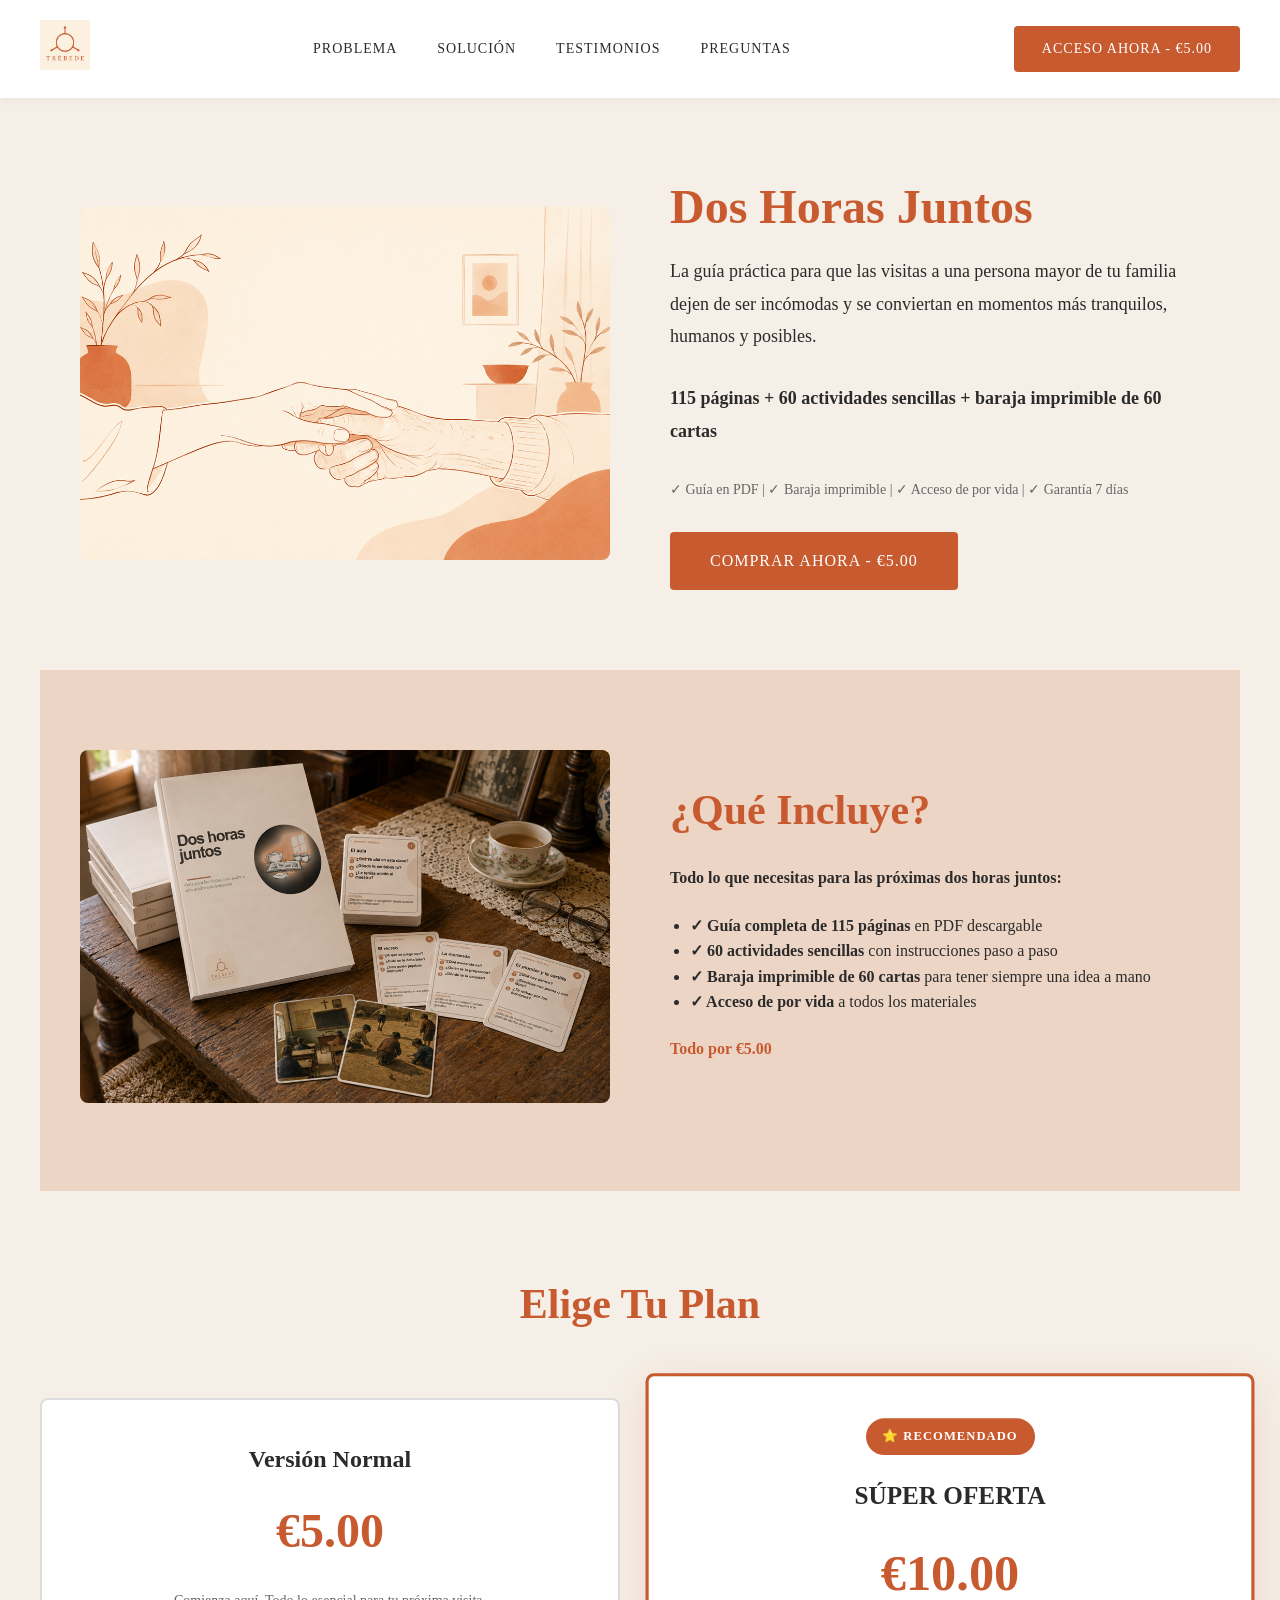
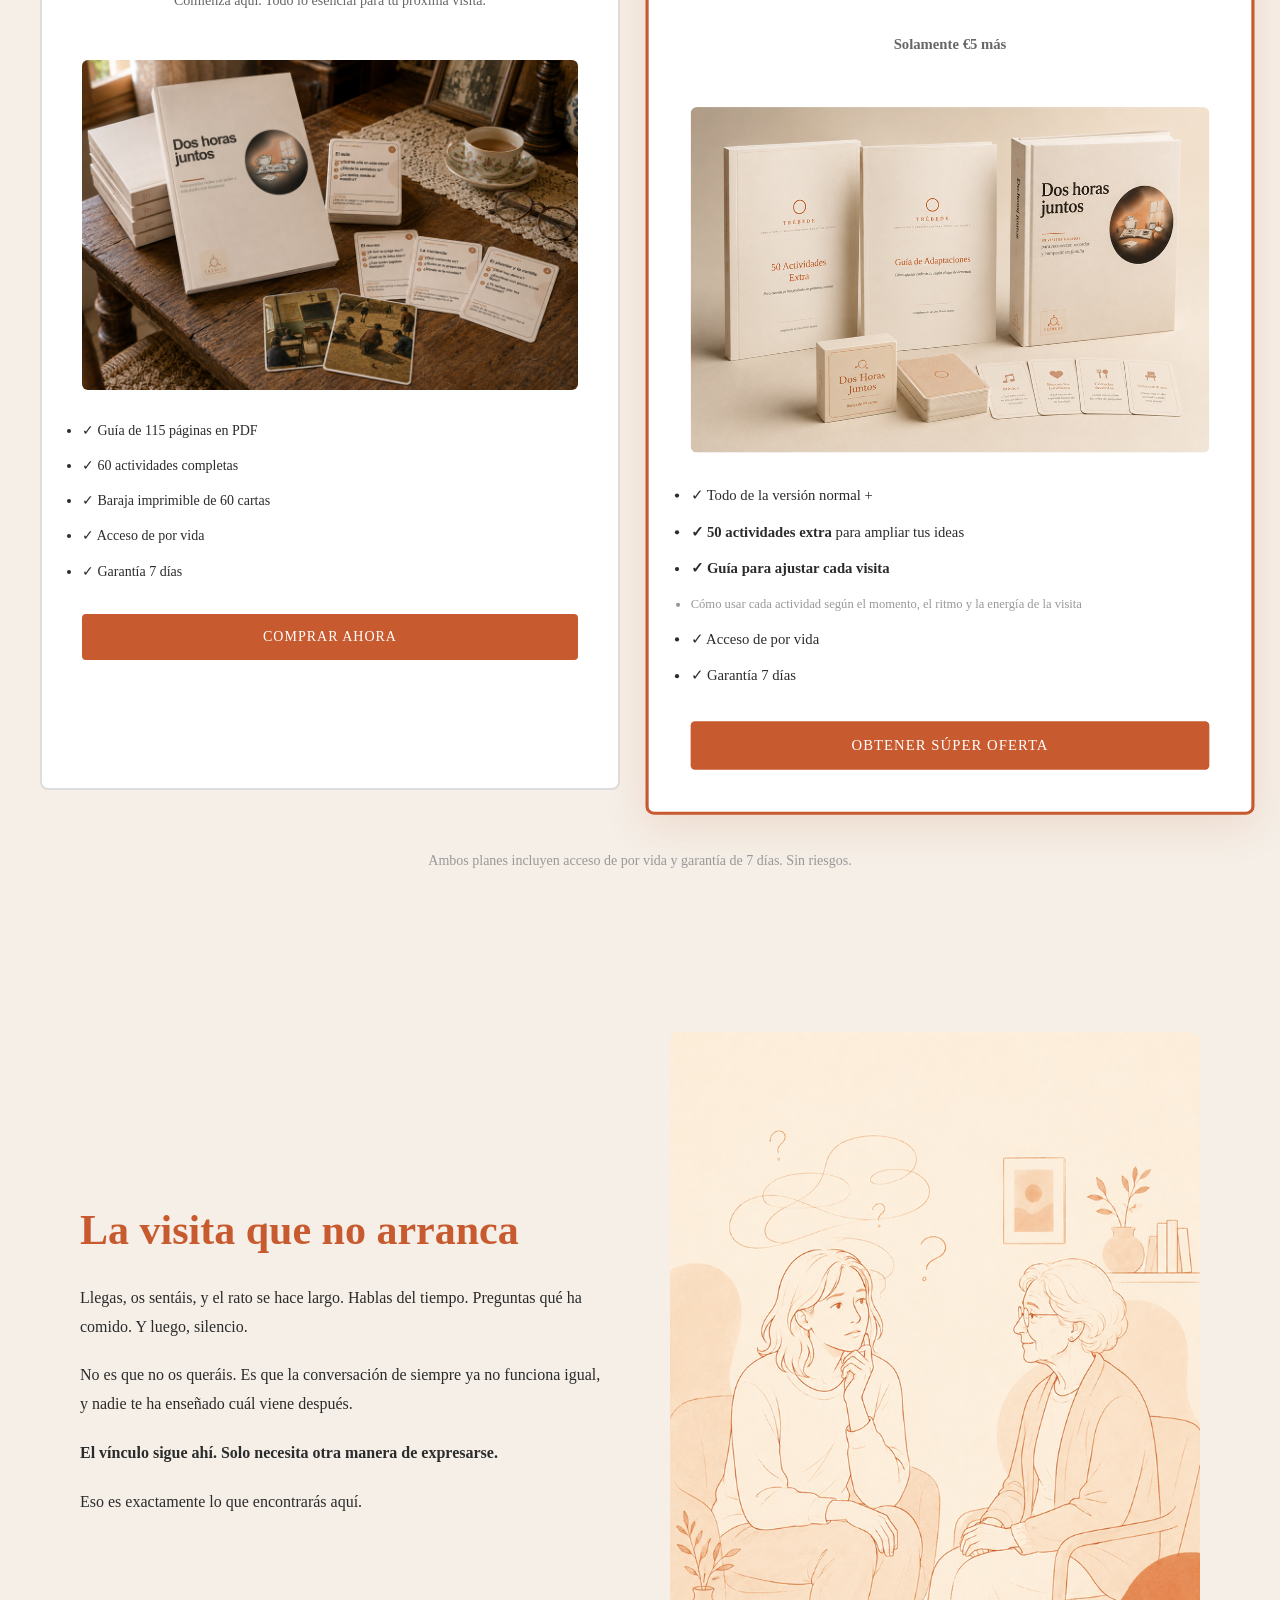
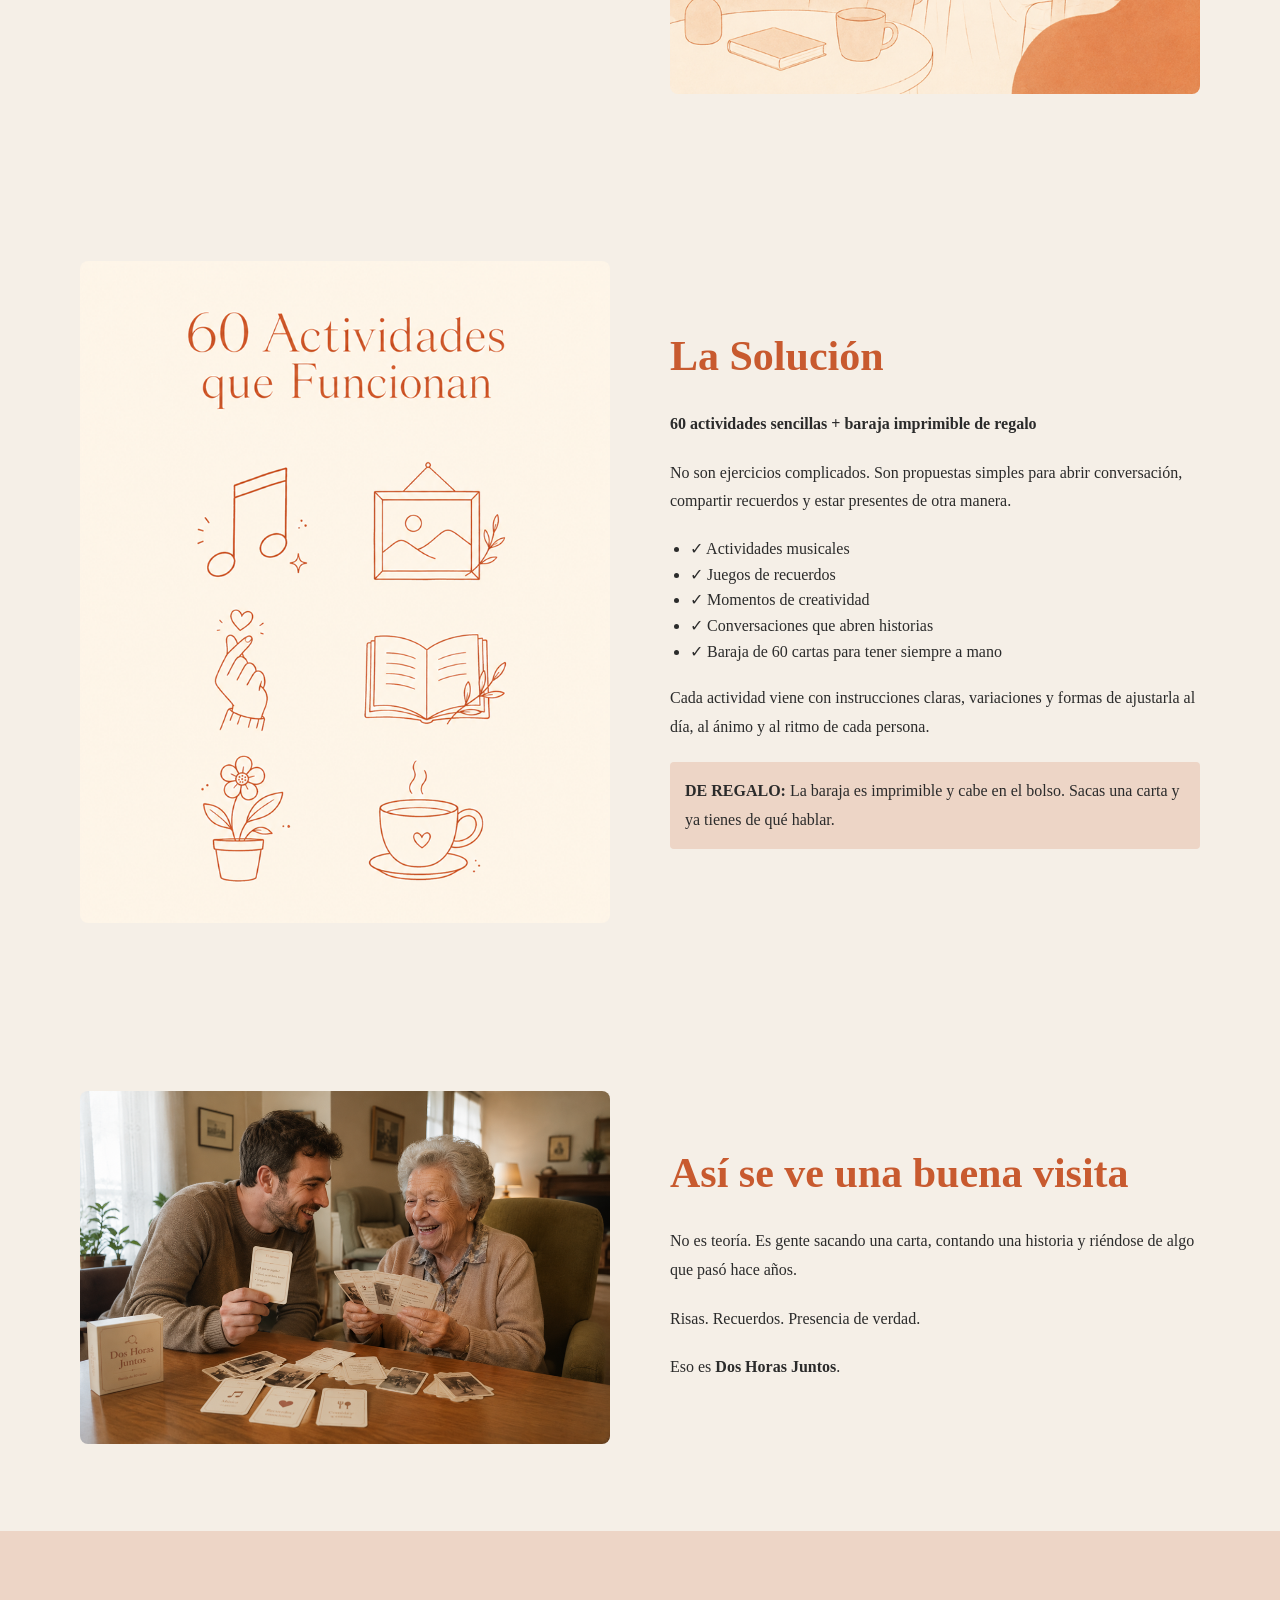
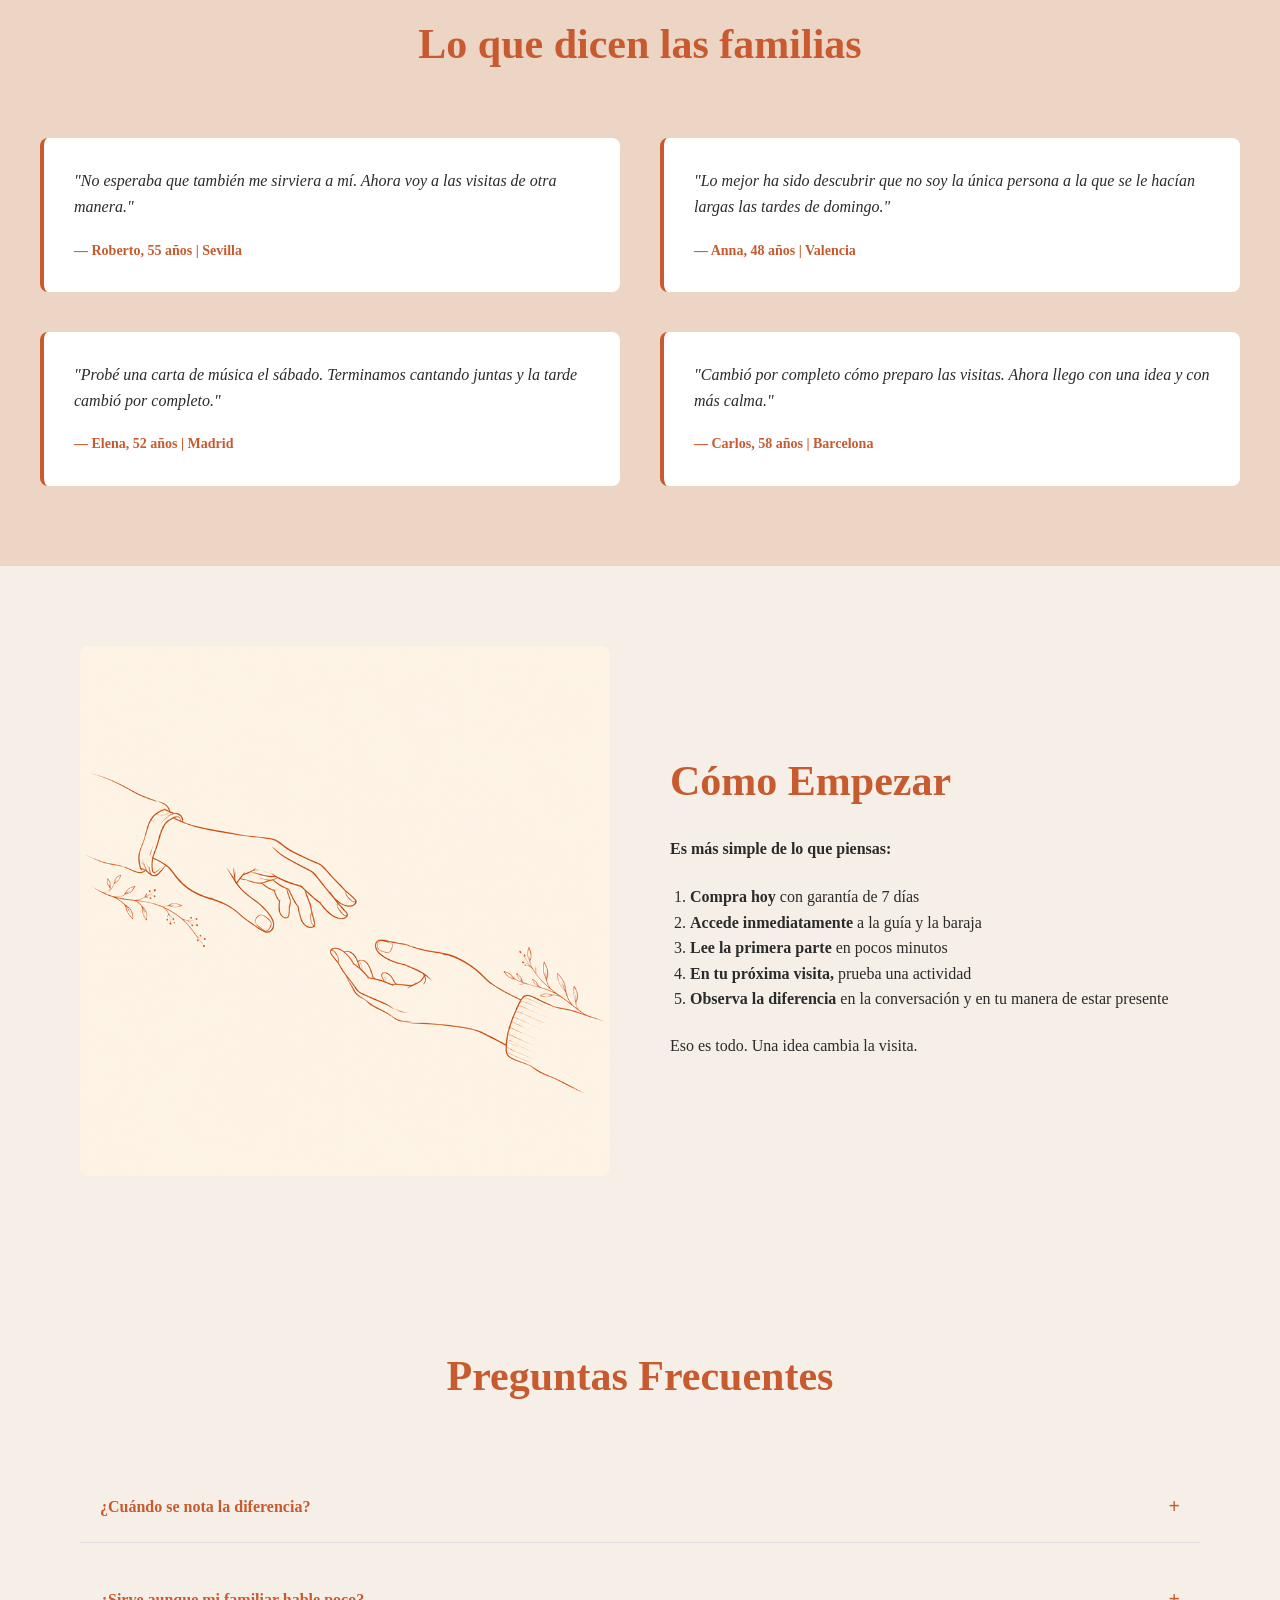
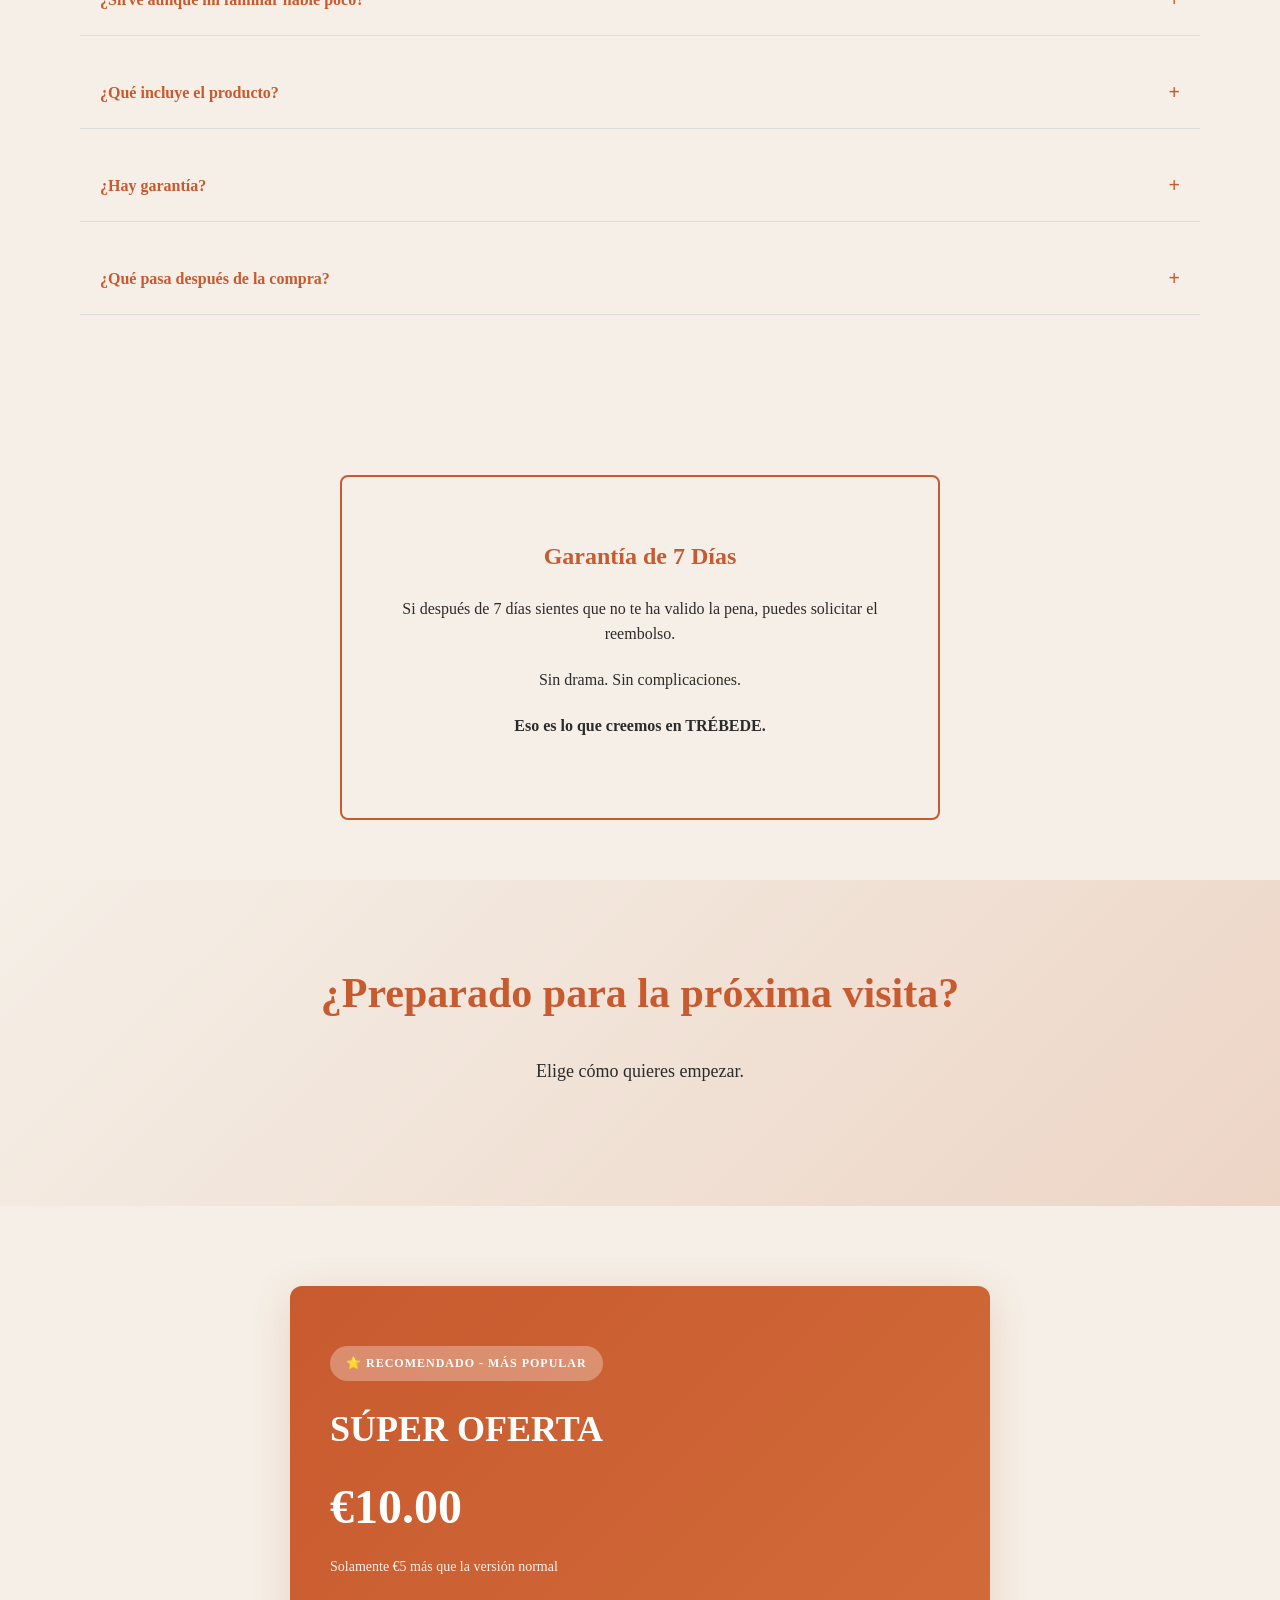
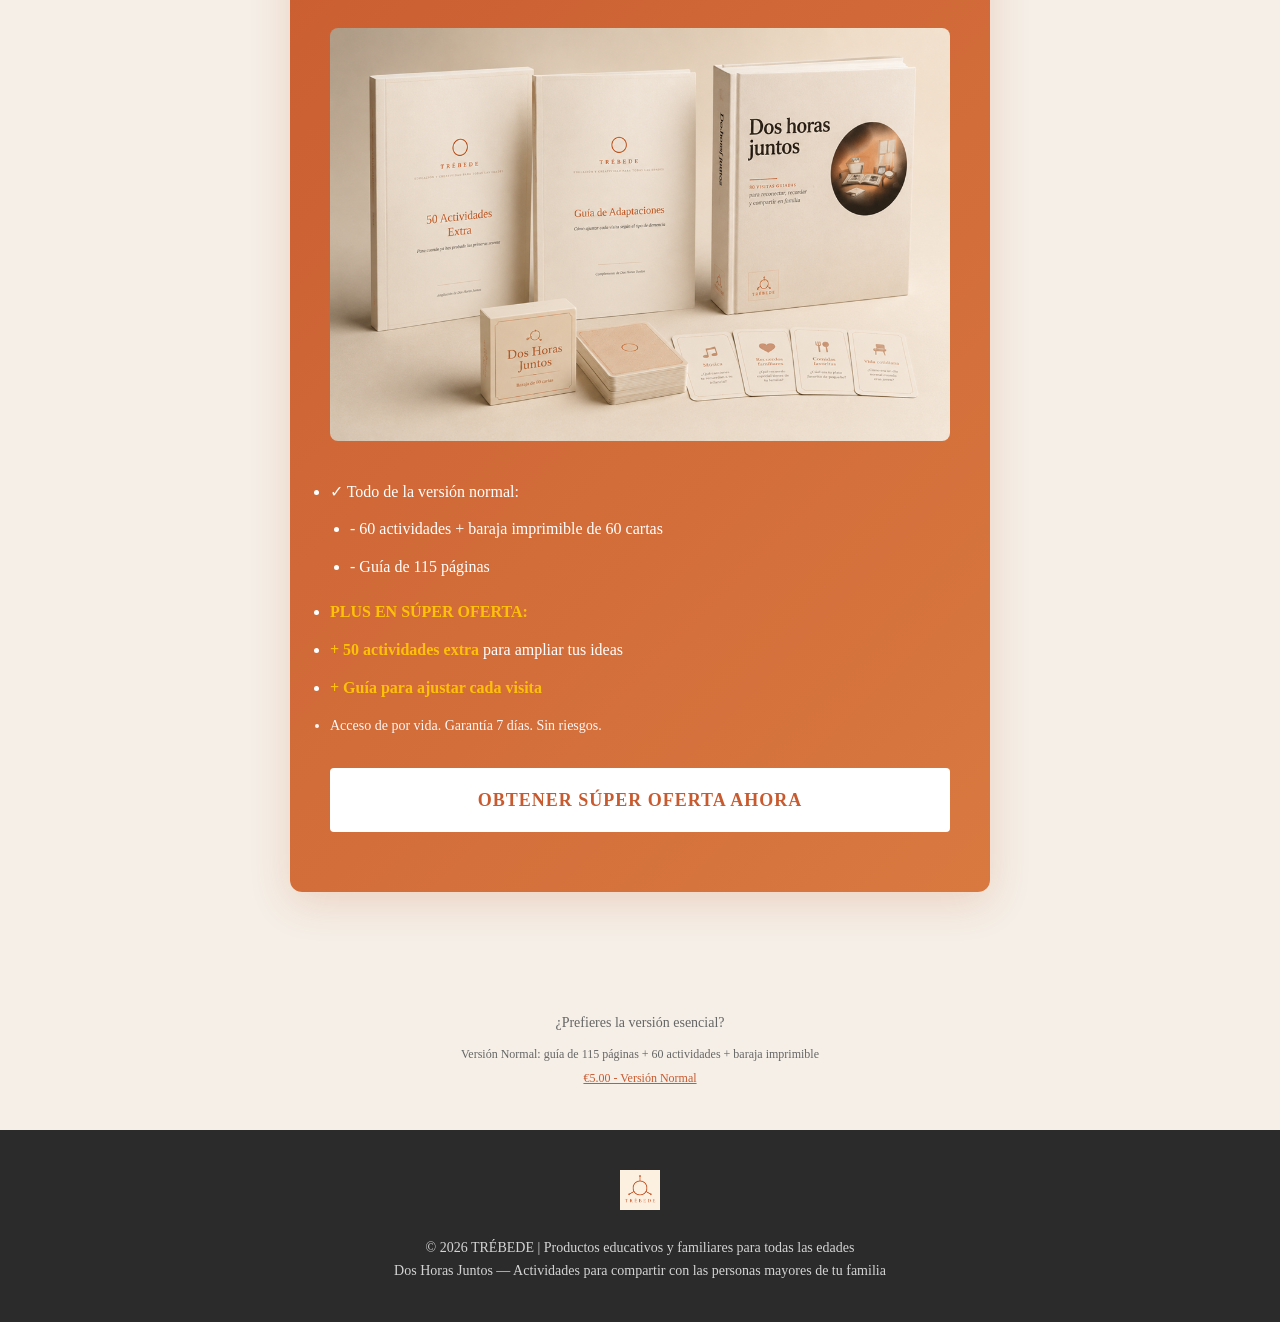
==== index.html @ 08cfb22a "Add plan-comparison upsell before the 5EUR checkout Top CTAs now scroll to the pricing section inste" ====
<!DOCTYPE html>
<html lang="es">
<head>
    <meta charset="UTF-8">
    <meta name="viewport" content="width=device-width, initial-scale=1.0">
    <title>Dos Horas Juntos - Actividades para visitas familiares | TRÉBEDE</title>
    <meta name="description" content="Guía práctica y baraja imprimible con 60 actividades sencillas para disfrutar las visitas a una persona mayor de la familia.">

    <!-- Meta Pixel Code -->
    <script>
    !function(f,b,e,v,n,t,s)
    {if(f.fbq)return;n=f.fbq=function(){n.callMethod?
    n.callMethod.apply(n,arguments):n.queue.push(arguments)};
    if(!f._fbq)f._fbq=n;n.push=n;n.loaded=!0;n.version='2.0';
    n.queue=[];t=b.createElement(e);t.async=!0;
    t.src=v;s=b.getElementsByTagName(e)[0];
    s.parentNode.insertBefore(t,s)}(window, document,'script',
    'https://connect.facebook.net/en_US/fbevents.js');
    fbq('init', '1163616553512331');
    fbq('track', 'PageView');
    </script>
    <noscript>
        <img height="1" width="1" style="display:none"
        src="https://www.facebook.com/tr?id=1163616553512331&ev=PageView&noscript=1"/>
    </noscript>
    <!-- End Meta Pixel Code -->

    <style>
        * {
            margin: 0;
            padding: 0;
            box-sizing: border-box;
        }

        :root {
            --primary: #C85A2F;
            --secondary: #D97940;
            --accent: #EDD5C6;
            --light: #F5EFE7;
            --dark: #2B2B2B;
        }

        body {
            font-family: 'Georgia', serif;
            color: var(--dark);
            background-color: var(--light);
            line-height: 1.6;
        }

        header {
            position: sticky;
            top: 0;
            background: white;
            padding: 20px 40px;
            display: flex;
            justify-content: space-between;
            align-items: center;
            box-shadow: 0 2px 8px rgba(0,0,0,0.05);
            z-index: 100;
        }

        .logo img {
            height: 50px;
            width: auto;
        }

        nav {
            display: flex;
            gap: 40px;
        }

        nav a {
            text-decoration: none;
            color: var(--dark);
            font-size: 14px;
            text-transform: uppercase;
            letter-spacing: 1px;
        }

        nav a:hover {
            color: var(--primary);
        }

        .btn-cta {
            background-color: var(--primary);
            color: white;
            padding: 12px 28px;
            text-decoration: none;
            border-radius: 4px;
            font-size: 14px;
            text-transform: uppercase;
            letter-spacing: 1px;
            transition: background 0.3s;
            border: none;
            cursor: pointer;
            display: inline-block;
        }

        .btn-cta:hover {
            background-color: var(--secondary);
        }

        .hero {
            display: grid;
            grid-template-columns: 1fr 1fr;
            gap: 60px;
            align-items: center;
            padding: 80px 40px;
            max-width: 1200px;
            margin: 0 auto;
        }

        .hero-image {
            width: 100%;
            border-radius: 8px;
            overflow: hidden;
        }

        .hero-image img {
            width: 100%;
            height: auto;
            display: block;
        }

        .hero-content h1 {
            font-size: 48px;
            line-height: 1.2;
            margin-bottom: 20px;
            color: var(--primary);
        }

        .hero-content p {
            font-size: 18px;
            margin-bottom: 30px;
            color: var(--dark);
            line-height: 1.8;
        }

        .hero-content .btn-cta {
            font-size: 16px;
            padding: 16px 40px;
        }

        .section {
            padding: 80px 40px;
            max-width: 1200px;
            margin: 0 auto;
        }

        .section-grid {
            display: grid;
            grid-template-columns: 1fr 1fr;
            gap: 60px;
            align-items: center;
        }

        .section-grid.reverse {
            direction: rtl;
        }

        .section-grid.reverse > * {
            direction: ltr;
        }

        .section h2 {
            font-size: 42px;
            margin-bottom: 20px;
            color: var(--primary);
        }

        .section p {
            font-size: 16px;
            margin-bottom: 20px;
            line-height: 1.8;
        }

        .section-image img {
            width: 100%;
            height: auto;
            border-radius: 8px;
        }

        .testimonios {
            background-color: var(--accent);
            padding: 80px 40px;
        }

        .testimonios-container {
            max-width: 1200px;
            margin: 0 auto;
        }

        .testimonios h2 {
            font-size: 42px;
            margin-bottom: 60px;
            color: var(--primary);
            text-align: center;
        }

        .testimonios-grid {
            display: grid;
            grid-template-columns: 1fr 1fr;
            gap: 40px;
        }

        .testimonio {
            background: white;
            padding: 30px;
            border-radius: 8px;
            border-left: 4px solid var(--primary);
        }

        .testimonio-quote {
            font-size: 16px;
            font-style: italic;
            margin-bottom: 20px;
            color: var(--dark);
        }

        .testimonio-author {
            font-weight: bold;
            color: var(--primary);
            font-size: 14px;
        }

        .faq {
            padding: 80px 40px;
            max-width: 1200px;
            margin: 0 auto;
        }

        .faq h2 {
            font-size: 42px;
            margin-bottom: 60px;
            color: var(--primary);
            text-align: center;
        }

        .faq-item {
            margin-bottom: 20px;
            border-bottom: 1px solid #ddd;
        }

        .faq-question {
            cursor: pointer;
            padding: 20px;
            font-weight: bold;
            color: var(--primary);
            display: flex;
            justify-content: space-between;
            align-items: center;
        }

        .faq-answer {
            padding: 20px;
            display: none;
            background-color: var(--light);
        }

        .faq-answer.active {
            display: block;
        }

        .faq-toggle {
            font-size: 20px;
        }

        .guarantee {
            background-color: var(--light);
            padding: 60px 40px;
            text-align: center;
            border: 2px solid var(--primary);
            border-radius: 8px;
            margin: 60px auto;
            max-width: 600px;
        }

        .guarantee h3 {
            font-size: 24px;
            color: var(--primary);
            margin-bottom: 20px;
        }

        .guarantee p {
            font-size: 16px;
            margin-bottom: 20px;
        }

        .cta-section {
            text-align: center;
            padding: 80px 40px;
            background: linear-gradient(135deg, var(--light) 0%, var(--accent) 100%);
        }

        .cta-section h2 {
            font-size: 42px;
            margin-bottom: 30px;
            color: var(--primary);
        }

        .cta-section p {
            font-size: 18px;
            margin-bottom: 40px;
            max-width: 600px;
            margin-left: auto;
            margin-right: auto;
        }

        .super-oferta {
            background: linear-gradient(135deg, var(--primary) 0%, var(--secondary) 100%);
            color: white;
            padding: 60px 40px;
            border-radius: 12px;
            max-width: 700px;
            margin: 80px auto;
            box-shadow: 0 10px 40px rgba(200, 90, 47, 0.2);
        }

        .super-oferta-badge {
            display: inline-block;
            background: rgba(255,255,255,0.3);
            padding: 8px 16px;
            border-radius: 20px;
            font-size: 12px;
            text-transform: uppercase;
            letter-spacing: 1px;
            margin-bottom: 20px;
            font-weight: bold;
        }

        .super-oferta h2 {
            font-size: 36px;
            margin-bottom: 10px;
            color: white;
        }

        .super-oferta-price {
            font-size: 48px;
            font-weight: bold;
            margin-bottom: 10px;
            color: white;
        }

        .super-oferta-comparison {
            font-size: 14px;
            opacity: 0.9;
            margin-bottom: 30px;
        }

        .super-oferta-benefits {
            text-align: left;
            margin-bottom: 30px;
        }

        .super-oferta-benefits li {
            margin-bottom: 12px;
            font-size: 16px;
            line-height: 1.6;
        }

        .super-oferta-benefits strong {
            color: #FFC107;
        }

        .super-oferta .btn-cta {
            background-color: white;
            color: var(--primary);
            font-size: 18px;
            padding: 18px 50px;
            width: 100%;
            text-align: center;
            border: none;
            font-weight: bold;
        }

        .super-oferta .btn-cta:hover {
            background-color: #f5f5f5;
        }

        .pricing-section {
            padding: 80px 40px;
            background-color: var(--light);
        }

        .pricing-container {
            max-width: 1200px;
            margin: 0 auto;
        }

        .pricing-container h2 {
            font-size: 42px;
            text-align: center;
            margin-bottom: 60px;
            color: var(--primary);
        }

        .pricing-grid {
            display: grid;
            grid-template-columns: 1fr 1fr;
            gap: 40px;
            margin-bottom: 60px;
        }

        .pricing-card {
            background: white;
            padding: 40px;
            border-radius: 8px;
            border: 2px solid #ddd;
            text-align: center;
            transition: all 0.3s;
        }

        .pricing-card.featured {
            border: 3px solid var(--primary);
            transform: scale(1.05);
            box-shadow: 0 10px 40px rgba(200, 90, 47, 0.15);
        }

        .pricing-card.featured .badge {
            display: inline-block;
            background-color: var(--primary);
            color: white;
            padding: 8px 16px;
            border-radius: 20px;
            font-size: 12px;
            text-transform: uppercase;
            letter-spacing: 1px;
            margin-bottom: 20px;
            font-weight: bold;
        }

        .pricing-card h3 {
            font-size: 24px;
            margin-bottom: 15px;
            color: var(--dark);
        }

        .pricing-price {
            font-size: 48px;
            font-weight: bold;
            color: var(--primary);
            margin-bottom: 20px;
        }

        .pricing-card p {
            font-size: 14px;
            color: #666;
            margin-bottom: 30px;
            min-height: 40px;
        }

        .pricing-benefits {
            text-align: left;
            margin-bottom: 30px;
            font-size: 14px;
            line-height: 1.8;
        }

        .pricing-benefits li {
            margin-bottom: 10px;
        }

        .pricing-card .btn-cta {
            width: 100%;
            text-align: center;
        }

        footer {
            background: var(--dark);
            color: white;
            padding: 40px;
            text-align: center;
        }

        .footer-logo img {
            height: 40px;
            width: auto;
            margin-bottom: 20px;
        }

        footer p {
            font-size: 14px;
            opacity: 0.8;
        }

        .modal-overlay {
            display: none;
            position: fixed;
            inset: 0;
            background: rgba(43,43,43,0.65);
            z-index: 1000;
            align-items: center;
            justify-content: center;
            padding: 20px;
        }

        .modal-overlay.active {
            display: flex;
        }

        .modal-box {
            background: white;
            border-radius: 12px;
            max-width: 560px;
            width: 100%;
            padding: 40px;
            position: relative;
            box-shadow: 0 20px 60px rgba(0,0,0,0.3);
        }

        .modal-close {
            position: absolute;
            top: 16px;
            right: 16px;
            background: none;
            border: none;
            font-size: 26px;
            cursor: pointer;
            color: var(--dark);
            line-height: 1;
        }

        .modal-box h3 {
            font-size: 24px;
            color: var(--primary);
            margin-bottom: 16px;
            padding-right: 20px;
        }

        .modal-box > p {
            font-size: 15px;
            margin-bottom: 24px;
            line-height: 1.7;
        }

        .modal-compare {
            display: grid;
            grid-template-columns: 1fr 1fr;
            gap: 16px;
            margin-bottom: 24px;
        }

        .modal-compare-col {
            border: 2px solid #ddd;
            border-radius: 8px;
            padding: 20px 16px;
            text-align: center;
        }

        .modal-compare-col.featured {
            border-color: var(--primary);
            background-color: var(--accent);
        }

        .modal-badge {
            display: inline-block;
            background-color: var(--primary);
            color: white;
            padding: 4px 10px;
            border-radius: 12px;
            font-size: 11px;
            text-transform: uppercase;
            letter-spacing: 0.5px;
            margin-bottom: 10px;
            font-weight: bold;
        }

        .modal-compare-col h4 {
            font-size: 15px;
            margin-bottom: 8px;
            color: var(--dark);
        }

        .modal-price {
            font-size: 28px;
            font-weight: bold;
            color: var(--primary);
            margin-bottom: 12px;
        }

        .modal-compare-col ul {
            list-style: none;
            text-align: left;
            font-size: 13px;
            line-height: 1.7;
        }

        .modal-actions {
            display: flex;
            flex-direction: column;
            gap: 12px;
        }

        .modal-btn-upgrade {
            text-align: center;
        }

        .modal-btn-continue {
            text-align: center;
            color: #888;
            text-decoration: underline;
            font-size: 14px;
            padding: 8px;
            background: none;
        }

        @media (max-width: 480px) {
            .modal-compare {
                grid-template-columns: 1fr;
            }
        }

        @media (max-width: 768px) {
            header {
                flex-direction: column;
                gap: 20px;
                padding: 20px;
            }

            nav {
                display: none;
            }

            .hero, .section-grid {
                grid-template-columns: 1fr;
                gap: 40px;
                padding: 40px 20px;
            }

            .hero-content h1 {
                font-size: 32px;
            }

            .section h2 {
                font-size: 28px;
            }

            .testimonios-grid {
                grid-template-columns: 1fr;
            }

            .pricing-grid {
                grid-template-columns: 1fr;
            }

            .pricing-card.featured {
                transform: scale(1);
            }
        }
    </style>
</head>

<body>

<!-- HEADER -->
<header>
    <div class="logo">
        <img src="src/logos/trebede_logo.png" alt="TRÉBEDE">
    </div>

    <nav>
        <a href="#problema">Problema</a>
        <a href="#solucion">Solución</a>
        <a href="#testimonios">Testimonios</a>
        <a href="#faq">Preguntas</a>
    </nav>

    <a href="#planes" class="btn-cta">Acceso ahora - €5.00</a>
</header>

<!-- HERO -->
<section class="hero">
    <div class="hero-image">
        <img src="src/images/hero_image_1200x800.png" alt="Manos de dos generaciones">
    </div>

    <div class="hero-content">
        <h1>Dos Horas Juntos</h1>
        <p>La guía práctica para que las visitas a una persona mayor de tu familia dejen de ser incómodas y se conviertan en momentos más tranquilos, humanos y posibles.</p>
        <p><strong>115 páginas + 60 actividades sencillas + baraja imprimible de 60 cartas</strong></p>
        <p style="font-size: 14px; color: #666; margin-top: 20px;">✓ Guía en PDF | ✓ Baraja imprimible | ✓ Acceso de por vida | ✓ Garantía 7 días</p>
        <a href="#planes" class="btn-cta">Comprar ahora - €5.00</a>
    </div>
</section>

<!-- QUÉ INCLUYE -->
<section class="section" style="background-color: var(--accent);">
    <div class="section-grid">
        <div class="section-image">
            <img src="src/images/bonus_productos_1200x800.png" alt="Guía y baraja sobre una mesa">
        </div>

        <div>
            <h2>¿Qué Incluye?</h2>
            <p><strong>Todo lo que necesitas para las próximas dos horas juntos:</strong></p>

            <ul style="margin-left: 20px; margin-bottom: 20px;">
                <li><strong>✓ Guía completa de 115 páginas</strong> en PDF descargable</li>
                <li><strong>✓ 60 actividades sencillas</strong> con instrucciones paso a paso</li>
                <li><strong>✓ Baraja imprimible de 60 cartas</strong> para tener siempre una idea a mano</li>
                <li><strong>✓ Acceso de por vida</strong> a todos los materiales</li>
            </ul>

            <p><strong style="color: var(--primary);">Todo por €5.00</strong></p>
        </div>
    </div>
</section>

<!-- PRICING -->
<section class="pricing-section" id="planes">
    <div class="pricing-container">
        <h2>Elige Tu Plan</h2>

        <div class="pricing-grid">

            <div class="pricing-card">
                <h3>Versión Normal</h3>
                <div class="pricing-price">€5.00</div>
                <p>Comienza aquí. Todo lo esencial para tu próxima visita.</p>

                <img src="src/images/bonus_productos_1200x800.png" alt="Guía y baraja de 60 cartas" style="width:100%; height:auto; border-radius:6px; margin-bottom:20px;">

                <ul class="pricing-benefits">
                    <li>✓ Guía de 115 páginas en PDF</li>
                    <li>✓ 60 actividades completas</li>
                    <li>✓ Baraja imprimible de 60 cartas</li>
                    <li>✓ Acceso de por vida</li>
                    <li>✓ Garantía 7 días</li>
                </ul>

                <a href="https://pay.hotmart.com/X107062724X" class="btn-cta">Comprar Ahora</a>
            </div>

            <div class="pricing-card featured">
                <div class="badge">⭐ Recomendado</div>
                <h3>SÚPER OFERTA</h3>
                <div class="pricing-price">€10.00</div>
                <p><strong>Solamente €5 más</strong></p>

                <img src="src/images/bonus_aprendiendo_1200x800.png" alt="Los materiales del pack completo" style="width:100%; height:auto; border-radius:6px; margin-bottom:20px;">

                <ul class="pricing-benefits">
                    <li>✓ Todo de la versión normal +</li>
                    <li style="margin-top: 10px;"><strong>✓ 50 actividades extra</strong> para ampliar tus ideas</li>
                    <li><strong>✓ Guía para ajustar cada visita</strong></li>
                    <li style="font-size: 12px; color: #999; margin-top: 10px;">Cómo usar cada actividad según el momento, el ritmo y la energía de la visita</li>
                    <li style="margin-top: 10px;">✓ Acceso de por vida</li>
                    <li>✓ Garantía 7 días</li>
                </ul>

                <a href="https://pay.hotmart.com/H107065585V" class="btn-cta">Obtener Súper Oferta</a>
            </div>
        </div>

        <div style="text-align: center; color: #999; font-size: 14px;">
            Ambos planes incluyen acceso de por vida y garantía de 7 días. Sin riesgos.
        </div>
    </div>
</section>

<!-- PROBLEMA -->
<section class="section" id="problema">
    <div class="section-grid">
        <div>
            <h2>La visita que no arranca</h2>
            <p>Llegas, os sentáis, y el rato se hace largo. Hablas del tiempo. Preguntas qué ha comido. Y luego, silencio.</p>
            <p>No es que no os queráis. Es que la conversación de siempre ya no funciona igual, y nadie te ha enseñado cuál viene después.</p>
            <p><strong>El vínculo sigue ahí. Solo necesita otra manera de expresarse.</strong></p>
            <p>Eso es exactamente lo que encontrarás aquí.</p>
        </div>

        <div class="section-image">
            <img src="src/images/card1_problema_1080x1350.png" alt="Dos personas sentadas en un salón">
        </div>
    </div>
</section>

<!-- SOLUCIÓN -->
<section class="section" id="solucion">
    <div class="section-grid reverse">
        <div>
            <h2>La Solución</h2>
            <p><strong>60 actividades sencillas + baraja imprimible de regalo</strong></p>
            <p>No son ejercicios complicados. Son propuestas simples para abrir conversación, compartir recuerdos y estar presentes de otra manera.</p>

            <ul style="margin-left: 20px; margin-bottom: 20px;">
                <li>✓ Actividades musicales</li>
                <li>✓ Juegos de recuerdos</li>
                <li>✓ Momentos de creatividad</li>
                <li>✓ Conversaciones que abren historias</li>
                <li>✓ Baraja de 60 cartas para tener siempre a mano</li>
            </ul>

            <p>Cada actividad viene con instrucciones claras, variaciones y formas de ajustarla al día, al ánimo y al ritmo de cada persona.</p>

            <p style="margin-top: 20px; padding: 15px; background-color: var(--accent); border-radius: 4px;">
                <strong>DE REGALO:</strong> La baraja es imprimible y cabe en el bolso. Sacas una carta y ya tienes de qué hablar.
            </p>
        </div>

        <div class="section-image">
            <img src="src/images/card2_solucion_1080x1350.png" alt="Ideas para visitas familiares">
        </div>
    </div>
</section>

<!-- EN ACCIÓN -->
<section class="section">
    <div class="section-grid reverse">
        <div>
            <h2>Así se ve una buena visita</h2>
            <p>No es teoría. Es gente sacando una carta, contando una historia y riéndose de algo que pasó hace años.</p>
            <p>Risas. Recuerdos. Presencia de verdad.</p>
            <p>Eso es <strong>Dos Horas Juntos</strong>.</p>
        </div>

        <div class="section-image">
            <img src="src/images/bonus_conexion_1080x1350.png" alt="Dos personas compartiendo una actividad">
        </div>
    </div>
</section>

<!-- TESTIMONIOS -->
<section class="testimonios" id="testimonios">
    <div class="testimonios-container">
        <h2>Lo que dicen las familias</h2>

        <div class="testimonios-grid">
            <div class="testimonio">
                <div class="testimonio-quote">"No esperaba que también me sirviera a mí. Ahora voy a las visitas de otra manera."</div>
                <div class="testimonio-author">— Roberto, 55 años | Sevilla</div>
            </div>

            <div class="testimonio">
                <div class="testimonio-quote">"Lo mejor ha sido descubrir que no soy la única persona a la que se le hacían largas las tardes de domingo."</div>
                <div class="testimonio-author">— Anna, 48 años | Valencia</div>
            </div>

            <div class="testimonio">
                <div class="testimonio-quote">"Probé una carta de música el sábado. Terminamos cantando juntas y la tarde cambió por completo."</div>
                <div class="testimonio-author">— Elena, 52 años | Madrid</div>
            </div>

            <div class="testimonio">
                <div class="testimonio-quote">"Cambió por completo cómo preparo las visitas. Ahora llego con una idea y con más calma."</div>
                <div class="testimonio-author">— Carlos, 58 años | Barcelona</div>
            </div>
        </div>
    </div>
</section>

<!-- CÓMO EMPEZAR -->
<section class="section" style="background-color: var(--light);">
    <div class="section-grid">
        <div class="section-image">
            <img src="src/images/square_culpa_1080x1080.png" alt="Dos manos que se buscan">
        </div>

        <div>
            <h2>Cómo Empezar</h2>
            <p><strong>Es más simple de lo que piensas:</strong></p>

            <ol style="margin-left: 20px; margin-bottom: 20px;">
                <li><strong>Compra hoy</strong> con garantía de 7 días</li>
                <li><strong>Accede inmediatamente</strong> a la guía y la baraja</li>
                <li><strong>Lee la primera parte</strong> en pocos minutos</li>
                <li><strong>En tu próxima visita,</strong> prueba una actividad</li>
                <li><strong>Observa la diferencia</strong> en la conversación y en tu manera de estar presente</li>
            </ol>

            <p>Eso es todo. Una idea cambia la visita.</p>
        </div>
    </div>
</section>

<!-- FAQ -->
<section class="faq" id="faq">
    <h2>Preguntas Frecuentes</h2>

    <div class="faq-item">
        <div class="faq-question">
            ¿Cuándo se nota la diferencia?
            <span class="faq-toggle">+</span>
        </div>
        <div class="faq-answer">
            Muchas familias notan algo ya en la primera o segunda visita, sobre todo cuando dejan de improvisar y llegan con una idea preparada. No hace falta hacerlo perfecto. Basta con empezar con una carta, una canción o una pregunta sencilla.
        </div>
    </div>

    <div class="faq-item">
        <div class="faq-question">
            ¿Sirve aunque mi familiar hable poco?
            <span class="faq-toggle">+</span>
        </div>
        <div class="faq-answer">
            Sí. Hay propuestas para conversaciones más activas y también para momentos tranquilos. Algunas actividades se pueden hacer con música, imágenes, gestos, objetos cotidianos o simplemente estando al lado.
        </div>
    </div>

    <div class="faq-item">
        <div class="faq-question">
            ¿Qué incluye el producto?
            <span class="faq-toggle">+</span>
        </div>
        <div class="faq-answer">
            ✓ Guía completa de 115 páginas en PDF<br>
            ✓ 60 actividades con instrucciones paso a paso<br>
            ✓ Baraja imprimible de 60 cartas<br>
            ✓ Acceso de por vida a los materiales adquiridos
        </div>
    </div>

    <div class="faq-item">
        <div class="faq-question">
            ¿Hay garantía?
            <span class="faq-toggle">+</span>
        </div>
        <div class="faq-answer">
            Sí. Tienes 7 días para probar el material. Si sientes que no era lo que esperabas, puedes solicitar el reembolso dentro de ese plazo, según las condiciones de la plataforma de pago.
        </div>
    </div>

    <div class="faq-item">
        <div class="faq-question">
            ¿Qué pasa después de la compra?
            <span class="faq-toggle">+</span>
        </div>
        <div class="faq-answer">
            Recibes el acceso digital al material y puedes descargar la guía y la baraja para usar en tus próximas visitas. Puedes imprimir las cartas en casa o llevarlas en el móvil.
        </div>
    </div>
</section>

<!-- GUARANTEE -->
<div class="guarantee">
    <h3>Garantía de 7 Días</h3>
    <p>Si después de 7 días sientes que no te ha valido la pena, puedes solicitar el reembolso.</p>
    <p>Sin drama. Sin complicaciones.</p>
    <p><strong>Eso es lo que creemos en TRÉBEDE.</strong></p>
</div>

<!-- CTA FINAL -->
<section class="cta-section">
    <h2>¿Preparado para la próxima visita?</h2>
    <p>Elige cómo quieres empezar.</p>
</section>

<!-- SÚPER OFERTA -->
<div class="super-oferta">
    <div class="super-oferta-badge">⭐ RECOMENDADO - MÁS POPULAR</div>
    <h2>SÚPER OFERTA</h2>
    <div class="super-oferta-price">€10.00</div>
    <div class="super-oferta-comparison">Solamente €5 más que la versión normal</div>

    <img src="src/images/bonus_aprendiendo_1200x800.png" alt="Los materiales del pack completo" style="width:100%; height:auto; border-radius:8px; margin:20px 0 30px 0;">

    <ul class="super-oferta-benefits">
        <li>✓ Todo de la versión normal:</li>
        <li style="margin-left: 20px;">- 60 actividades + baraja imprimible de 60 cartas</li>
        <li style="margin-left: 20px;">- Guía de 115 páginas</li>
        <li style="margin-top: 20px;"><strong>PLUS EN SÚPER OFERTA:</strong></li>
        <li><strong>+ 50 actividades extra</strong> para ampliar tus ideas</li>
        <li><strong>+ Guía para ajustar cada visita</strong></li>
        <li style="margin-top: 15px; font-size: 14px; opacity: 0.95;">Acceso de por vida. Garantía 7 días. Sin riesgos.</li>
    </ul>

    <a href="https://pay.hotmart.com/H107065585V" class="btn-cta">Obtener Súper Oferta Ahora</a>
</div>

<!-- VERSIÓN NORMAL -->
<div style="text-align: center; padding: 40px; color: #666;">
    <p style="font-size: 14px; margin-bottom: 10px;">¿Prefieres la versión esencial?</p>
    <p style="font-size: 12px;">Versión Normal: guía de 115 páginas + 60 actividades + baraja imprimible</p>
    <a href="https://pay.hotmart.com/X107062724X" style="color: var(--primary); text-decoration: underline; font-size: 12px;">€5.00 - Versión Normal</a>
</div>

<!-- UPSELL MODAL -->
<div class="modal-overlay" id="upsell-modal">
    <div class="modal-box">
        <button class="modal-close" id="upsell-modal-close" aria-label="Cerrar">&times;</button>
        <h3>¿Seguro que no quieres la Súper Oferta?</h3>
        <p>Por solo <strong>€5 más</strong>, llevas <strong>50 actividades extra</strong> y la guía para ajustar cada visita. Es la opción más completa y la que más familias eligen.</p>

        <div class="modal-compare">
            <div class="modal-compare-col">
                <h4>Versión Normal</h4>
                <div class="modal-price">€5.00</div>
                <ul>
                    <li>✓ 60 actividades</li>
                    <li>✓ Baraja de 60 cartas</li>
                    <li>✓ Guía 115 páginas</li>
                </ul>
            </div>
            <div class="modal-compare-col featured">
                <div class="modal-badge">⭐ Recomendado</div>
                <h4>Súper Oferta</h4>
                <div class="modal-price">€10.00</div>
                <ul>
                    <li>✓ Todo lo anterior</li>
                    <li>✓ +50 actividades extra</li>
                    <li>✓ Guía para ajustar cada visita</li>
                </ul>
            </div>
        </div>

        <div class="modal-actions">
            <a href="https://pay.hotmart.com/H107065585V" class="btn-cta modal-btn-upgrade">Sí, quiero la Súper Oferta - €10.00</a>
            <a href="https://pay.hotmart.com/X107062724X" class="modal-btn-continue">No, gracias. Seguir con la Versión Normal - €5.00</a>
        </div>
    </div>
</div>

<!-- FOOTER -->
<footer>
    <div class="footer-logo">
        <img src="src/logos/trebede_logo.png" alt="TRÉBEDE">
    </div>
    <p>© 2026 TRÉBEDE | Productos educativos y familiares para todas las edades</p>
    <p>Dos Horas Juntos — Actividades para compartir con las personas mayores de tu familia</p>
</footer>

<script>
    // FAQ Toggle
    const faqQuestions = document.querySelectorAll('.faq-question');

    faqQuestions.forEach(question => {
        question.addEventListener('click', () => {
            const answer = question.nextElementSibling;
            const toggle = question.querySelector('.faq-toggle');

            document.querySelectorAll('.faq-answer').forEach(a => {
                if (a !== answer) a.classList.remove('active');
            });

            document.querySelectorAll('.faq-toggle').forEach(t => {
                if (t !== toggle) t.textContent = '+';
            });

            answer.classList.toggle('active');
            toggle.textContent = answer.classList.contains('active') ? '−' : '+';
        });
    });

    // Upsell modal: intercept "Versión Normal" CTAs (outside the modal itself)
    // to offer the Súper Oferta before sending the user to checkout.
    const upsellModal = document.getElementById('upsell-modal');

    function openUpsellModal() {
        upsellModal.classList.add('active');
    }

    function closeUpsellModal() {
        upsellModal.classList.remove('active');
    }

    document.getElementById('upsell-modal-close').addEventListener('click', closeUpsellModal);

    upsellModal.addEventListener('click', (e) => {
        if (e.target === upsellModal) closeUpsellModal();
    });

    document.addEventListener('keydown', (e) => {
        if (e.key === 'Escape') closeUpsellModal();
    });

    // Track clicks to Hotmart + intercept "Versión Normal" links to show the upsell first
    document.querySelectorAll('a[href*="hotmart"]').forEach(link => {
        link.addEventListener('click', (e) => {
            const isSuperOffer = link.href.includes('H107065585V');
            const isNormal = link.href.includes('X107062724X');
            const isInsideModal = link.closest('#upsell-modal') !== null;

            if (isNormal && !isInsideModal) {
                e.preventDefault();
                openUpsellModal();
                return;
            }

            if (typeof fbq === 'function') {
                fbq('track', 'InitiateCheckout', {
                    content_name: isSuperOffer ? 'Dos Horas Juntos - Super Oferta' : 'Dos Horas Juntos - Version Normal',
                    currency: 'EUR',
                    value: isSuperOffer ? 10.00 : 5.00
                });
            }
        });
    });
</script>

</body>
</html>
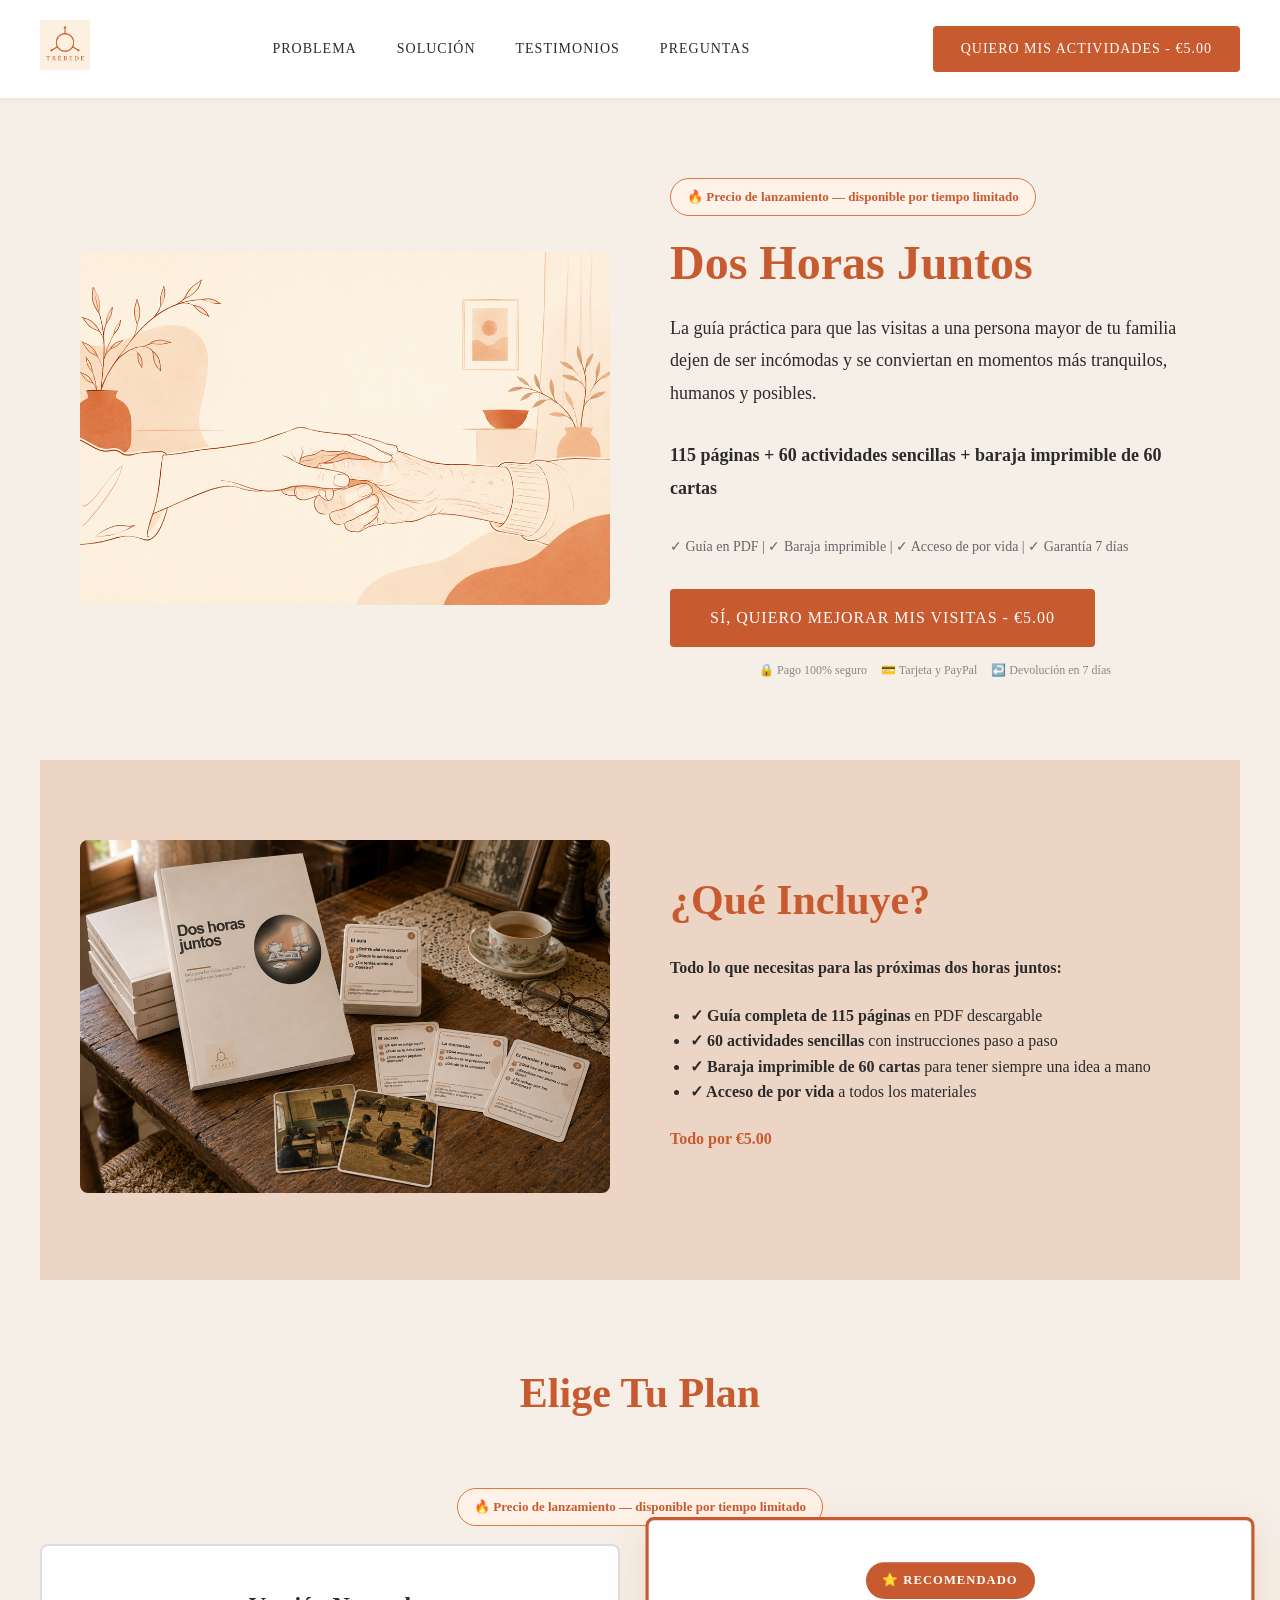
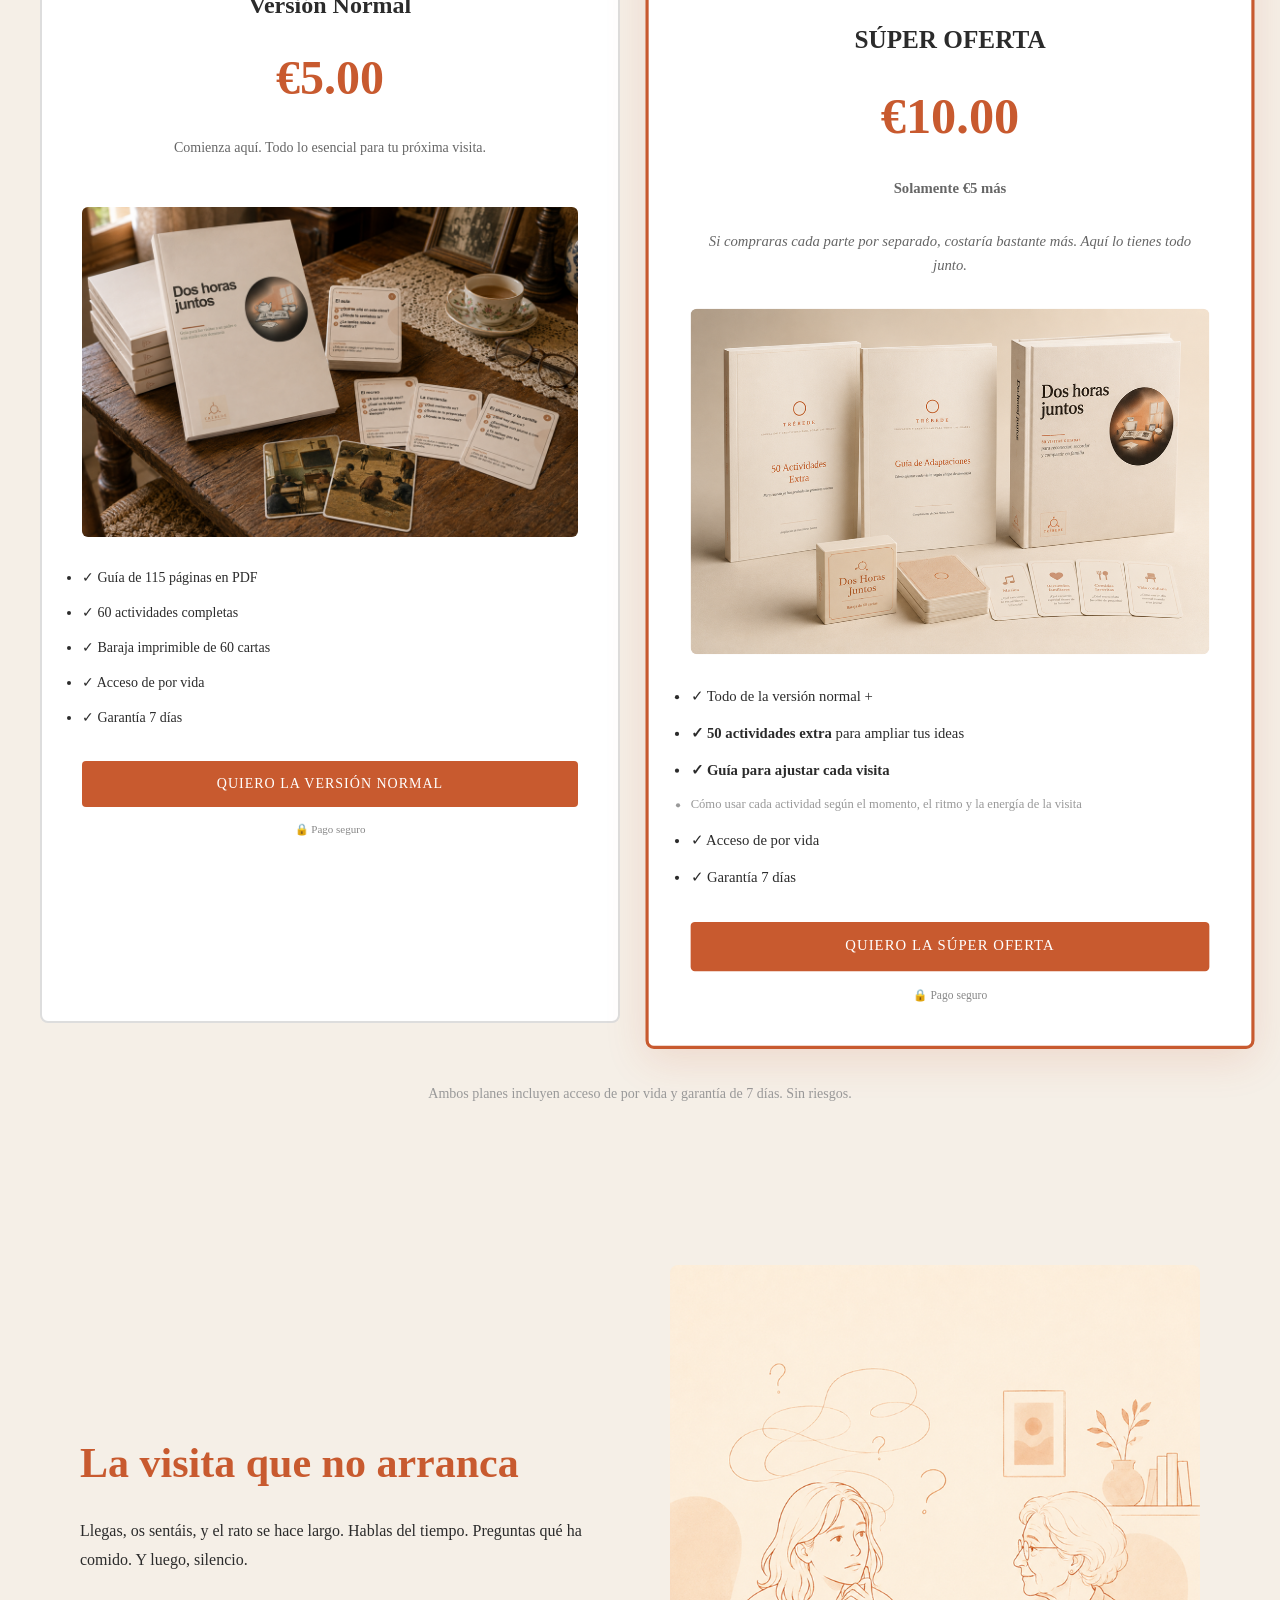
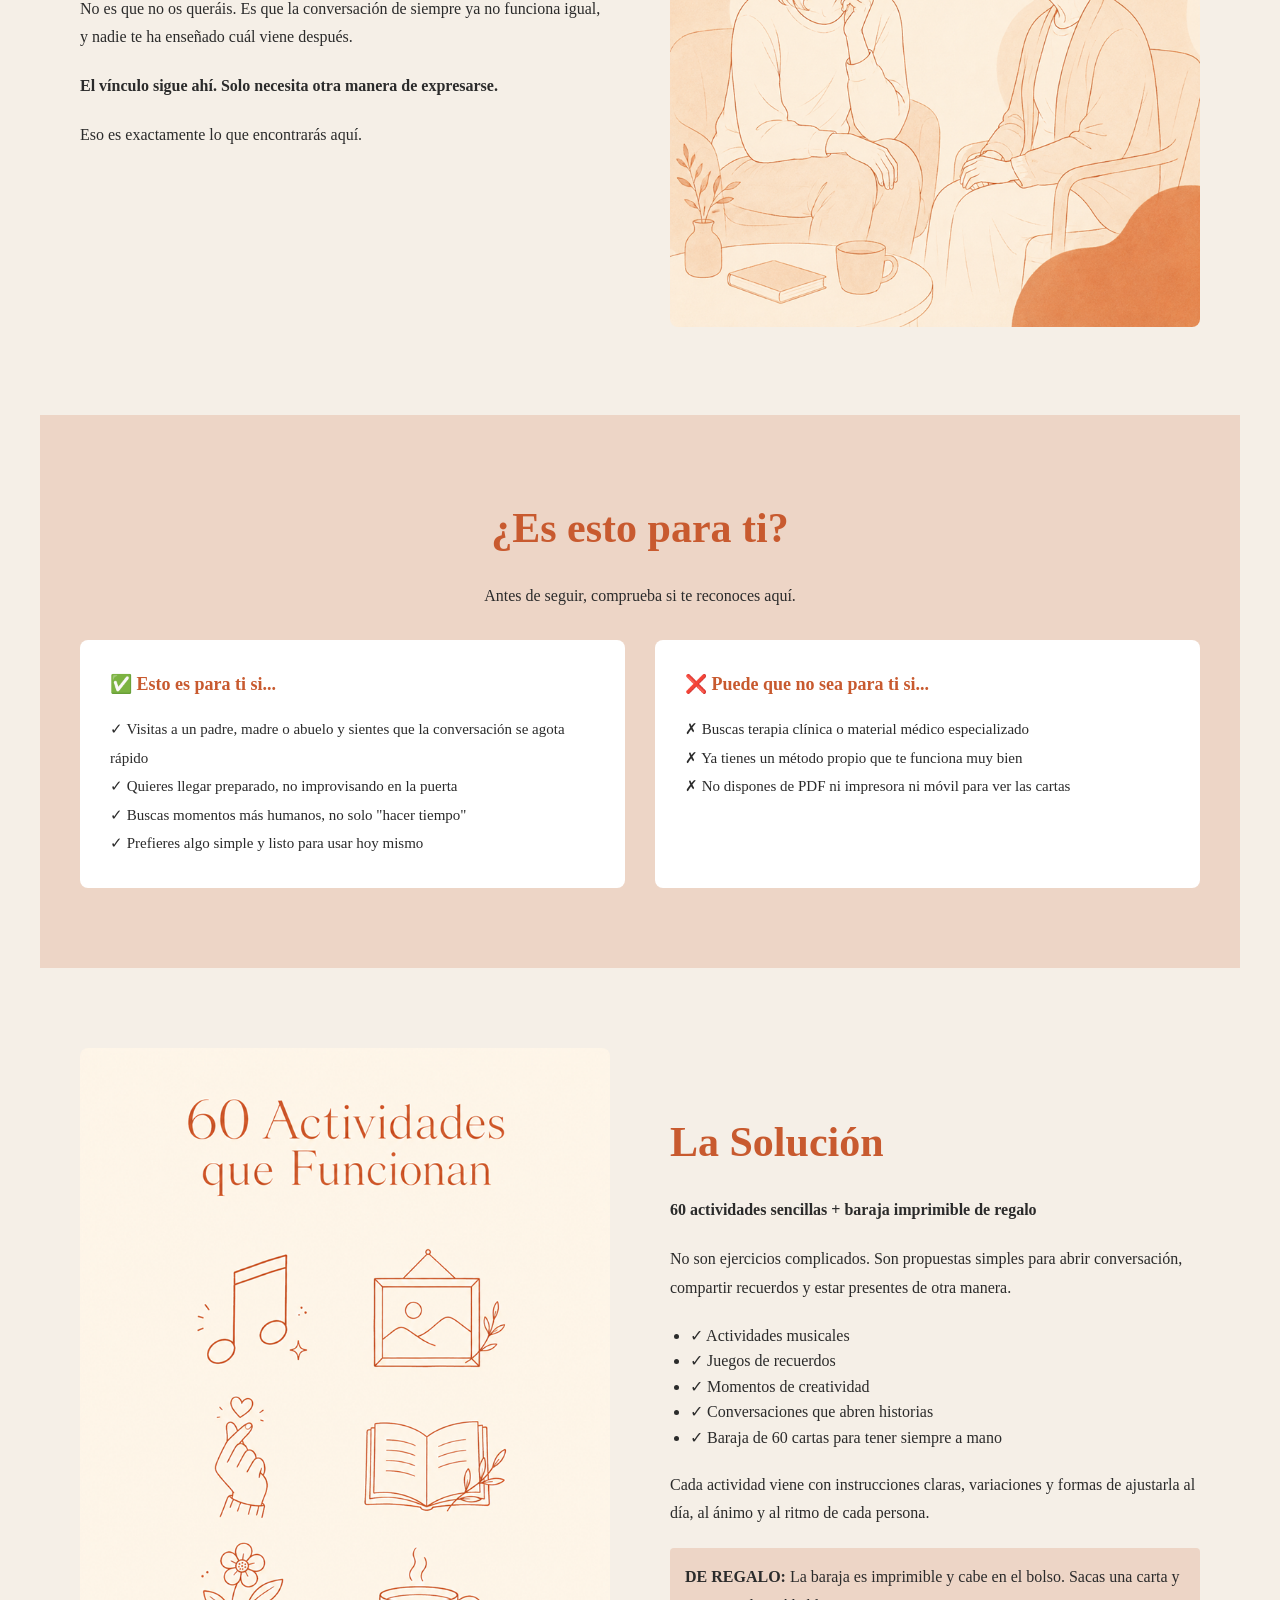
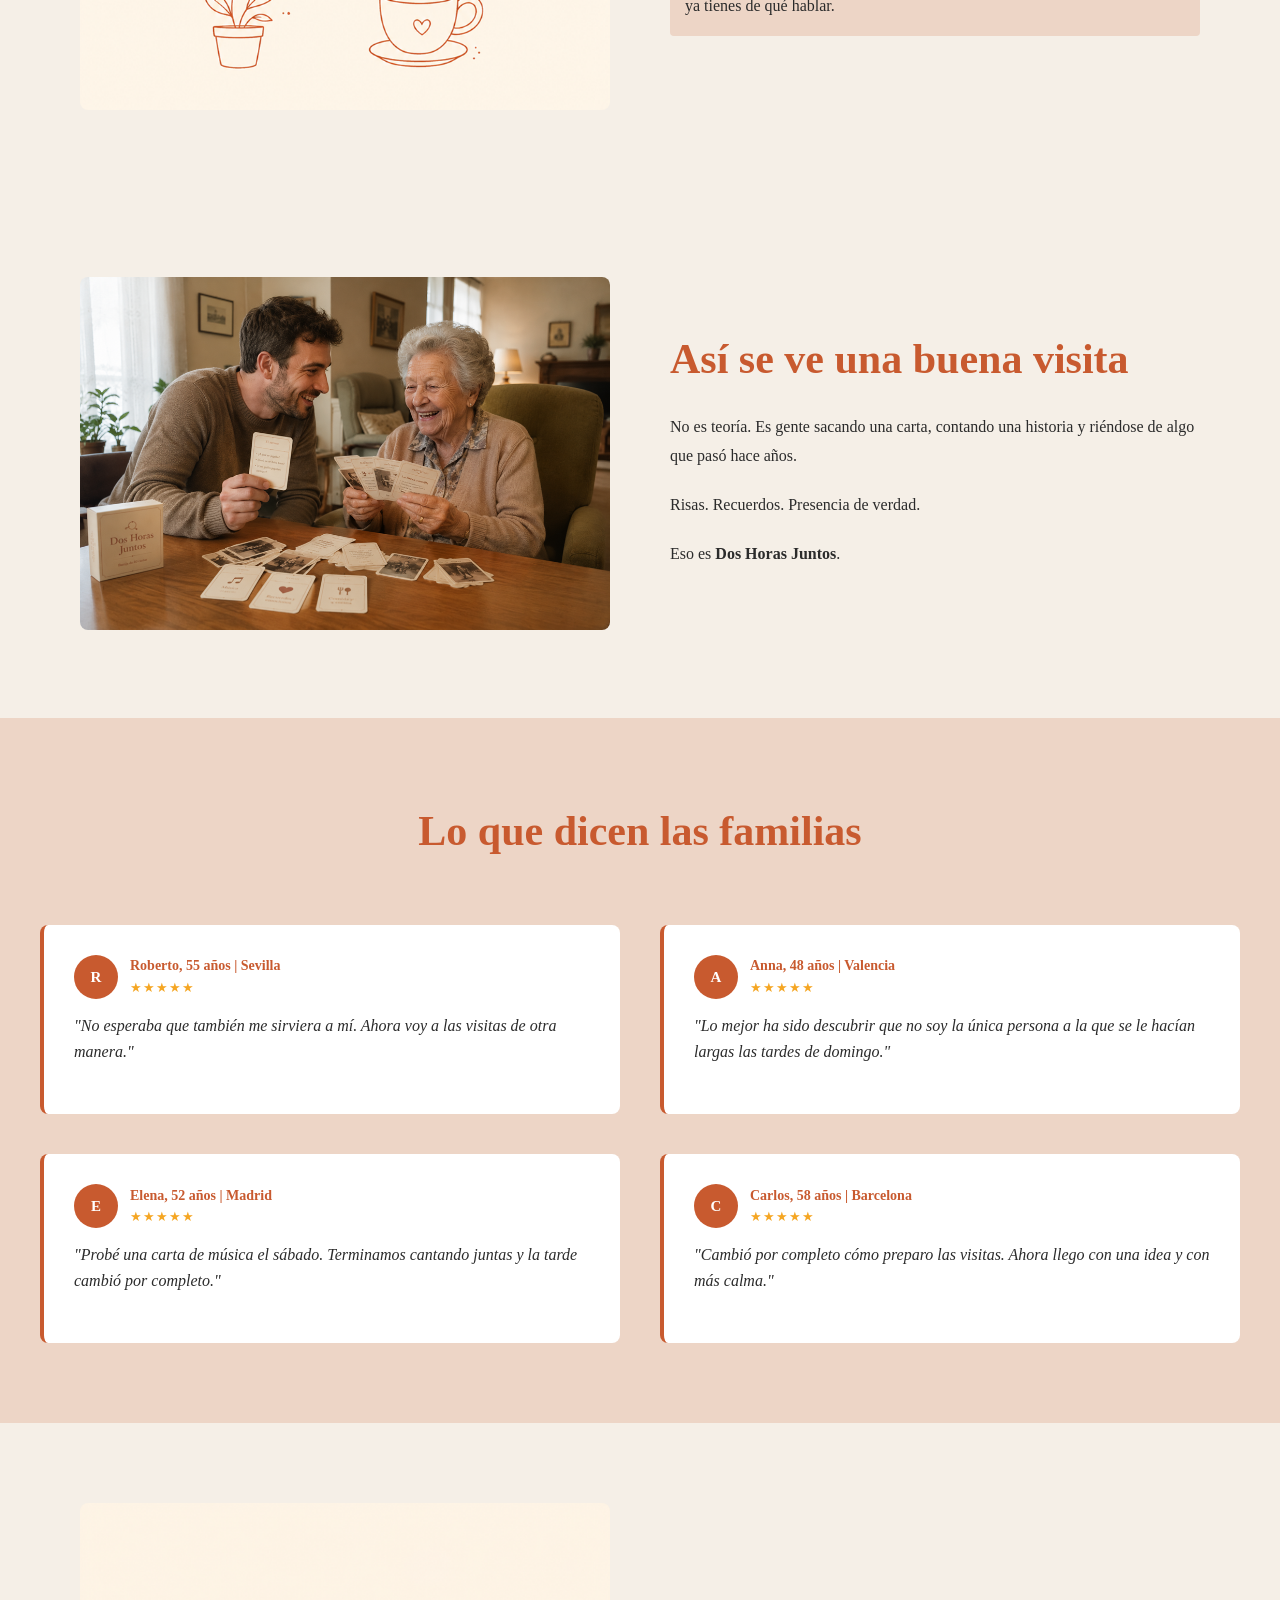
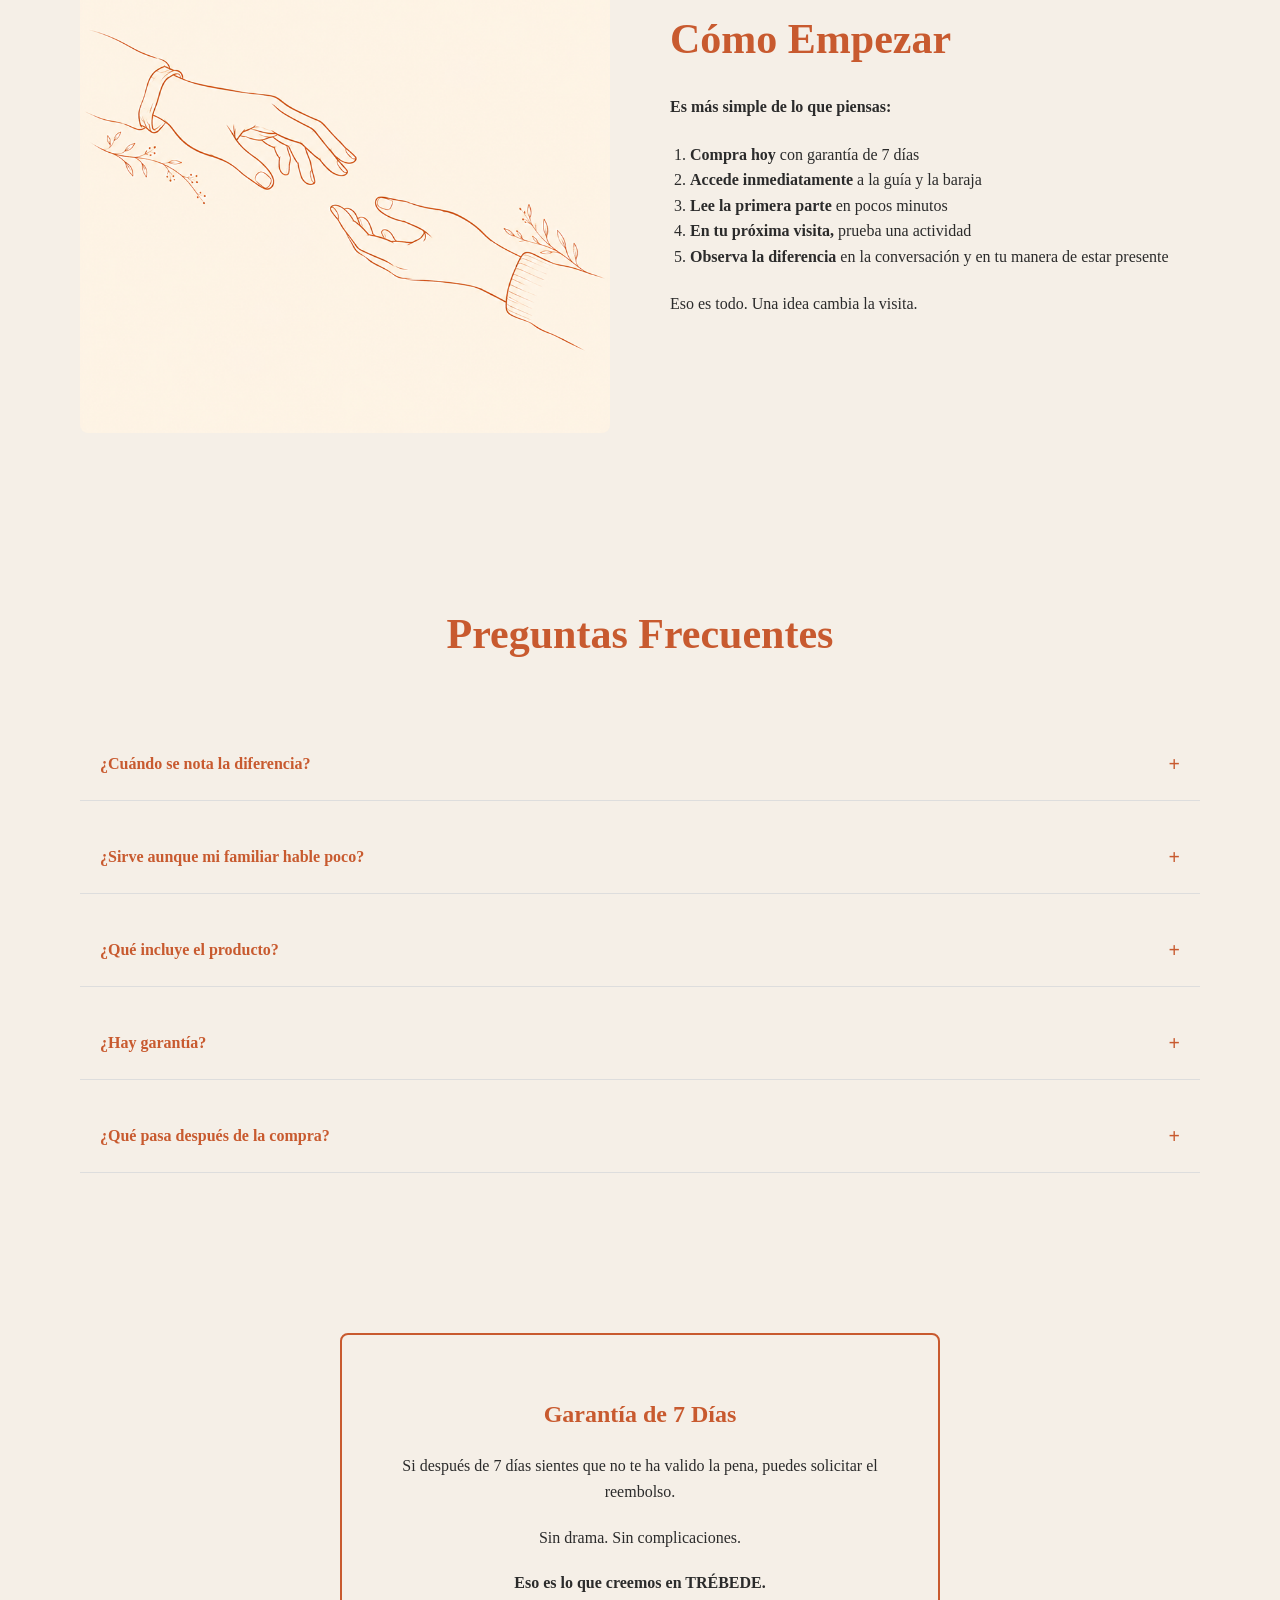
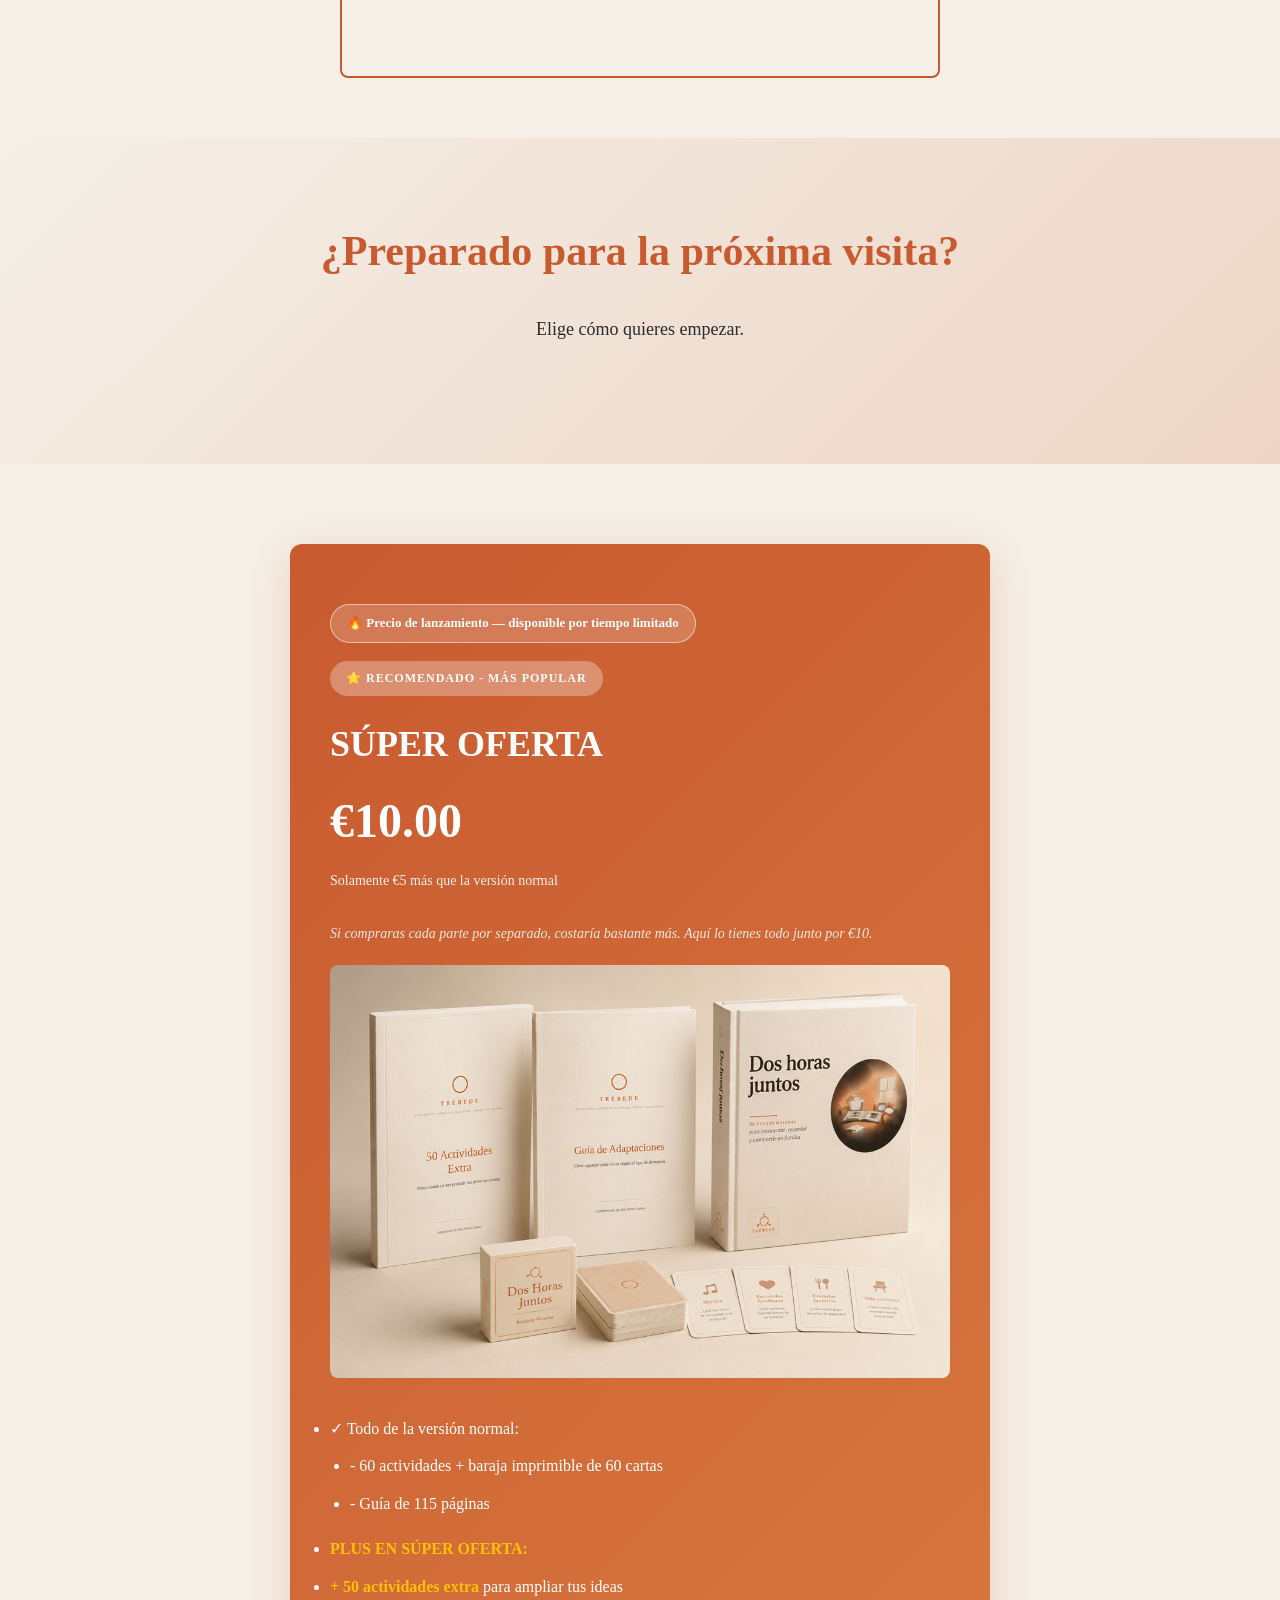
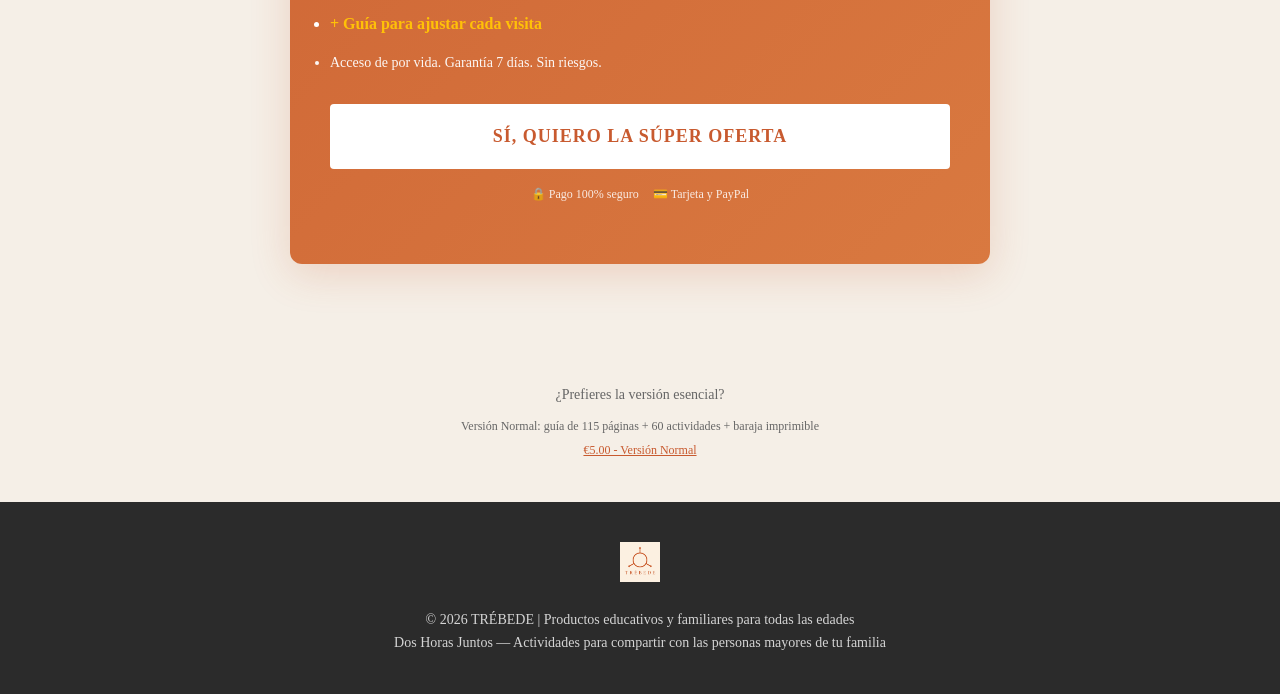
==== commit c29d9538: "Melhorias de conversão na landing page Adiciona urgência (badge de lançamento), seção "para quem é i" ====
--- a/index.html
+++ b/index.html
@@ -465,6 +465,125 @@
             text-align: center;
         }
 
+        /* Trust badges under CTA buttons */
+        .trust-badges {
+            display: flex;
+            justify-content: center;
+            align-items: center;
+            gap: 14px;
+            flex-wrap: wrap;
+            margin-top: 14px;
+            font-size: 12px;
+            color: #888;
+        }
+
+        .trust-badges span {
+            display: inline-flex;
+            align-items: center;
+            gap: 4px;
+        }
+
+        /* Urgency badge */
+        .urgency-badge {
+            display: inline-flex;
+            align-items: center;
+            gap: 8px;
+            background-color: #FFF3E9;
+            border: 1px solid var(--secondary);
+            color: var(--primary);
+            padding: 8px 16px;
+            border-radius: 20px;
+            font-size: 13px;
+            font-weight: bold;
+            margin-bottom: 18px;
+        }
+
+        .super-oferta .urgency-badge {
+            background: rgba(255,255,255,0.18);
+            border-color: rgba(255,255,255,0.5);
+            color: white;
+        }
+
+        .value-anchor {
+            font-size: 14px;
+            color: #888;
+            margin-top: 10px;
+            font-style: italic;
+        }
+
+        .super-oferta .value-anchor {
+            color: rgba(255,255,255,0.85);
+        }
+
+        /* Testimonial avatars */
+        .testimonio {
+            display: flex;
+            flex-direction: column;
+        }
+
+        .testimonio-header {
+            display: flex;
+            align-items: center;
+            gap: 12px;
+            margin-bottom: 14px;
+        }
+
+        .testimonio-avatar {
+            width: 44px;
+            height: 44px;
+            border-radius: 50%;
+            background: var(--primary);
+            color: white;
+            display: flex;
+            align-items: center;
+            justify-content: center;
+            font-weight: bold;
+            font-size: 15px;
+            flex-shrink: 0;
+        }
+
+        .testimonio-stars {
+            color: #F5A623;
+            font-size: 13px;
+            letter-spacing: 1px;
+        }
+
+        /* Para quién es esto */
+        .quien-es {
+            background-color: var(--accent);
+        }
+
+        .quien-cols {
+            display: grid;
+            grid-template-columns: 1fr 1fr;
+            gap: 30px;
+            margin-top: 30px;
+        }
+
+        .quien-col {
+            background: white;
+            border-radius: 8px;
+            padding: 30px;
+        }
+
+        .quien-col h3 {
+            font-size: 18px;
+            margin-bottom: 16px;
+            color: var(--primary);
+        }
+
+        .quien-col ul {
+            list-style: none;
+            font-size: 15px;
+            line-height: 1.9;
+        }
+
+        @media (max-width: 768px) {
+            .quien-cols {
+                grid-template-columns: 1fr;
+            }
+        }
+
         footer {
             background: var(--dark);
             color: white;
@@ -665,7 +784,7 @@
         <a href="#faq">Preguntas</a>
     </nav>
 
-    <a href="#planes" class="btn-cta">Acceso ahora - €5.00</a>
+    <a href="#planes" class="btn-cta">Quiero mis actividades - €5.00</a>
 </header>
 
 <!-- HERO -->
@@ -675,11 +794,17 @@
     </div>
 
     <div class="hero-content">
+        <div class="urgency-badge">🔥 Precio de lanzamiento — disponible por tiempo limitado</div>
         <h1>Dos Horas Juntos</h1>
         <p>La guía práctica para que las visitas a una persona mayor de tu familia dejen de ser incómodas y se conviertan en momentos más tranquilos, humanos y posibles.</p>
         <p><strong>115 páginas + 60 actividades sencillas + baraja imprimible de 60 cartas</strong></p>
         <p style="font-size: 14px; color: #666; margin-top: 20px;">✓ Guía en PDF | ✓ Baraja imprimible | ✓ Acceso de por vida | ✓ Garantía 7 días</p>
-        <a href="#planes" class="btn-cta">Comprar ahora - €5.00</a>
+        <a href="#planes" class="btn-cta">Sí, quiero mejorar mis visitas - €5.00</a>
+        <div class="trust-badges">
+            <span>🔒 Pago 100% seguro</span>
+            <span>💳 Tarjeta y PayPal</span>
+            <span>↩️ Devolución en 7 días</span>
+        </div>
     </div>
 </section>
 
@@ -710,6 +835,7 @@
 <section class="pricing-section" id="planes">
     <div class="pricing-container">
         <h2>Elige Tu Plan</h2>
+        <div style="text-align:center;"><span class="urgency-badge">🔥 Precio de lanzamiento — disponible por tiempo limitado</span></div>
 
         <div class="pricing-grid">
 
@@ -728,7 +854,8 @@
                     <li>✓ Garantía 7 días</li>
                 </ul>
 
-                <a href="https://pay.hotmart.com/X107062724X" class="btn-cta">Comprar Ahora</a>
+                <a href="https://pay.hotmart.com/X107062724X" class="btn-cta">Quiero la Versión Normal</a>
+                <div class="trust-badges" style="font-size: 11px;"><span>🔒 Pago seguro</span></div>
             </div>
 
             <div class="pricing-card featured">
@@ -736,6 +863,7 @@
                 <h3>SÚPER OFERTA</h3>
                 <div class="pricing-price">€10.00</div>
                 <p><strong>Solamente €5 más</strong></p>
+                <p class="value-anchor" style="margin-top:-20px;">Si compraras cada parte por separado, costaría bastante más. Aquí lo tienes todo junto.</p>
 
                 <img src="src/images/bonus_aprendiendo_1200x800.png" alt="Los materiales del pack completo" style="width:100%; height:auto; border-radius:6px; margin-bottom:20px;">
 
@@ -748,7 +876,8 @@
                     <li>✓ Garantía 7 días</li>
                 </ul>
 
-                <a href="https://pay.hotmart.com/H107065585V" class="btn-cta">Obtener Súper Oferta</a>
+                <a href="https://pay.hotmart.com/H107065585V" class="btn-cta">Quiero la Súper Oferta</a>
+                <div class="trust-badges" style="font-size: 11px;"><span>🔒 Pago seguro</span></div>
             </div>
         </div>
 
@@ -775,6 +904,32 @@
     </div>
 </section>
 
+<!-- PARA QUIÉN ES ESTO -->
+<section class="section quien-es">
+    <h2 style="text-align: center;">¿Es esto para ti?</h2>
+    <p style="text-align: center; max-width: 600px; margin: 0 auto;">Antes de seguir, comprueba si te reconoces aquí.</p>
+
+    <div class="quien-cols">
+        <div class="quien-col">
+            <h3>✅ Esto es para ti si...</h3>
+            <ul>
+                <li>✓ Visitas a un padre, madre o abuelo y sientes que la conversación se agota rápido</li>
+                <li>✓ Quieres llegar preparado, no improvisando en la puerta</li>
+                <li>✓ Buscas momentos más humanos, no solo "hacer tiempo"</li>
+                <li>✓ Prefieres algo simple y listo para usar hoy mismo</li>
+            </ul>
+        </div>
+        <div class="quien-col">
+            <h3>❌ Puede que no sea para ti si...</h3>
+            <ul>
+                <li>✗ Buscas terapia clínica o material médico especializado</li>
+                <li>✗ Ya tienes un método propio que te funciona muy bien</li>
+                <li>✗ No dispones de PDF ni impresora ni móvil para ver las cartas</li>
+            </ul>
+        </div>
+    </div>
+</section>
+
 <!-- SOLUCIÓN -->
 <section class="section" id="solucion">
     <div class="section-grid reverse">
@@ -827,23 +982,47 @@
 
         <div class="testimonios-grid">
             <div class="testimonio">
+                <div class="testimonio-header">
+                    <div class="testimonio-avatar">R</div>
+                    <div>
+                        <div class="testimonio-author">Roberto, 55 años | Sevilla</div>
+                        <div class="testimonio-stars">★★★★★</div>
+                    </div>
+                </div>
                 <div class="testimonio-quote">"No esperaba que también me sirviera a mí. Ahora voy a las visitas de otra manera."</div>
-                <div class="testimonio-author">— Roberto, 55 años | Sevilla</div>
             </div>
 
             <div class="testimonio">
+                <div class="testimonio-header">
+                    <div class="testimonio-avatar">A</div>
+                    <div>
+                        <div class="testimonio-author">Anna, 48 años | Valencia</div>
+                        <div class="testimonio-stars">★★★★★</div>
+                    </div>
+                </div>
                 <div class="testimonio-quote">"Lo mejor ha sido descubrir que no soy la única persona a la que se le hacían largas las tardes de domingo."</div>
-                <div class="testimonio-author">— Anna, 48 años | Valencia</div>
             </div>
 
             <div class="testimonio">
+                <div class="testimonio-header">
+                    <div class="testimonio-avatar">E</div>
+                    <div>
+                        <div class="testimonio-author">Elena, 52 años | Madrid</div>
+                        <div class="testimonio-stars">★★★★★</div>
+                    </div>
+                </div>
                 <div class="testimonio-quote">"Probé una carta de música el sábado. Terminamos cantando juntas y la tarde cambió por completo."</div>
-                <div class="testimonio-author">— Elena, 52 años | Madrid</div>
             </div>
 
             <div class="testimonio">
+                <div class="testimonio-header">
+                    <div class="testimonio-avatar">C</div>
+                    <div>
+                        <div class="testimonio-author">Carlos, 58 años | Barcelona</div>
+                        <div class="testimonio-stars">★★★★★</div>
+                    </div>
+                </div>
                 <div class="testimonio-quote">"Cambió por completo cómo preparo las visitas. Ahora llego con una idea y con más calma."</div>
-                <div class="testimonio-author">— Carlos, 58 años | Barcelona</div>
             </div>
         </div>
     </div>
@@ -947,10 +1126,12 @@
 
 <!-- SÚPER OFERTA -->
 <div class="super-oferta">
+    <div class="urgency-badge">🔥 Precio de lanzamiento — disponible por tiempo limitado</div>
     <div class="super-oferta-badge">⭐ RECOMENDADO - MÁS POPULAR</div>
     <h2>SÚPER OFERTA</h2>
     <div class="super-oferta-price">€10.00</div>
     <div class="super-oferta-comparison">Solamente €5 más que la versión normal</div>
+    <div class="value-anchor">Si compraras cada parte por separado, costaría bastante más. Aquí lo tienes todo junto por €10.</div>
 
     <img src="src/images/bonus_aprendiendo_1200x800.png" alt="Los materiales del pack completo" style="width:100%; height:auto; border-radius:8px; margin:20px 0 30px 0;">
 
@@ -964,7 +1145,11 @@
         <li style="margin-top: 15px; font-size: 14px; opacity: 0.95;">Acceso de por vida. Garantía 7 días. Sin riesgos.</li>
     </ul>
 
-    <a href="https://pay.hotmart.com/H107065585V" class="btn-cta">Obtener Súper Oferta Ahora</a>
+    <a href="https://pay.hotmart.com/H107065585V" class="btn-cta">Sí, quiero la Súper Oferta</a>
+    <div class="trust-badges" style="color: rgba(255,255,255,0.85); margin-top: 16px;">
+        <span>🔒 Pago 100% seguro</span>
+        <span>💳 Tarjeta y PayPal</span>
+    </div>
 </div>
 
 <!-- VERSIÓN NORMAL -->
@@ -1063,6 +1248,20 @@
         if (e.key === 'Escape') closeUpsellModal();
     });
 
+    // Exit-intent: if the visitor moves the mouse toward the top of the
+    // viewport (about to close the tab / go back) and hasn't seen the
+    // downsell offer yet this session, show it once as a last chance.
+    let hasSeenUpsellThisSession = sessionStorage.getItem('dhj_upsell_shown') === '1';
+    let hasClickedCheckout = false;
+
+    document.addEventListener('mouseout', (e) => {
+        if (hasSeenUpsellThisSession || hasClickedCheckout) return;
+        if (e.clientY > 0) return;
+        hasSeenUpsellThisSession = true;
+        sessionStorage.setItem('dhj_upsell_shown', '1');
+        openUpsellModal();
+    });
+
     // Track clicks to Hotmart + intercept "Versión Normal" links to show the upsell first
     document.querySelectorAll('a[href*="hotmart"]').forEach(link => {
         link.addEventListener('click', (e) => {
@@ -1075,6 +1274,8 @@
                 openUpsellModal();
                 return;
             }
+
+            hasClickedCheckout = true;
 
             if (typeof fbq === 'function') {
                 fbq('track', 'InitiateCheckout', {
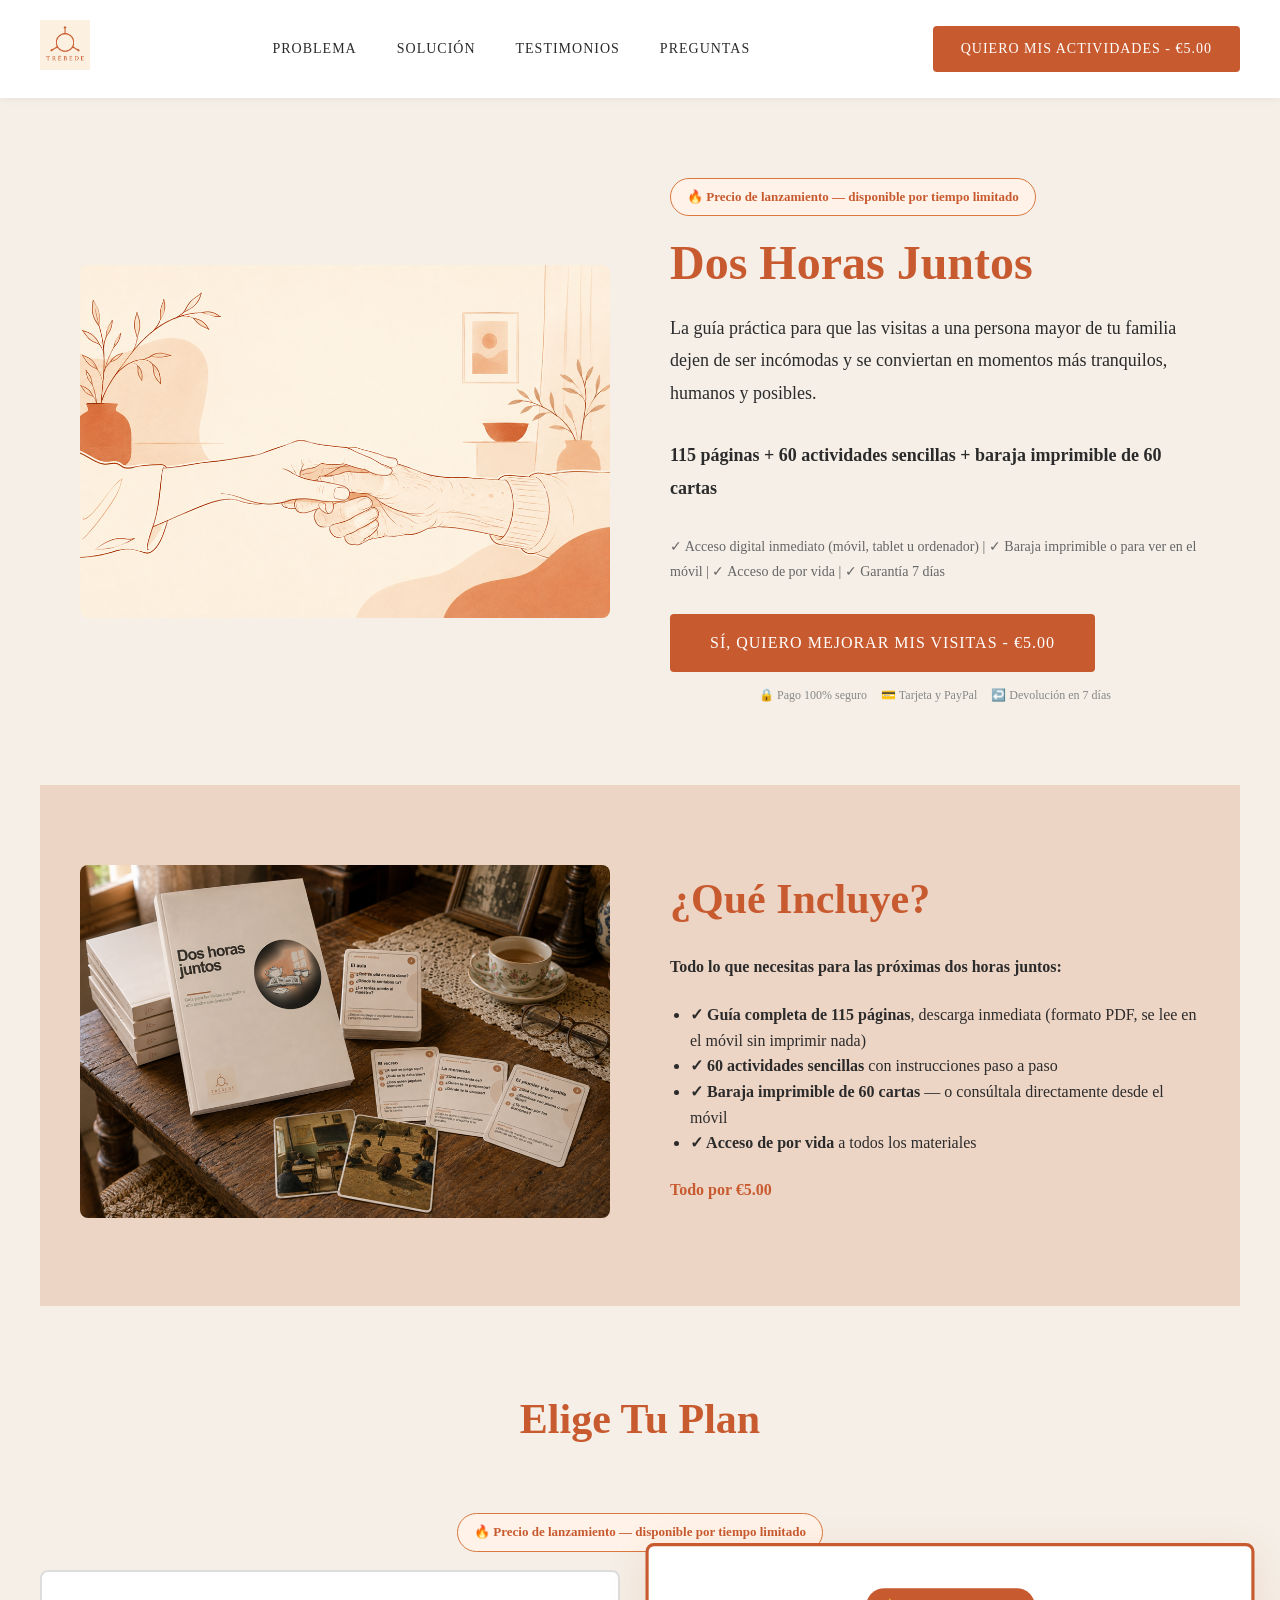
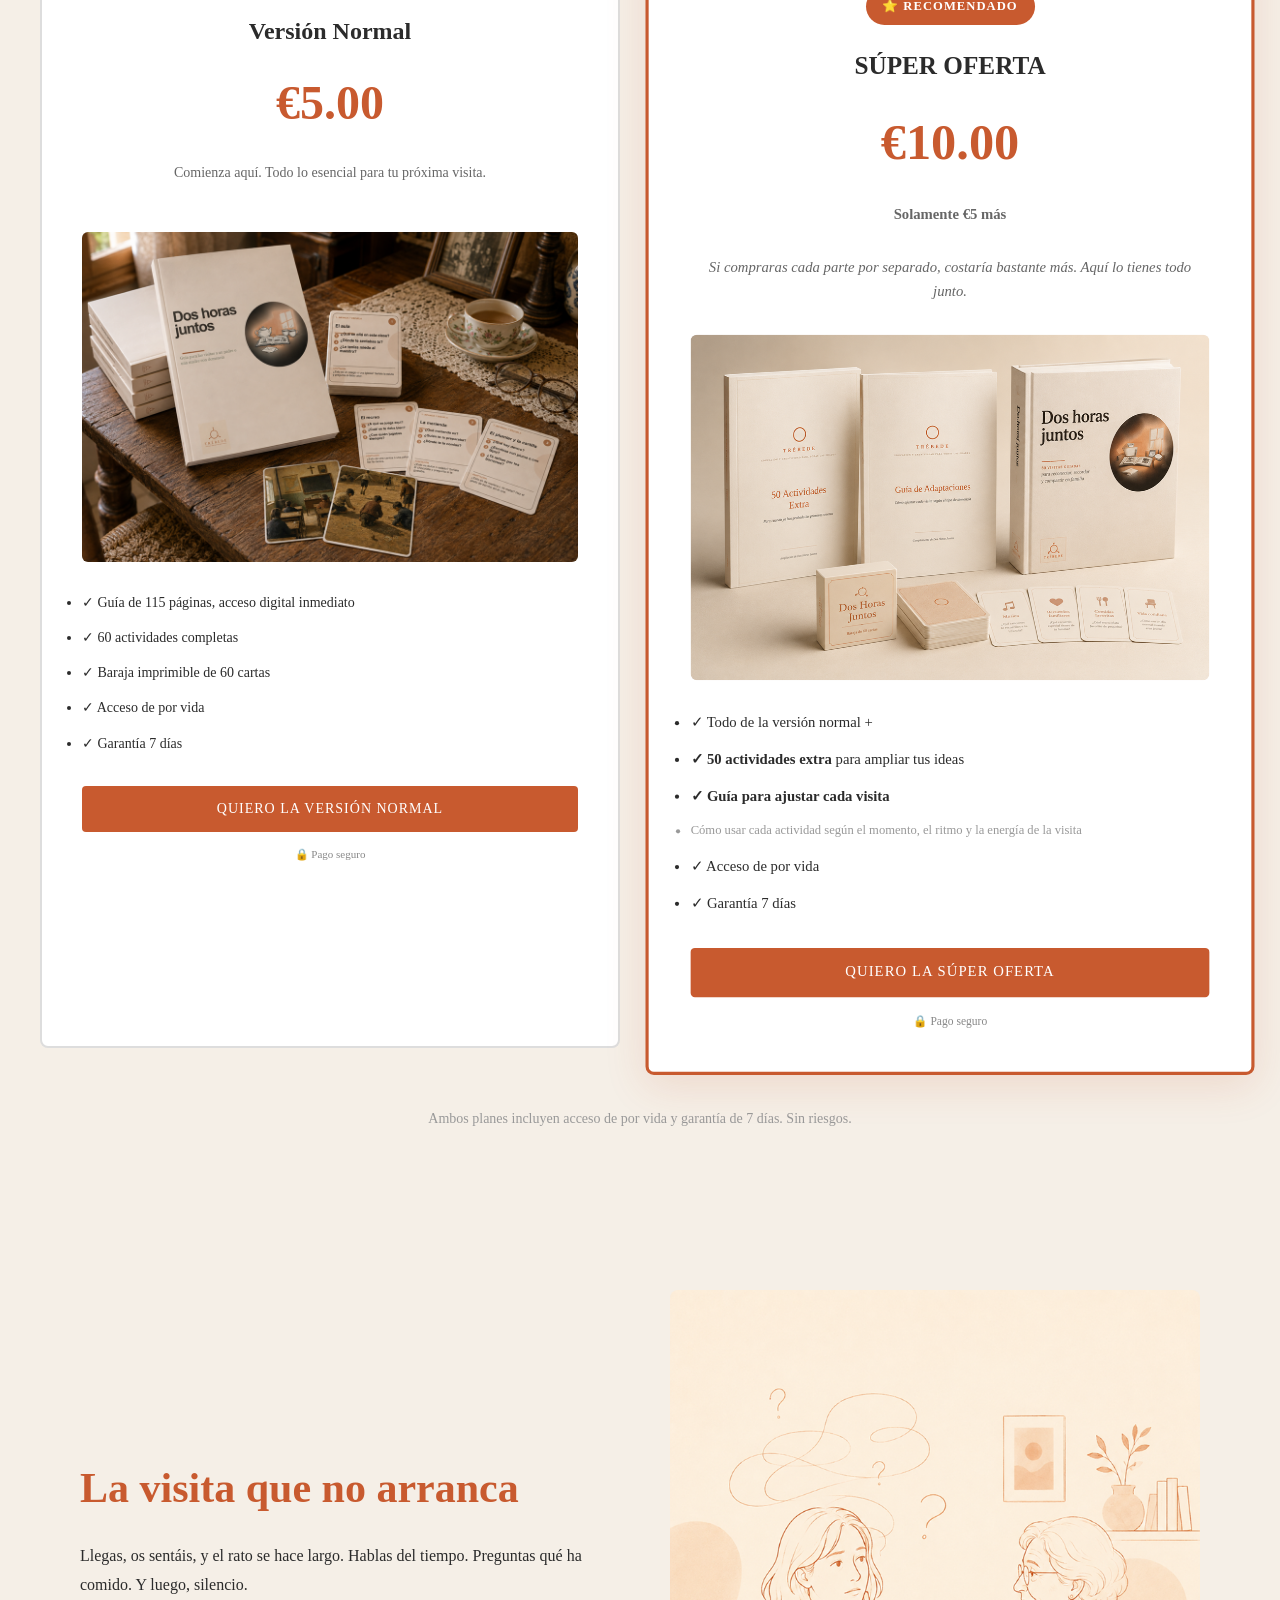
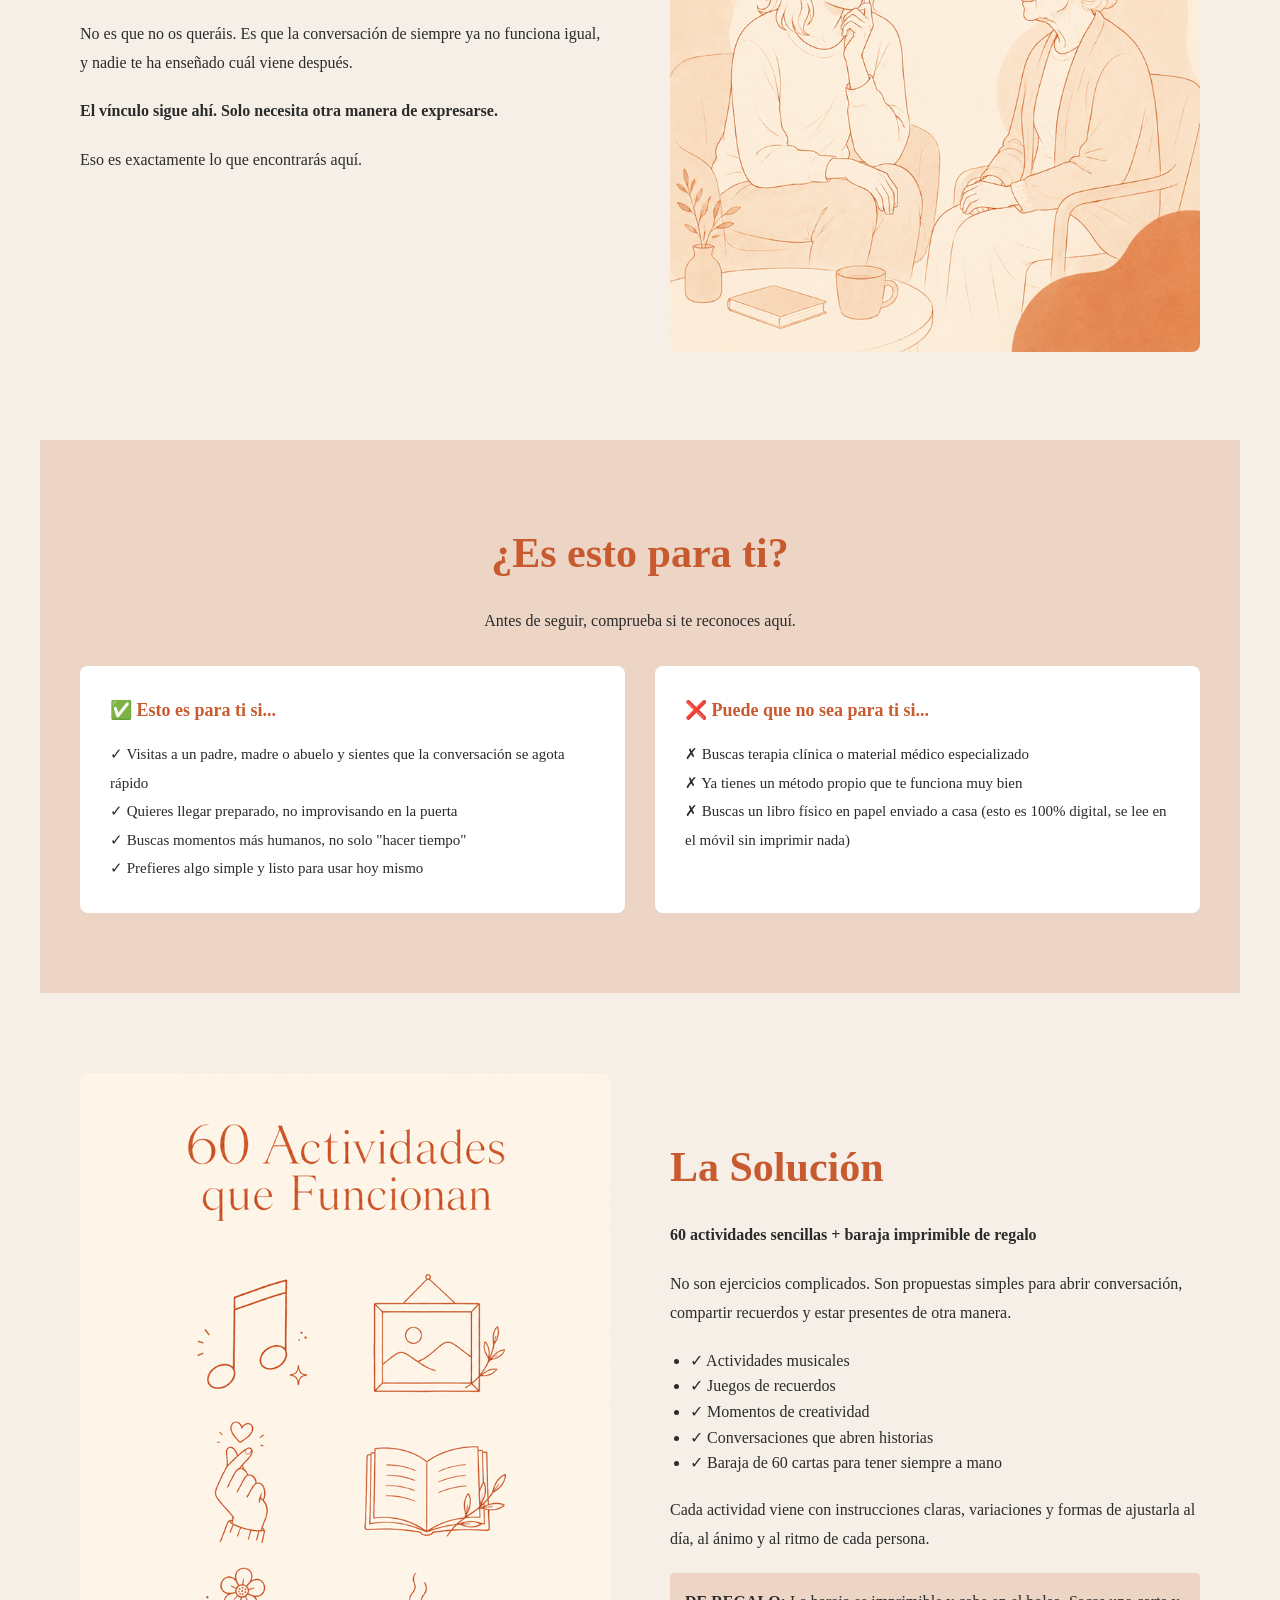
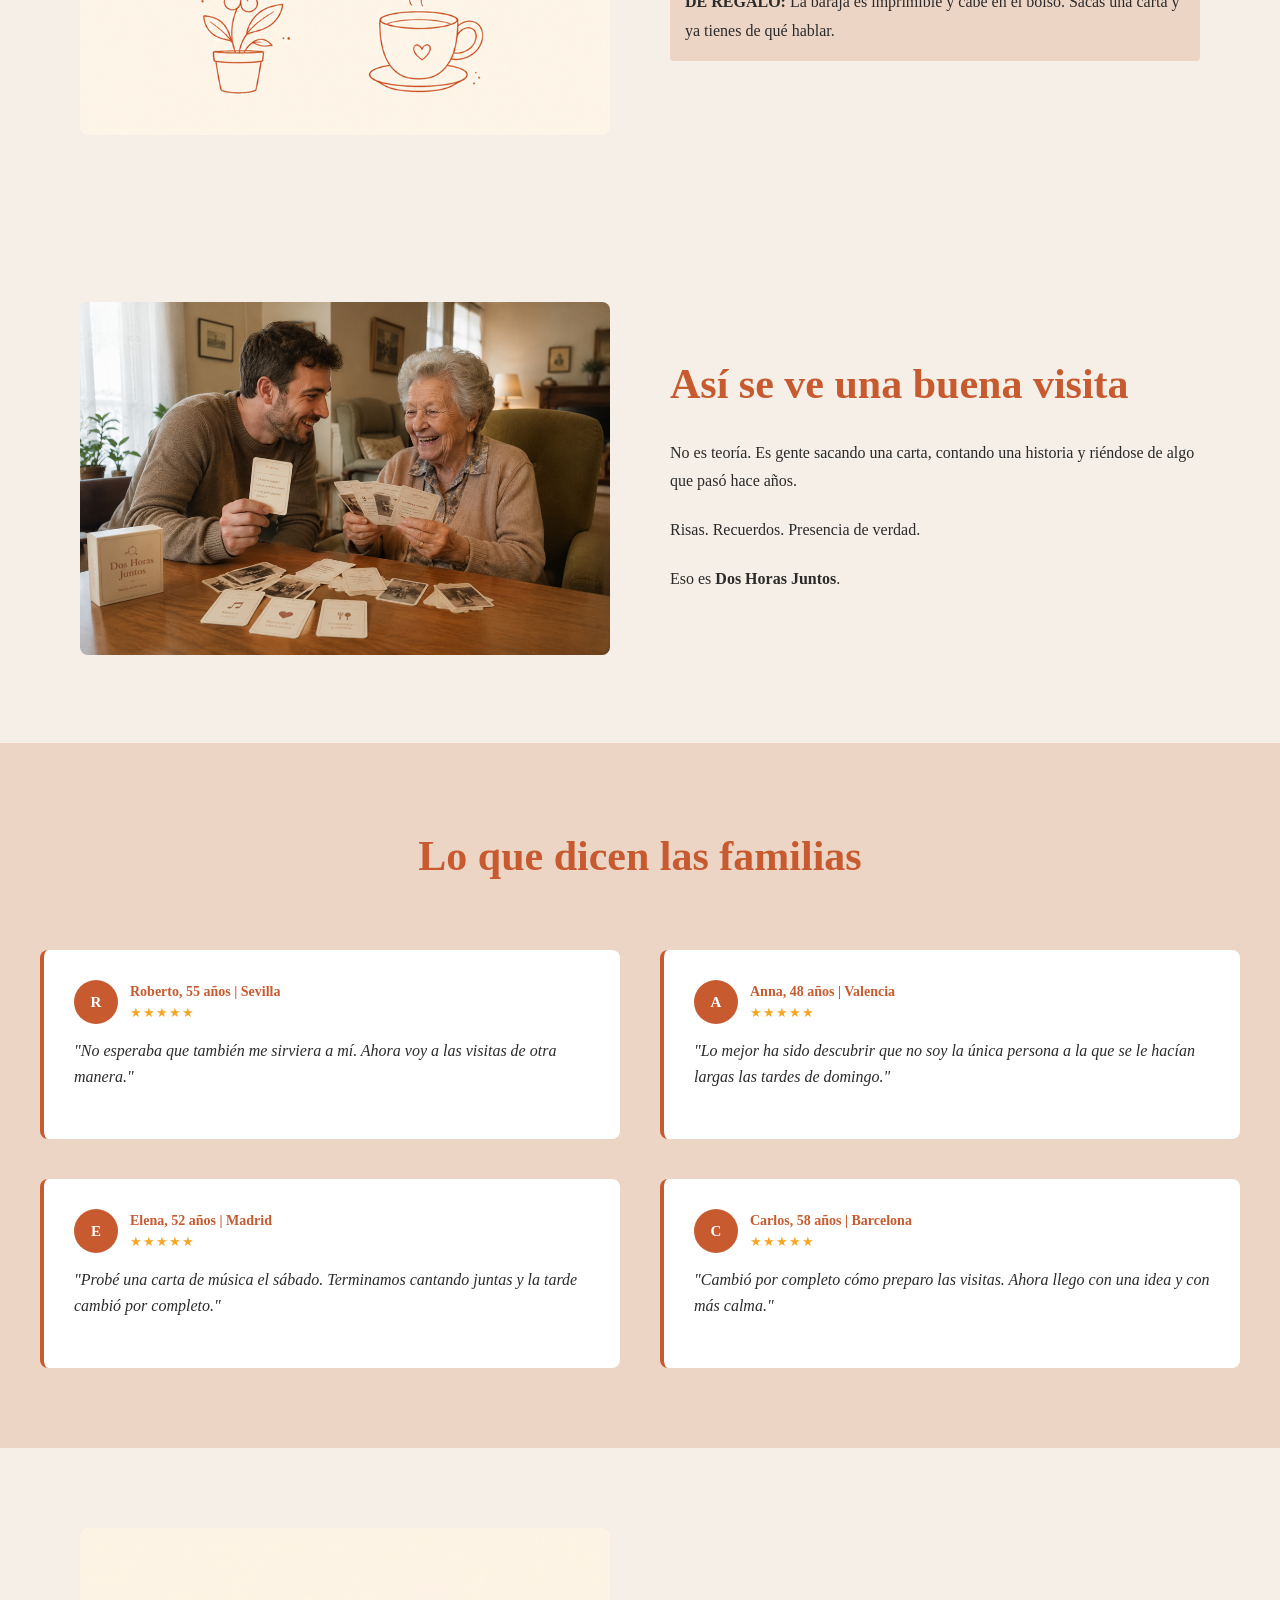
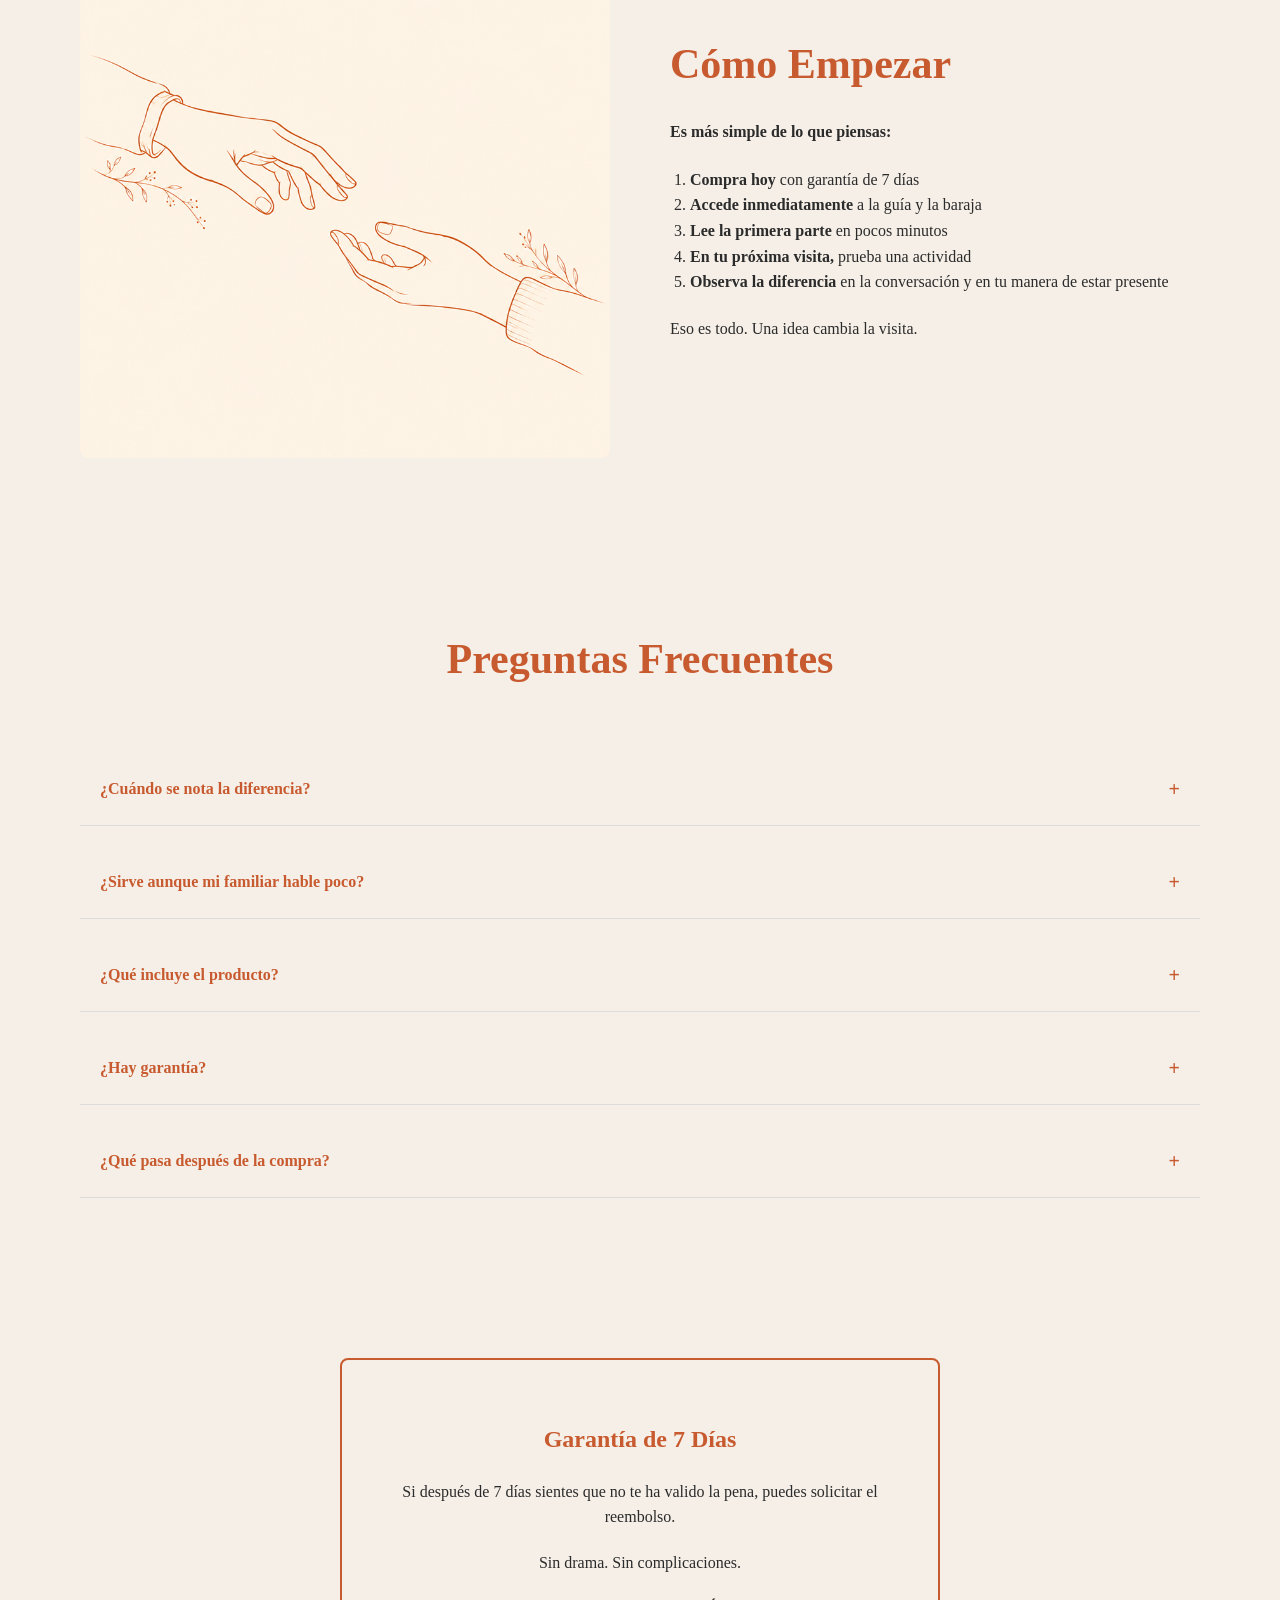
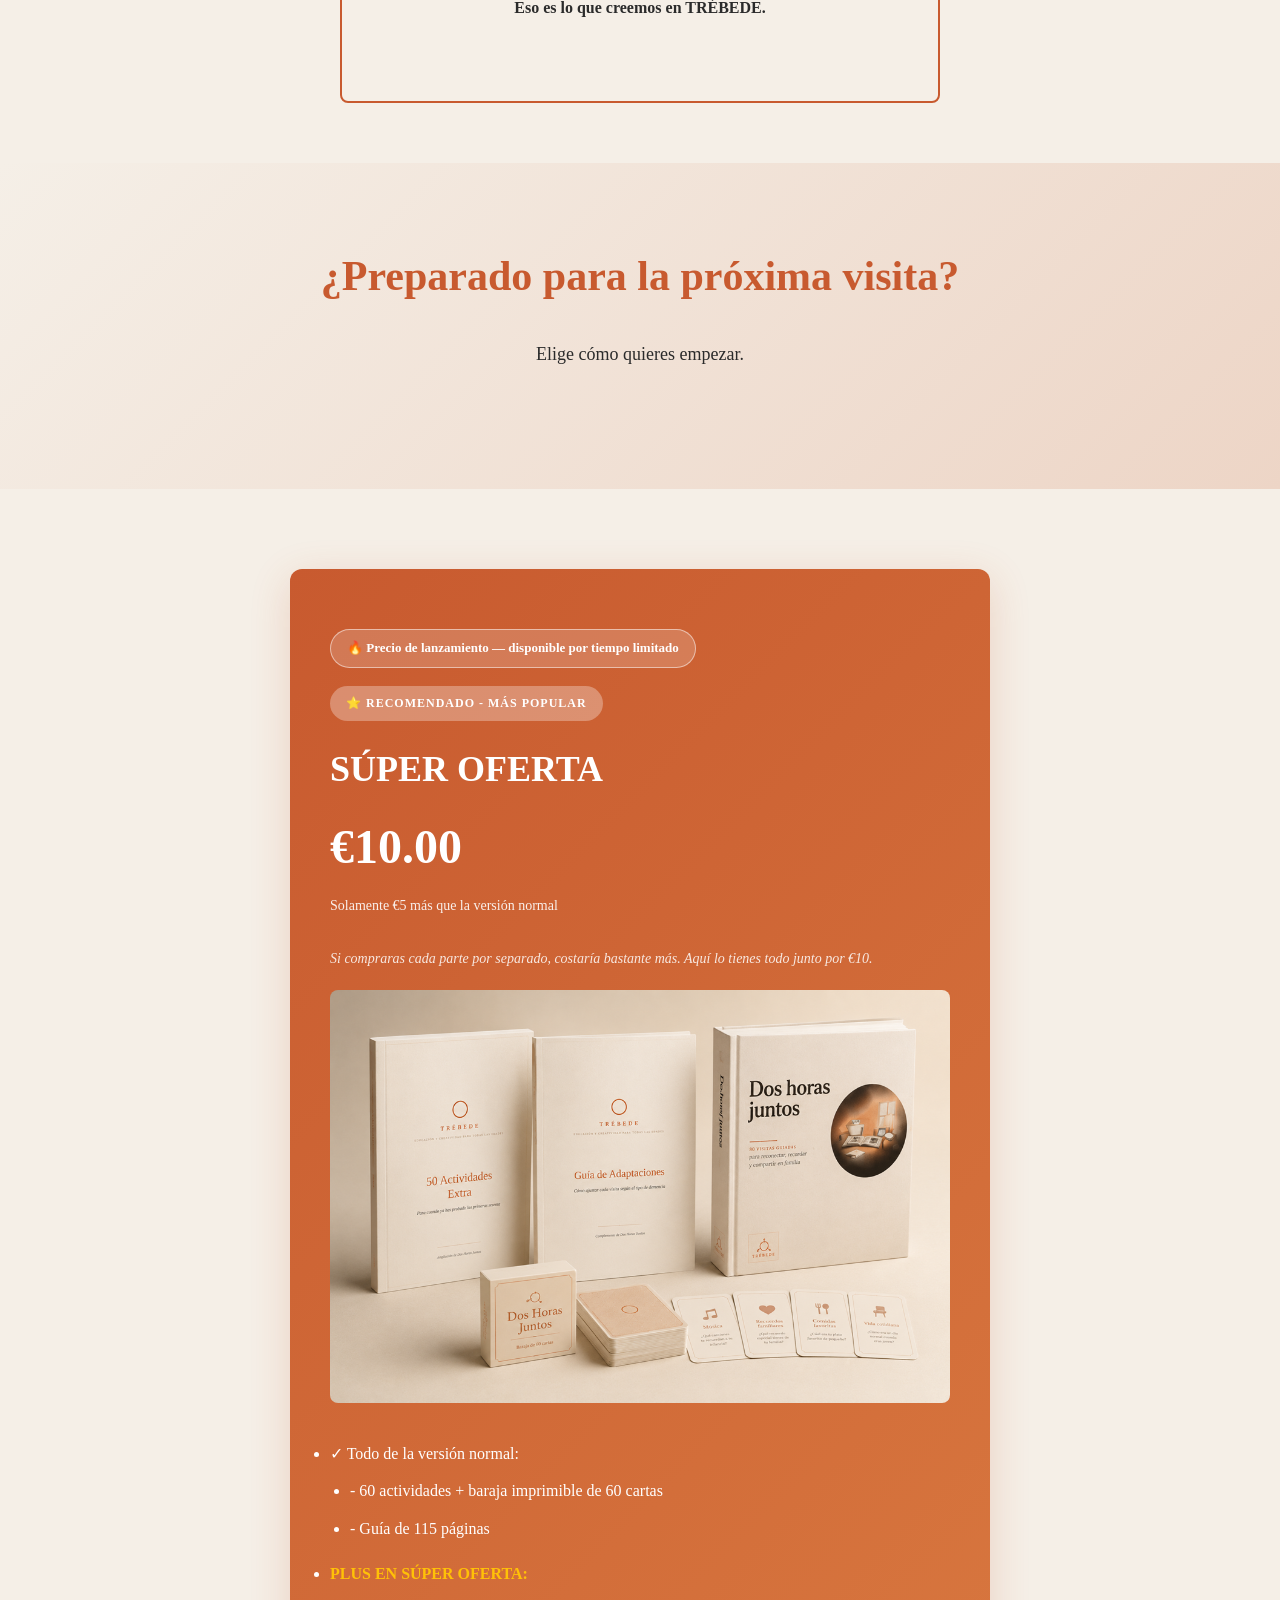
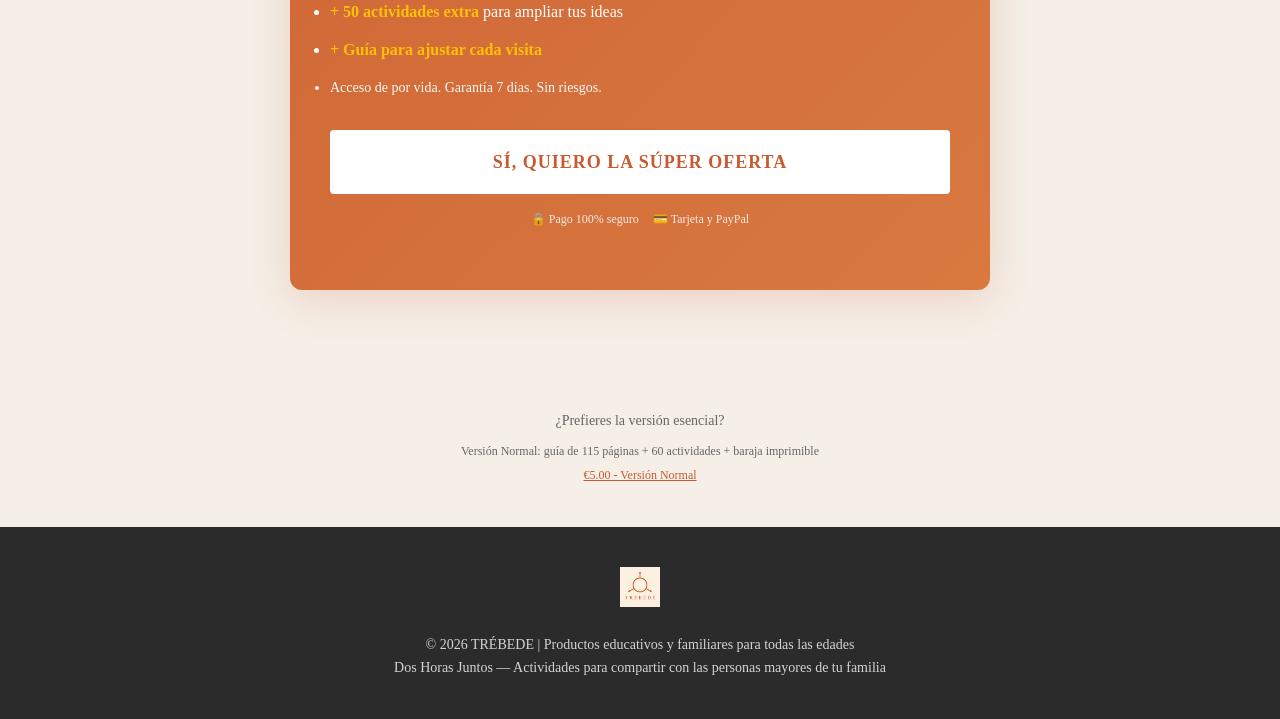
==== commit 6041a1a6: "Reduz fricção da linguagem PDF/impressora Corrige contradição entre a seção "para quién es esto" (qu" ====
--- a/index.html
+++ b/index.html
@@ -1,1292 +1,1318 @@
-<!DOCTYPE html>
-<html lang="es">
-<head>
-    <meta charset="UTF-8">
-    <meta name="viewport" content="width=device-width, initial-scale=1.0">
-    <title>Dos Horas Juntos - Actividades para visitas familiares | TRÉBEDE</title>
-    <meta name="description" content="Guía práctica y baraja imprimible con 60 actividades sencillas para disfrutar las visitas a una persona mayor de la familia.">
-
-    <!-- Meta Pixel Code -->
-    <script>
-    !function(f,b,e,v,n,t,s)
-    {if(f.fbq)return;n=f.fbq=function(){n.callMethod?
-    n.callMethod.apply(n,arguments):n.queue.push(arguments)};
-    if(!f._fbq)f._fbq=n;n.push=n;n.loaded=!0;n.version='2.0';
-    n.queue=[];t=b.createElement(e);t.async=!0;
-    t.src=v;s=b.getElementsByTagName(e)[0];
-    s.parentNode.insertBefore(t,s)}(window, document,'script',
-    'https://connect.facebook.net/en_US/fbevents.js');
-    fbq('init', '1163616553512331');
-    fbq('track', 'PageView');
-    </script>
-    <noscript>
-        <img height="1" width="1" style="display:none"
-        src="https://www.facebook.com/tr?id=1163616553512331&ev=PageView&noscript=1"/>
-    </noscript>
-    <!-- End Meta Pixel Code -->
-
-    <style>
-        * {
-            margin: 0;
-            padding: 0;
-            box-sizing: border-box;
-        }
-
-        :root {
-            --primary: #C85A2F;
-            --secondary: #D97940;
-            --accent: #EDD5C6;
-            --light: #F5EFE7;
-            --dark: #2B2B2B;
-        }
-
-        body {
-            font-family: 'Georgia', serif;
-            color: var(--dark);
-            background-color: var(--light);
-            line-height: 1.6;
-        }
-
-        header {
-            position: sticky;
-            top: 0;
-            background: white;
-            padding: 20px 40px;
-            display: flex;
-            justify-content: space-between;
-            align-items: center;
-            box-shadow: 0 2px 8px rgba(0,0,0,0.05);
-            z-index: 100;
-        }
-
-        .logo img {
-            height: 50px;
-            width: auto;
-        }
-
-        nav {
-            display: flex;
-            gap: 40px;
-        }
-
-        nav a {
-            text-decoration: none;
-            color: var(--dark);
-            font-size: 14px;
-            text-transform: uppercase;
-            letter-spacing: 1px;
-        }
-
-        nav a:hover {
-            color: var(--primary);
-        }
-
-        .btn-cta {
-            background-color: var(--primary);
-            color: white;
-            padding: 12px 28px;
-            text-decoration: none;
-            border-radius: 4px;
-            font-size: 14px;
-            text-transform: uppercase;
-            letter-spacing: 1px;
-            transition: background 0.3s;
-            border: none;
-            cursor: pointer;
-            display: inline-block;
-        }
-
-        .btn-cta:hover {
-            background-color: var(--secondary);
-        }
-
-        .hero {
-            display: grid;
-            grid-template-columns: 1fr 1fr;
-            gap: 60px;
-            align-items: center;
-            padding: 80px 40px;
-            max-width: 1200px;
-            margin: 0 auto;
-        }
-
-        .hero-image {
-            width: 100%;
-            border-radius: 8px;
-            overflow: hidden;
-        }
-
-        .hero-image img {
-            width: 100%;
-            height: auto;
-            display: block;
-        }
-
-        .hero-content h1 {
-            font-size: 48px;
-            line-height: 1.2;
-            margin-bottom: 20px;
-            color: var(--primary);
-        }
-
-        .hero-content p {
-            font-size: 18px;
-            margin-bottom: 30px;
-            color: var(--dark);
-            line-height: 1.8;
-        }
-
-        .hero-content .btn-cta {
-            font-size: 16px;
-            padding: 16px 40px;
-        }
-
-        .section {
-            padding: 80px 40px;
-            max-width: 1200px;
-            margin: 0 auto;
-        }
-
-        .section-grid {
-            display: grid;
-            grid-template-columns: 1fr 1fr;
-            gap: 60px;
-            align-items: center;
-        }
-
-        .section-grid.reverse {
-            direction: rtl;
-        }
-
-        .section-grid.reverse > * {
-            direction: ltr;
-        }
-
-        .section h2 {
-            font-size: 42px;
-            margin-bottom: 20px;
-            color: var(--primary);
-        }
-
-        .section p {
-            font-size: 16px;
-            margin-bottom: 20px;
-            line-height: 1.8;
-        }
-
-        .section-image img {
-            width: 100%;
-            height: auto;
-            border-radius: 8px;
-        }
-
-        .testimonios {
-            background-color: var(--accent);
-            padding: 80px 40px;
-        }
-
-        .testimonios-container {
-            max-width: 1200px;
-            margin: 0 auto;
-        }
-
-        .testimonios h2 {
-            font-size: 42px;
-            margin-bottom: 60px;
-            color: var(--primary);
-            text-align: center;
-        }
-
-        .testimonios-grid {
-            display: grid;
-            grid-template-columns: 1fr 1fr;
-            gap: 40px;
-        }
-
-        .testimonio {
-            background: white;
-            padding: 30px;
-            border-radius: 8px;
-            border-left: 4px solid var(--primary);
-        }
-
-        .testimonio-quote {
-            font-size: 16px;
-            font-style: italic;
-            margin-bottom: 20px;
-            color: var(--dark);
-        }
-
-        .testimonio-author {
-            font-weight: bold;
-            color: var(--primary);
-            font-size: 14px;
-        }
-
-        .faq {
-            padding: 80px 40px;
-            max-width: 1200px;
-            margin: 0 auto;
-        }
-
-        .faq h2 {
-            font-size: 42px;
-            margin-bottom: 60px;
-            color: var(--primary);
-            text-align: center;
-        }
-
-        .faq-item {
-            margin-bottom: 20px;
-            border-bottom: 1px solid #ddd;
-        }
-
-        .faq-question {
-            cursor: pointer;
-            padding: 20px;
-            font-weight: bold;
-            color: var(--primary);
-            display: flex;
-            justify-content: space-between;
-            align-items: center;
-        }
-
-        .faq-answer {
-            padding: 20px;
-            display: none;
-            background-color: var(--light);
-        }
-
-        .faq-answer.active {
-            display: block;
-        }
-
-        .faq-toggle {
-            font-size: 20px;
-        }
-
-        .guarantee {
-            background-color: var(--light);
-            padding: 60px 40px;
-            text-align: center;
-            border: 2px solid var(--primary);
-            border-radius: 8px;
-            margin: 60px auto;
-            max-width: 600px;
-        }
-
-        .guarantee h3 {
-            font-size: 24px;
-            color: var(--primary);
-            margin-bottom: 20px;
-        }
-
-        .guarantee p {
-            font-size: 16px;
-            margin-bottom: 20px;
-        }
-
-        .cta-section {
-            text-align: center;
-            padding: 80px 40px;
-            background: linear-gradient(135deg, var(--light) 0%, var(--accent) 100%);
-        }
-
-        .cta-section h2 {
-            font-size: 42px;
-            margin-bottom: 30px;
-            color: var(--primary);
-        }
-
-        .cta-section p {
-            font-size: 18px;
-            margin-bottom: 40px;
-            max-width: 600px;
-            margin-left: auto;
-            margin-right: auto;
-        }
-
-        .super-oferta {
-            background: linear-gradient(135deg, var(--primary) 0%, var(--secondary) 100%);
-            color: white;
-            padding: 60px 40px;
-            border-radius: 12px;
-            max-width: 700px;
-            margin: 80px auto;
-            box-shadow: 0 10px 40px rgba(200, 90, 47, 0.2);
-        }
-
-        .super-oferta-badge {
-            display: inline-block;
-            background: rgba(255,255,255,0.3);
-            padding: 8px 16px;
-            border-radius: 20px;
-            font-size: 12px;
-            text-transform: uppercase;
-            letter-spacing: 1px;
-            margin-bottom: 20px;
-            font-weight: bold;
-        }
-
-        .super-oferta h2 {
-            font-size: 36px;
-            margin-bottom: 10px;
-            color: white;
-        }
-
-        .super-oferta-price {
-            font-size: 48px;
-            font-weight: bold;
-            margin-bottom: 10px;
-            color: white;
-        }
-
-        .super-oferta-comparison {
-            font-size: 14px;
-            opacity: 0.9;
-            margin-bottom: 30px;
-        }
-
-        .super-oferta-benefits {
-            text-align: left;
-            margin-bottom: 30px;
-        }
-
-        .super-oferta-benefits li {
-            margin-bottom: 12px;
-            font-size: 16px;
-            line-height: 1.6;
-        }
-
-        .super-oferta-benefits strong {
-            color: #FFC107;
-        }
-
-        .super-oferta .btn-cta {
-            background-color: white;
-            color: var(--primary);
-            font-size: 18px;
-            padding: 18px 50px;
-            width: 100%;
-            text-align: center;
-            border: none;
-            font-weight: bold;
-        }
-
-        .super-oferta .btn-cta:hover {
-            background-color: #f5f5f5;
-        }
-
-        .pricing-section {
-            padding: 80px 40px;
-            background-color: var(--light);
-        }
-
-        .pricing-container {
-            max-width: 1200px;
-            margin: 0 auto;
-        }
-
-        .pricing-container h2 {
-            font-size: 42px;
-            text-align: center;
-            margin-bottom: 60px;
-            color: var(--primary);
-        }
-
-        .pricing-grid {
-            display: grid;
-            grid-template-columns: 1fr 1fr;
-            gap: 40px;
-            margin-bottom: 60px;
-        }
-
-        .pricing-card {
-            background: white;
-            padding: 40px;
-            border-radius: 8px;
-            border: 2px solid #ddd;
-            text-align: center;
-            transition: all 0.3s;
-        }
-
-        .pricing-card.featured {
-            border: 3px solid var(--primary);
-            transform: scale(1.05);
-            box-shadow: 0 10px 40px rgba(200, 90, 47, 0.15);
-        }
-
-        .pricing-card.featured .badge {
-            display: inline-block;
-            background-color: var(--primary);
-            color: white;
-            padding: 8px 16px;
-            border-radius: 20px;
-            font-size: 12px;
-            text-transform: uppercase;
-            letter-spacing: 1px;
-            margin-bottom: 20px;
-            font-weight: bold;
-        }
-
-        .pricing-card h3 {
-            font-size: 24px;
-            margin-bottom: 15px;
-            color: var(--dark);
-        }
-
-        .pricing-price {
-            font-size: 48px;
-            font-weight: bold;
-            color: var(--primary);
-            margin-bottom: 20px;
-        }
-
-        .pricing-card p {
-            font-size: 14px;
-            color: #666;
-            margin-bottom: 30px;
-            min-height: 40px;
-        }
-
-        .pricing-benefits {
-            text-align: left;
-            margin-bottom: 30px;
-            font-size: 14px;
-            line-height: 1.8;
-        }
-
-        .pricing-benefits li {
-            margin-bottom: 10px;
-        }
-
-        .pricing-card .btn-cta {
-            width: 100%;
-            text-align: center;
-        }
-
-        /* Trust badges under CTA buttons */
-        .trust-badges {
-            display: flex;
-            justify-content: center;
-            align-items: center;
-            gap: 14px;
-            flex-wrap: wrap;
-            margin-top: 14px;
-            font-size: 12px;
-            color: #888;
-        }
-
-        .trust-badges span {
-            display: inline-flex;
-            align-items: center;
-            gap: 4px;
-        }
-
-        /* Urgency badge */
-        .urgency-badge {
-            display: inline-flex;
-            align-items: center;
-            gap: 8px;
-            background-color: #FFF3E9;
-            border: 1px solid var(--secondary);
-            color: var(--primary);
-            padding: 8px 16px;
-            border-radius: 20px;
-            font-size: 13px;
-            font-weight: bold;
-            margin-bottom: 18px;
-        }
-
-        .super-oferta .urgency-badge {
-            background: rgba(255,255,255,0.18);
-            border-color: rgba(255,255,255,0.5);
-            color: white;
-        }
-
-        .value-anchor {
-            font-size: 14px;
-            color: #888;
-            margin-top: 10px;
-            font-style: italic;
-        }
-
-        .super-oferta .value-anchor {
-            color: rgba(255,255,255,0.85);
-        }
-
-        /* Testimonial avatars */
-        .testimonio {
-            display: flex;
-            flex-direction: column;
-        }
-
-        .testimonio-header {
-            display: flex;
-            align-items: center;
-            gap: 12px;
-            margin-bottom: 14px;
-        }
-
-        .testimonio-avatar {
-            width: 44px;
-            height: 44px;
-            border-radius: 50%;
-            background: var(--primary);
-            color: white;
-            display: flex;
-            align-items: center;
-            justify-content: center;
-            font-weight: bold;
-            font-size: 15px;
-            flex-shrink: 0;
-        }
-
-        .testimonio-stars {
-            color: #F5A623;
-            font-size: 13px;
-            letter-spacing: 1px;
-        }
-
-        /* Para quién es esto */
-        .quien-es {
-            background-color: var(--accent);
-        }
-
-        .quien-cols {
-            display: grid;
-            grid-template-columns: 1fr 1fr;
-            gap: 30px;
-            margin-top: 30px;
-        }
-
-        .quien-col {
-            background: white;
-            border-radius: 8px;
-            padding: 30px;
-        }
-
-        .quien-col h3 {
-            font-size: 18px;
-            margin-bottom: 16px;
-            color: var(--primary);
-        }
-
-        .quien-col ul {
-            list-style: none;
-            font-size: 15px;
-            line-height: 1.9;
-        }
-
-        @media (max-width: 768px) {
-            .quien-cols {
-                grid-template-columns: 1fr;
-            }
-        }
-
-        footer {
-            background: var(--dark);
-            color: white;
-            padding: 40px;
-            text-align: center;
-        }
-
-        .footer-logo img {
-            height: 40px;
-            width: auto;
-            margin-bottom: 20px;
-        }
-
-        footer p {
-            font-size: 14px;
-            opacity: 0.8;
-        }
-
-        .modal-overlay {
-            display: none;
-            position: fixed;
-            inset: 0;
-            background: rgba(43,43,43,0.65);
-            z-index: 1000;
-            align-items: center;
-            justify-content: center;
-            padding: 20px;
-        }
-
-        .modal-overlay.active {
-            display: flex;
-        }
-
-        .modal-box {
-            background: white;
-            border-radius: 12px;
-            max-width: 560px;
-            width: 100%;
-            padding: 40px;
-            position: relative;
-            box-shadow: 0 20px 60px rgba(0,0,0,0.3);
-        }
-
-        .modal-close {
-            position: absolute;
-            top: 16px;
-            right: 16px;
-            background: none;
-            border: none;
-            font-size: 26px;
-            cursor: pointer;
-            color: var(--dark);
-            line-height: 1;
-        }
-
-        .modal-box h3 {
-            font-size: 24px;
-            color: var(--primary);
-            margin-bottom: 16px;
-            padding-right: 20px;
-        }
-
-        .modal-box > p {
-            font-size: 15px;
-            margin-bottom: 24px;
-            line-height: 1.7;
-        }
-
-        .modal-compare {
-            display: grid;
-            grid-template-columns: 1fr 1fr;
-            gap: 16px;
-            margin-bottom: 24px;
-        }
-
-        .modal-compare-col {
-            border: 2px solid #ddd;
-            border-radius: 8px;
-            padding: 20px 16px;
-            text-align: center;
-        }
-
-        .modal-compare-col.featured {
-            border-color: var(--primary);
-            background-color: var(--accent);
-        }
-
-        .modal-badge {
-            display: inline-block;
-            background-color: var(--primary);
-            color: white;
-            padding: 4px 10px;
-            border-radius: 12px;
-            font-size: 11px;
-            text-transform: uppercase;
-            letter-spacing: 0.5px;
-            margin-bottom: 10px;
-            font-weight: bold;
-        }
-
-        .modal-compare-col h4 {
-            font-size: 15px;
-            margin-bottom: 8px;
-            color: var(--dark);
-        }
-
-        .modal-price {
-            font-size: 28px;
-            font-weight: bold;
-            color: var(--primary);
-            margin-bottom: 12px;
-        }
-
-        .modal-compare-col ul {
-            list-style: none;
-            text-align: left;
-            font-size: 13px;
-            line-height: 1.7;
-        }
-
-        .modal-actions {
-            display: flex;
-            flex-direction: column;
-            gap: 12px;
-        }
-
-        .modal-btn-upgrade {
-            text-align: center;
-        }
-
-        .modal-btn-continue {
-            text-align: center;
-            color: #888;
-            text-decoration: underline;
-            font-size: 14px;
-            padding: 8px;
-            background: none;
-        }
-
-        @media (max-width: 480px) {
-            .modal-compare {
-                grid-template-columns: 1fr;
-            }
-        }
-
-        @media (max-width: 768px) {
-            header {
-                flex-direction: column;
-                gap: 20px;
-                padding: 20px;
-            }
-
-            nav {
-                display: none;
-            }
-
-            .hero, .section-grid {
-                grid-template-columns: 1fr;
-                gap: 40px;
-                padding: 40px 20px;
-            }
-
-            .hero-content h1 {
-                font-size: 32px;
-            }
-
-            .section h2 {
-                font-size: 28px;
-            }
-
-            .testimonios-grid {
-                grid-template-columns: 1fr;
-            }
-
-            .pricing-grid {
-                grid-template-columns: 1fr;
-            }
-
-            .pricing-card.featured {
-                transform: scale(1);
-            }
-        }
-    </style>
-</head>
-
-<body>
-
-<!-- HEADER -->
-<header>
-    <div class="logo">
-        <img src="src/logos/trebede_logo.png" alt="TRÉBEDE">
-    </div>
-
-    <nav>
-        <a href="#problema">Problema</a>
-        <a href="#solucion">Solución</a>
-        <a href="#testimonios">Testimonios</a>
-        <a href="#faq">Preguntas</a>
-    </nav>
-
-    <a href="#planes" class="btn-cta">Quiero mis actividades - €5.00</a>
-</header>
-
-<!-- HERO -->
-<section class="hero">
-    <div class="hero-image">
-        <img src="src/images/hero_image_1200x800.png" alt="Manos de dos generaciones">
-    </div>
-
-    <div class="hero-content">
-        <div class="urgency-badge">🔥 Precio de lanzamiento — disponible por tiempo limitado</div>
-        <h1>Dos Horas Juntos</h1>
-        <p>La guía práctica para que las visitas a una persona mayor de tu familia dejen de ser incómodas y se conviertan en momentos más tranquilos, humanos y posibles.</p>
-        <p><strong>115 páginas + 60 actividades sencillas + baraja imprimible de 60 cartas</strong></p>
-        <p style="font-size: 14px; color: #666; margin-top: 20px;">✓ Guía en PDF | ✓ Baraja imprimible | ✓ Acceso de por vida | ✓ Garantía 7 días</p>
-        <a href="#planes" class="btn-cta">Sí, quiero mejorar mis visitas - €5.00</a>
-        <div class="trust-badges">
-            <span>🔒 Pago 100% seguro</span>
-            <span>💳 Tarjeta y PayPal</span>
-            <span>↩️ Devolución en 7 días</span>
-        </div>
-    </div>
-</section>
-
-<!-- QUÉ INCLUYE -->
-<section class="section" style="background-color: var(--accent);">
-    <div class="section-grid">
-        <div class="section-image">
-            <img src="src/images/bonus_productos_1200x800.png" alt="Guía y baraja sobre una mesa">
-        </div>
-
-        <div>
-            <h2>¿Qué Incluye?</h2>
-            <p><strong>Todo lo que necesitas para las próximas dos horas juntos:</strong></p>
-
-            <ul style="margin-left: 20px; margin-bottom: 20px;">
-                <li><strong>✓ Guía completa de 115 páginas</strong> en PDF descargable</li>
-                <li><strong>✓ 60 actividades sencillas</strong> con instrucciones paso a paso</li>
-                <li><strong>✓ Baraja imprimible de 60 cartas</strong> para tener siempre una idea a mano</li>
-                <li><strong>✓ Acceso de por vida</strong> a todos los materiales</li>
-            </ul>
-
-            <p><strong style="color: var(--primary);">Todo por €5.00</strong></p>
-        </div>
-    </div>
-</section>
-
-<!-- PRICING -->
-<section class="pricing-section" id="planes">
-    <div class="pricing-container">
-        <h2>Elige Tu Plan</h2>
-        <div style="text-align:center;"><span class="urgency-badge">🔥 Precio de lanzamiento — disponible por tiempo limitado</span></div>
-
-        <div class="pricing-grid">
-
-            <div class="pricing-card">
-                <h3>Versión Normal</h3>
-                <div class="pricing-price">€5.00</div>
-                <p>Comienza aquí. Todo lo esencial para tu próxima visita.</p>
-
-                <img src="src/images/bonus_productos_1200x800.png" alt="Guía y baraja de 60 cartas" style="width:100%; height:auto; border-radius:6px; margin-bottom:20px;">
-
-                <ul class="pricing-benefits">
-                    <li>✓ Guía de 115 páginas en PDF</li>
-                    <li>✓ 60 actividades completas</li>
-                    <li>✓ Baraja imprimible de 60 cartas</li>
-                    <li>✓ Acceso de por vida</li>
-                    <li>✓ Garantía 7 días</li>
-                </ul>
-
-                <a href="https://pay.hotmart.com/X107062724X" class="btn-cta">Quiero la Versión Normal</a>
-                <div class="trust-badges" style="font-size: 11px;"><span>🔒 Pago seguro</span></div>
-            </div>
-
-            <div class="pricing-card featured">
-                <div class="badge">⭐ Recomendado</div>
-                <h3>SÚPER OFERTA</h3>
-                <div class="pricing-price">€10.00</div>
-                <p><strong>Solamente €5 más</strong></p>
-                <p class="value-anchor" style="margin-top:-20px;">Si compraras cada parte por separado, costaría bastante más. Aquí lo tienes todo junto.</p>
-
-                <img src="src/images/bonus_aprendiendo_1200x800.png" alt="Los materiales del pack completo" style="width:100%; height:auto; border-radius:6px; margin-bottom:20px;">
-
-                <ul class="pricing-benefits">
-                    <li>✓ Todo de la versión normal +</li>
-                    <li style="margin-top: 10px;"><strong>✓ 50 actividades extra</strong> para ampliar tus ideas</li>
-                    <li><strong>✓ Guía para ajustar cada visita</strong></li>
-                    <li style="font-size: 12px; color: #999; margin-top: 10px;">Cómo usar cada actividad según el momento, el ritmo y la energía de la visita</li>
-                    <li style="margin-top: 10px;">✓ Acceso de por vida</li>
-                    <li>✓ Garantía 7 días</li>
-                </ul>
-
-                <a href="https://pay.hotmart.com/H107065585V" class="btn-cta">Quiero la Súper Oferta</a>
-                <div class="trust-badges" style="font-size: 11px;"><span>🔒 Pago seguro</span></div>
-            </div>
-        </div>
-
-        <div style="text-align: center; color: #999; font-size: 14px;">
-            Ambos planes incluyen acceso de por vida y garantía de 7 días. Sin riesgos.
-        </div>
-    </div>
-</section>
-
-<!-- PROBLEMA -->
-<section class="section" id="problema">
-    <div class="section-grid">
-        <div>
-            <h2>La visita que no arranca</h2>
-            <p>Llegas, os sentáis, y el rato se hace largo. Hablas del tiempo. Preguntas qué ha comido. Y luego, silencio.</p>
-            <p>No es que no os queráis. Es que la conversación de siempre ya no funciona igual, y nadie te ha enseñado cuál viene después.</p>
-            <p><strong>El vínculo sigue ahí. Solo necesita otra manera de expresarse.</strong></p>
-            <p>Eso es exactamente lo que encontrarás aquí.</p>
-        </div>
-
-        <div class="section-image">
-            <img src="src/images/card1_problema_1080x1350.png" alt="Dos personas sentadas en un salón">
-        </div>
-    </div>
-</section>
-
-<!-- PARA QUIÉN ES ESTO -->
-<section class="section quien-es">
-    <h2 style="text-align: center;">¿Es esto para ti?</h2>
-    <p style="text-align: center; max-width: 600px; margin: 0 auto;">Antes de seguir, comprueba si te reconoces aquí.</p>
-
-    <div class="quien-cols">
-        <div class="quien-col">
-            <h3>✅ Esto es para ti si...</h3>
-            <ul>
-                <li>✓ Visitas a un padre, madre o abuelo y sientes que la conversación se agota rápido</li>
-                <li>✓ Quieres llegar preparado, no improvisando en la puerta</li>
-                <li>✓ Buscas momentos más humanos, no solo "hacer tiempo"</li>
-                <li>✓ Prefieres algo simple y listo para usar hoy mismo</li>
-            </ul>
-        </div>
-        <div class="quien-col">
-            <h3>❌ Puede que no sea para ti si...</h3>
-            <ul>
-                <li>✗ Buscas terapia clínica o material médico especializado</li>
-                <li>✗ Ya tienes un método propio que te funciona muy bien</li>
-                <li>✗ No dispones de PDF ni impresora ni móvil para ver las cartas</li>
-            </ul>
-        </div>
-    </div>
-</section>
-
-<!-- SOLUCIÓN -->
-<section class="section" id="solucion">
-    <div class="section-grid reverse">
-        <div>
-            <h2>La Solución</h2>
-            <p><strong>60 actividades sencillas + baraja imprimible de regalo</strong></p>
-            <p>No son ejercicios complicados. Son propuestas simples para abrir conversación, compartir recuerdos y estar presentes de otra manera.</p>
-
-            <ul style="margin-left: 20px; margin-bottom: 20px;">
-                <li>✓ Actividades musicales</li>
-                <li>✓ Juegos de recuerdos</li>
-                <li>✓ Momentos de creatividad</li>
-                <li>✓ Conversaciones que abren historias</li>
-                <li>✓ Baraja de 60 cartas para tener siempre a mano</li>
-            </ul>
-
-            <p>Cada actividad viene con instrucciones claras, variaciones y formas de ajustarla al día, al ánimo y al ritmo de cada persona.</p>
-
-            <p style="margin-top: 20px; padding: 15px; background-color: var(--accent); border-radius: 4px;">
-                <strong>DE REGALO:</strong> La baraja es imprimible y cabe en el bolso. Sacas una carta y ya tienes de qué hablar.
-            </p>
-        </div>
-
-        <div class="section-image">
-            <img src="src/images/card2_solucion_1080x1350.png" alt="Ideas para visitas familiares">
-        </div>
-    </div>
-</section>
-
-<!-- EN ACCIÓN -->
-<section class="section">
-    <div class="section-grid reverse">
-        <div>
-            <h2>Así se ve una buena visita</h2>
-            <p>No es teoría. Es gente sacando una carta, contando una historia y riéndose de algo que pasó hace años.</p>
-            <p>Risas. Recuerdos. Presencia de verdad.</p>
-            <p>Eso es <strong>Dos Horas Juntos</strong>.</p>
-        </div>
-
-        <div class="section-image">
-            <img src="src/images/bonus_conexion_1080x1350.png" alt="Dos personas compartiendo una actividad">
-        </div>
-    </div>
-</section>
-
-<!-- TESTIMONIOS -->
-<section class="testimonios" id="testimonios">
-    <div class="testimonios-container">
-        <h2>Lo que dicen las familias</h2>
-
-        <div class="testimonios-grid">
-            <div class="testimonio">
-                <div class="testimonio-header">
-                    <div class="testimonio-avatar">R</div>
-                    <div>
-                        <div class="testimonio-author">Roberto, 55 años | Sevilla</div>
-                        <div class="testimonio-stars">★★★★★</div>
-                    </div>
-                </div>
-                <div class="testimonio-quote">"No esperaba que también me sirviera a mí. Ahora voy a las visitas de otra manera."</div>
-            </div>
-
-            <div class="testimonio">
-                <div class="testimonio-header">
-                    <div class="testimonio-avatar">A</div>
-                    <div>
-                        <div class="testimonio-author">Anna, 48 años | Valencia</div>
-                        <div class="testimonio-stars">★★★★★</div>
-                    </div>
-                </div>
-                <div class="testimonio-quote">"Lo mejor ha sido descubrir que no soy la única persona a la que se le hacían largas las tardes de domingo."</div>
-            </div>
-
-            <div class="testimonio">
-                <div class="testimonio-header">
-                    <div class="testimonio-avatar">E</div>
-                    <div>
-                        <div class="testimonio-author">Elena, 52 años | Madrid</div>
-                        <div class="testimonio-stars">★★★★★</div>
-                    </div>
-                </div>
-                <div class="testimonio-quote">"Probé una carta de música el sábado. Terminamos cantando juntas y la tarde cambió por completo."</div>
-            </div>
-
-            <div class="testimonio">
-                <div class="testimonio-header">
-                    <div class="testimonio-avatar">C</div>
-                    <div>
-                        <div class="testimonio-author">Carlos, 58 años | Barcelona</div>
-                        <div class="testimonio-stars">★★★★★</div>
-                    </div>
-                </div>
-                <div class="testimonio-quote">"Cambió por completo cómo preparo las visitas. Ahora llego con una idea y con más calma."</div>
-            </div>
-        </div>
-    </div>
-</section>
-
-<!-- CÓMO EMPEZAR -->
-<section class="section" style="background-color: var(--light);">
-    <div class="section-grid">
-        <div class="section-image">
-            <img src="src/images/square_culpa_1080x1080.png" alt="Dos manos que se buscan">
-        </div>
-
-        <div>
-            <h2>Cómo Empezar</h2>
-            <p><strong>Es más simple de lo que piensas:</strong></p>
-
-            <ol style="margin-left: 20px; margin-bottom: 20px;">
-                <li><strong>Compra hoy</strong> con garantía de 7 días</li>
-                <li><strong>Accede inmediatamente</strong> a la guía y la baraja</li>
-                <li><strong>Lee la primera parte</strong> en pocos minutos</li>
-                <li><strong>En tu próxima visita,</strong> prueba una actividad</li>
-                <li><strong>Observa la diferencia</strong> en la conversación y en tu manera de estar presente</li>
-            </ol>
-
-            <p>Eso es todo. Una idea cambia la visita.</p>
-        </div>
-    </div>
-</section>
-
-<!-- FAQ -->
-<section class="faq" id="faq">
-    <h2>Preguntas Frecuentes</h2>
-
-    <div class="faq-item">
-        <div class="faq-question">
-            ¿Cuándo se nota la diferencia?
-            <span class="faq-toggle">+</span>
-        </div>
-        <div class="faq-answer">
-            Muchas familias notan algo ya en la primera o segunda visita, sobre todo cuando dejan de improvisar y llegan con una idea preparada. No hace falta hacerlo perfecto. Basta con empezar con una carta, una canción o una pregunta sencilla.
-        </div>
-    </div>
-
-    <div class="faq-item">
-        <div class="faq-question">
-            ¿Sirve aunque mi familiar hable poco?
-            <span class="faq-toggle">+</span>
-        </div>
-        <div class="faq-answer">
-            Sí. Hay propuestas para conversaciones más activas y también para momentos tranquilos. Algunas actividades se pueden hacer con música, imágenes, gestos, objetos cotidianos o simplemente estando al lado.
-        </div>
-    </div>
-
-    <div class="faq-item">
-        <div class="faq-question">
-            ¿Qué incluye el producto?
-            <span class="faq-toggle">+</span>
-        </div>
-        <div class="faq-answer">
-            ✓ Guía completa de 115 páginas en PDF<br>
-            ✓ 60 actividades con instrucciones paso a paso<br>
-            ✓ Baraja imprimible de 60 cartas<br>
-            ✓ Acceso de por vida a los materiales adquiridos
-        </div>
-    </div>
-
-    <div class="faq-item">
-        <div class="faq-question">
-            ¿Hay garantía?
-            <span class="faq-toggle">+</span>
-        </div>
-        <div class="faq-answer">
-            Sí. Tienes 7 días para probar el material. Si sientes que no era lo que esperabas, puedes solicitar el reembolso dentro de ese plazo, según las condiciones de la plataforma de pago.
-        </div>
-    </div>
-
-    <div class="faq-item">
-        <div class="faq-question">
-            ¿Qué pasa después de la compra?
-            <span class="faq-toggle">+</span>
-        </div>
-        <div class="faq-answer">
-            Recibes el acceso digital al material y puedes descargar la guía y la baraja para usar en tus próximas visitas. Puedes imprimir las cartas en casa o llevarlas en el móvil.
-        </div>
-    </div>
-</section>
-
-<!-- GUARANTEE -->
-<div class="guarantee">
-    <h3>Garantía de 7 Días</h3>
-    <p>Si después de 7 días sientes que no te ha valido la pena, puedes solicitar el reembolso.</p>
-    <p>Sin drama. Sin complicaciones.</p>
-    <p><strong>Eso es lo que creemos en TRÉBEDE.</strong></p>
-</div>
-
-<!-- CTA FINAL -->
-<section class="cta-section">
-    <h2>¿Preparado para la próxima visita?</h2>
-    <p>Elige cómo quieres empezar.</p>
-</section>
-
-<!-- SÚPER OFERTA -->
-<div class="super-oferta">
-    <div class="urgency-badge">🔥 Precio de lanzamiento — disponible por tiempo limitado</div>
-    <div class="super-oferta-badge">⭐ RECOMENDADO - MÁS POPULAR</div>
-    <h2>SÚPER OFERTA</h2>
-    <div class="super-oferta-price">€10.00</div>
-    <div class="super-oferta-comparison">Solamente €5 más que la versión normal</div>
-    <div class="value-anchor">Si compraras cada parte por separado, costaría bastante más. Aquí lo tienes todo junto por €10.</div>
-
-    <img src="src/images/bonus_aprendiendo_1200x800.png" alt="Los materiales del pack completo" style="width:100%; height:auto; border-radius:8px; margin:20px 0 30px 0;">
-
-    <ul class="super-oferta-benefits">
-        <li>✓ Todo de la versión normal:</li>
-        <li style="margin-left: 20px;">- 60 actividades + baraja imprimible de 60 cartas</li>
-        <li style="margin-left: 20px;">- Guía de 115 páginas</li>
-        <li style="margin-top: 20px;"><strong>PLUS EN SÚPER OFERTA:</strong></li>
-        <li><strong>+ 50 actividades extra</strong> para ampliar tus ideas</li>
-        <li><strong>+ Guía para ajustar cada visita</strong></li>
-        <li style="margin-top: 15px; font-size: 14px; opacity: 0.95;">Acceso de por vida. Garantía 7 días. Sin riesgos.</li>
-    </ul>
-
-    <a href="https://pay.hotmart.com/H107065585V" class="btn-cta">Sí, quiero la Súper Oferta</a>
-    <div class="trust-badges" style="color: rgba(255,255,255,0.85); margin-top: 16px;">
-        <span>🔒 Pago 100% seguro</span>
-        <span>💳 Tarjeta y PayPal</span>
-    </div>
-</div>
-
-<!-- VERSIÓN NORMAL -->
-<div style="text-align: center; padding: 40px; color: #666;">
-    <p style="font-size: 14px; margin-bottom: 10px;">¿Prefieres la versión esencial?</p>
-    <p style="font-size: 12px;">Versión Normal: guía de 115 páginas + 60 actividades + baraja imprimible</p>
-    <a href="https://pay.hotmart.com/X107062724X" style="color: var(--primary); text-decoration: underline; font-size: 12px;">€5.00 - Versión Normal</a>
-</div>
-
-<!-- UPSELL MODAL -->
-<div class="modal-overlay" id="upsell-modal">
-    <div class="modal-box">
-        <button class="modal-close" id="upsell-modal-close" aria-label="Cerrar">&times;</button>
-        <h3>¿Seguro que no quieres la Súper Oferta?</h3>
-        <p>Por solo <strong>€5 más</strong>, llevas <strong>50 actividades extra</strong> y la guía para ajustar cada visita. Es la opción más completa y la que más familias eligen.</p>
-
-        <div class="modal-compare">
-            <div class="modal-compare-col">
-                <h4>Versión Normal</h4>
-                <div class="modal-price">€5.00</div>
-                <ul>
-                    <li>✓ 60 actividades</li>
-                    <li>✓ Baraja de 60 cartas</li>
-                    <li>✓ Guía 115 páginas</li>
-                </ul>
-            </div>
-            <div class="modal-compare-col featured">
-                <div class="modal-badge">⭐ Recomendado</div>
-                <h4>Súper Oferta</h4>
-                <div class="modal-price">€10.00</div>
-                <ul>
-                    <li>✓ Todo lo anterior</li>
-                    <li>✓ +50 actividades extra</li>
-                    <li>✓ Guía para ajustar cada visita</li>
-                </ul>
-            </div>
-        </div>
-
-        <div class="modal-actions">
-            <a href="https://pay.hotmart.com/H107065585V" class="btn-cta modal-btn-upgrade">Sí, quiero la Súper Oferta - €10.00</a>
-            <a href="https://pay.hotmart.com/X107062724X" class="modal-btn-continue">No, gracias. Seguir con la Versión Normal - €5.00</a>
-        </div>
-    </div>
-</div>
-
-<!-- FOOTER -->
-<footer>
-    <div class="footer-logo">
-        <img src="src/logos/trebede_logo.png" alt="TRÉBEDE">
-    </div>
-    <p>© 2026 TRÉBEDE | Productos educativos y familiares para todas las edades</p>
-    <p>Dos Horas Juntos — Actividades para compartir con las personas mayores de tu familia</p>
-</footer>
-
-<script>
-    // FAQ Toggle
-    const faqQuestions = document.querySelectorAll('.faq-question');
-
-    faqQuestions.forEach(question => {
-        question.addEventListener('click', () => {
-            const answer = question.nextElementSibling;
-            const toggle = question.querySelector('.faq-toggle');
-
-            document.querySelectorAll('.faq-answer').forEach(a => {
-                if (a !== answer) a.classList.remove('active');
-            });
-
-            document.querySelectorAll('.faq-toggle').forEach(t => {
-                if (t !== toggle) t.textContent = '+';
-            });
-
-            answer.classList.toggle('active');
-            toggle.textContent = answer.classList.contains('active') ? '−' : '+';
-        });
-    });
-
-    // Upsell modal: intercept "Versión Normal" CTAs (outside the modal itself)
-    // to offer the Súper Oferta before sending the user to checkout.
-    const upsellModal = document.getElementById('upsell-modal');
-
-    function openUpsellModal() {
-        upsellModal.classList.add('active');
-    }
-
-    function closeUpsellModal() {
-        upsellModal.classList.remove('active');
-    }
-
-    document.getElementById('upsell-modal-close').addEventListener('click', closeUpsellModal);
-
-    upsellModal.addEventListener('click', (e) => {
-        if (e.target === upsellModal) closeUpsellModal();
-    });
-
-    document.addEventListener('keydown', (e) => {
-        if (e.key === 'Escape') closeUpsellModal();
-    });
-
-    // Exit-intent: if the visitor moves the mouse toward the top of the
-    // viewport (about to close the tab / go back) and hasn't seen the
-    // downsell offer yet this session, show it once as a last chance.
-    let hasSeenUpsellThisSession = sessionStorage.getItem('dhj_upsell_shown') === '1';
-    let hasClickedCheckout = false;
-
-    document.addEventListener('mouseout', (e) => {
-        if (hasSeenUpsellThisSession || hasClickedCheckout) return;
-        if (e.clientY > 0) return;
-        hasSeenUpsellThisSession = true;
-        sessionStorage.setItem('dhj_upsell_shown', '1');
-        openUpsellModal();
-    });
-
-    // Track clicks to Hotmart + intercept "Versión Normal" links to show the upsell first
-    document.querySelectorAll('a[href*="hotmart"]').forEach(link => {
-        link.addEventListener('click', (e) => {
-            const isSuperOffer = link.href.includes('H107065585V');
-            const isNormal = link.href.includes('X107062724X');
-            const isInsideModal = link.closest('#upsell-modal') !== null;
-
-            if (isNormal && !isInsideModal) {
-                e.preventDefault();
-                openUpsellModal();
-                return;
-            }
-
-            hasClickedCheckout = true;
-
-            if (typeof fbq === 'function') {
-                fbq('track', 'InitiateCheckout', {
-                    content_name: isSuperOffer ? 'Dos Horas Juntos - Super Oferta' : 'Dos Horas Juntos - Version Normal',
-                    currency: 'EUR',
-                    value: isSuperOffer ? 10.00 : 5.00
-                });
-            }
-        });
-    });
-</script>
-
-</body>
-</html>
+<!DOCTYPE html>
+<html lang="es">
+<head>
+    <meta charset="UTF-8">
+    <meta name="viewport" content="width=device-width, initial-scale=1.0">
+    <title>Dos Horas Juntos - Actividades para visitas familiares | TRÉBEDE</title>
+    <meta name="description" content="Guía práctica y baraja imprimible con 60 actividades sencillas para disfrutar las visitas a una persona mayor de la familia.">
+
+    <!-- Meta Pixel Code -->
+    <script>
+    !function(f,b,e,v,n,t,s)
+    {if(f.fbq)return;n=f.fbq=function(){n.callMethod?
+    n.callMethod.apply(n,arguments):n.queue.push(arguments)};
+    if(!f._fbq)f._fbq=n;n.push=n;n.loaded=!0;n.version='2.0';
+    n.queue=[];t=b.createElement(e);t.async=!0;
+    t.src=v;s=b.getElementsByTagName(e)[0];
+    s.parentNode.insertBefore(t,s)}(window, document,'script',
+    'https://connect.facebook.net/en_US/fbevents.js');
+    fbq('init', '1163616553512331');
+    fbq('track', 'PageView');
+    </script>
+    <noscript>
+        <img height="1" width="1" style="display:none"
+        src="https://www.facebook.com/tr?id=1163616553512331&ev=PageView&noscript=1"/>
+    </noscript>
+    <!-- End Meta Pixel Code -->
+
+    <style>
+        * {
+            margin: 0;
+            padding: 0;
+            box-sizing: border-box;
+        }
+
+        :root {
+            --primary: #C85A2F;
+            --secondary: #D97940;
+            --accent: #EDD5C6;
+            --light: #F5EFE7;
+            --dark: #2B2B2B;
+        }
+
+        body {
+            font-family: 'Georgia', serif;
+            color: var(--dark);
+            background-color: var(--light);
+            line-height: 1.6;
+        }
+
+        header {
+            position: sticky;
+            top: 0;
+            background: white;
+            padding: 20px 40px;
+            display: flex;
+            justify-content: space-between;
+            align-items: center;
+            box-shadow: 0 2px 8px rgba(0,0,0,0.05);
+            z-index: 100;
+        }
+
+        .logo img {
+            height: 50px;
+            width: auto;
+        }
+
+        nav {
+            display: flex;
+            gap: 40px;
+        }
+
+        nav a {
+            text-decoration: none;
+            color: var(--dark);
+            font-size: 14px;
+            text-transform: uppercase;
+            letter-spacing: 1px;
+        }
+
+        nav a:hover {
+            color: var(--primary);
+        }
+
+        .btn-cta {
+            background-color: var(--primary);
+            color: white;
+            padding: 12px 28px;
+            text-decoration: none;
+            border-radius: 4px;
+            font-size: 14px;
+            text-transform: uppercase;
+            letter-spacing: 1px;
+            transition: background 0.3s;
+            border: none;
+            cursor: pointer;
+            display: inline-block;
+        }
+
+        .btn-cta:hover {
+            background-color: var(--secondary);
+        }
+
+        .hero {
+            display: grid;
+            grid-template-columns: 1fr 1fr;
+            gap: 60px;
+            align-items: center;
+            padding: 80px 40px;
+            max-width: 1200px;
+            margin: 0 auto;
+        }
+
+        .hero-image {
+            width: 100%;
+            border-radius: 8px;
+            overflow: hidden;
+        }
+
+        .hero-image img {
+            width: 100%;
+            height: auto;
+            display: block;
+        }
+
+        .hero-content h1 {
+            font-size: 48px;
+            line-height: 1.2;
+            margin-bottom: 20px;
+            color: var(--primary);
+        }
+
+        .hero-content p {
+            font-size: 18px;
+            margin-bottom: 30px;
+            color: var(--dark);
+            line-height: 1.8;
+        }
+
+        .hero-content .btn-cta {
+            font-size: 16px;
+            padding: 16px 40px;
+        }
+
+        .section {
+            padding: 80px 40px;
+            max-width: 1200px;
+            margin: 0 auto;
+        }
+
+        .section-grid {
+            display: grid;
+            grid-template-columns: 1fr 1fr;
+            gap: 60px;
+            align-items: center;
+        }
+
+        .section-grid.reverse {
+            direction: rtl;
+        }
+
+        .section-grid.reverse > * {
+            direction: ltr;
+        }
+
+        .section h2 {
+            font-size: 42px;
+            margin-bottom: 20px;
+            color: var(--primary);
+        }
+
+        .section p {
+            font-size: 16px;
+            margin-bottom: 20px;
+            line-height: 1.8;
+        }
+
+        .section-image img {
+            width: 100%;
+            height: auto;
+            border-radius: 8px;
+        }
+
+        .testimonios {
+            background-color: var(--accent);
+            padding: 80px 40px;
+        }
+
+        .testimonios-container {
+            max-width: 1200px;
+            margin: 0 auto;
+        }
+
+        .testimonios h2 {
+            font-size: 42px;
+            margin-bottom: 60px;
+            color: var(--primary);
+            text-align: center;
+        }
+
+        .testimonios-grid {
+            display: grid;
+            grid-template-columns: 1fr 1fr;
+            gap: 40px;
+        }
+
+        .testimonio {
+            background: white;
+            padding: 30px;
+            border-radius: 8px;
+            border-left: 4px solid var(--primary);
+        }
+
+        .testimonio-quote {
+            font-size: 16px;
+            font-style: italic;
+            margin-bottom: 20px;
+            color: var(--dark);
+        }
+
+        .testimonio-author {
+            font-weight: bold;
+            color: var(--primary);
+            font-size: 14px;
+        }
+
+        .faq {
+            padding: 80px 40px;
+            max-width: 1200px;
+            margin: 0 auto;
+        }
+
+        .faq h2 {
+            font-size: 42px;
+            margin-bottom: 60px;
+            color: var(--primary);
+            text-align: center;
+        }
+
+        .faq-item {
+            margin-bottom: 20px;
+            border-bottom: 1px solid #ddd;
+        }
+
+        .faq-question {
+            cursor: pointer;
+            padding: 20px;
+            font-weight: bold;
+            color: var(--primary);
+            display: flex;
+            justify-content: space-between;
+            align-items: center;
+        }
+
+        .faq-answer {
+            padding: 20px;
+            display: none;
+            background-color: var(--light);
+        }
+
+        .faq-answer.active {
+            display: block;
+        }
+
+        .faq-toggle {
+            font-size: 20px;
+        }
+
+        .guarantee {
+            background-color: var(--light);
+            padding: 60px 40px;
+            text-align: center;
+            border: 2px solid var(--primary);
+            border-radius: 8px;
+            margin: 60px auto;
+            max-width: 600px;
+        }
+
+        .guarantee h3 {
+            font-size: 24px;
+            color: var(--primary);
+            margin-bottom: 20px;
+        }
+
+        .guarantee p {
+            font-size: 16px;
+            margin-bottom: 20px;
+        }
+
+        .cta-section {
+            text-align: center;
+            padding: 80px 40px;
+            background: linear-gradient(135deg, var(--light) 0%, var(--accent) 100%);
+        }
+
+        .cta-section h2 {
+            font-size: 42px;
+            margin-bottom: 30px;
+            color: var(--primary);
+        }
+
+        .cta-section p {
+            font-size: 18px;
+            margin-bottom: 40px;
+            max-width: 600px;
+            margin-left: auto;
+            margin-right: auto;
+        }
+
+        .super-oferta {
+            background: linear-gradient(135deg, var(--primary) 0%, var(--secondary) 100%);
+            color: white;
+            padding: 60px 40px;
+            border-radius: 12px;
+            max-width: 700px;
+            margin: 80px auto;
+            box-shadow: 0 10px 40px rgba(200, 90, 47, 0.2);
+        }
+
+        .super-oferta-badge {
+            display: inline-block;
+            background: rgba(255,255,255,0.3);
+            padding: 8px 16px;
+            border-radius: 20px;
+            font-size: 12px;
+            text-transform: uppercase;
+            letter-spacing: 1px;
+            margin-bottom: 20px;
+            font-weight: bold;
+        }
+
+        .super-oferta h2 {
+            font-size: 36px;
+            margin-bottom: 10px;
+            color: white;
+        }
+
+        .super-oferta-price {
+            font-size: 48px;
+            font-weight: bold;
+            margin-bottom: 10px;
+            color: white;
+        }
+
+        .super-oferta-comparison {
+            font-size: 14px;
+            opacity: 0.9;
+            margin-bottom: 30px;
+        }
+
+        .super-oferta-benefits {
+            text-align: left;
+            margin-bottom: 30px;
+        }
+
+        .super-oferta-benefits li {
+            margin-bottom: 12px;
+            font-size: 16px;
+            line-height: 1.6;
+        }
+
+        .super-oferta-benefits strong {
+            color: #FFC107;
+        }
+
+        .super-oferta .btn-cta {
+            background-color: white;
+            color: var(--primary);
+            font-size: 18px;
+            padding: 18px 50px;
+            width: 100%;
+            text-align: center;
+            border: none;
+            font-weight: bold;
+        }
+
+        .super-oferta .btn-cta:hover {
+            background-color: #f5f5f5;
+        }
+
+        .pricing-section {
+            padding: 80px 40px;
+            background-color: var(--light);
+        }
+
+        .pricing-container {
+            max-width: 1200px;
+            margin: 0 auto;
+        }
+
+        .pricing-container h2 {
+            font-size: 42px;
+            text-align: center;
+            margin-bottom: 60px;
+            color: var(--primary);
+        }
+
+        .pricing-grid {
+            display: grid;
+            grid-template-columns: 1fr 1fr;
+            gap: 40px;
+            margin-bottom: 60px;
+        }
+
+        .pricing-card {
+            background: white;
+            padding: 40px;
+            border-radius: 8px;
+            border: 2px solid #ddd;
+            text-align: center;
+            transition: all 0.3s;
+        }
+
+        .pricing-card.featured {
+            border: 3px solid var(--primary);
+            transform: scale(1.05);
+            box-shadow: 0 10px 40px rgba(200, 90, 47, 0.15);
+        }
+
+        .pricing-card.featured .badge {
+            display: inline-block;
+            background-color: var(--primary);
+            color: white;
+            padding: 8px 16px;
+            border-radius: 20px;
+            font-size: 12px;
+            text-transform: uppercase;
+            letter-spacing: 1px;
+            margin-bottom: 20px;
+            font-weight: bold;
+        }
+
+        .pricing-card h3 {
+            font-size: 24px;
+            margin-bottom: 15px;
+            color: var(--dark);
+        }
+
+        .pricing-price {
+            font-size: 48px;
+            font-weight: bold;
+            color: var(--primary);
+            margin-bottom: 20px;
+        }
+
+        .pricing-card p {
+            font-size: 14px;
+            color: #666;
+            margin-bottom: 30px;
+            min-height: 40px;
+        }
+
+        .pricing-benefits {
+            text-align: left;
+            margin-bottom: 30px;
+            font-size: 14px;
+            line-height: 1.8;
+        }
+
+        .pricing-benefits li {
+            margin-bottom: 10px;
+        }
+
+        .pricing-card .btn-cta {
+            width: 100%;
+            text-align: center;
+        }
+
+        /* Trust badges under CTA buttons */
+        .trust-badges {
+            display: flex;
+            justify-content: center;
+            align-items: center;
+            gap: 14px;
+            flex-wrap: wrap;
+            margin-top: 14px;
+            font-size: 12px;
+            color: #888;
+        }
+
+        .trust-badges span {
+            display: inline-flex;
+            align-items: center;
+            gap: 4px;
+        }
+
+        /* Urgency badge */
+        .urgency-badge {
+            display: inline-flex;
+            align-items: center;
+            gap: 8px;
+            background-color: #FFF3E9;
+            border: 1px solid var(--secondary);
+            color: var(--primary);
+            padding: 8px 16px;
+            border-radius: 20px;
+            font-size: 13px;
+            font-weight: bold;
+            margin-bottom: 18px;
+        }
+
+        .super-oferta .urgency-badge {
+            background: rgba(255,255,255,0.18);
+            border-color: rgba(255,255,255,0.5);
+            color: white;
+        }
+
+        .value-anchor {
+            font-size: 14px;
+            color: #888;
+            margin-top: 10px;
+            font-style: italic;
+        }
+
+        .super-oferta .value-anchor {
+            color: rgba(255,255,255,0.85);
+        }
+
+        /* Testimonial avatars */
+        .testimonio {
+            display: flex;
+            flex-direction: column;
+        }
+
+        .testimonio-header {
+            display: flex;
+            align-items: center;
+            gap: 12px;
+            margin-bottom: 14px;
+        }
+
+        .testimonio-avatar {
+            width: 44px;
+            height: 44px;
+            border-radius: 50%;
+            background: var(--primary);
+            color: white;
+            display: flex;
+            align-items: center;
+            justify-content: center;
+            font-weight: bold;
+            font-size: 15px;
+            flex-shrink: 0;
+        }
+
+        .testimonio-stars {
+            color: #F5A623;
+            font-size: 13px;
+            letter-spacing: 1px;
+        }
+
+        /* Para quién es esto */
+        .quien-es {
+            background-color: var(--accent);
+        }
+
+        .quien-cols {
+            display: grid;
+            grid-template-columns: 1fr 1fr;
+            gap: 30px;
+            margin-top: 30px;
+        }
+
+        .quien-col {
+            background: white;
+            border-radius: 8px;
+            padding: 30px;
+        }
+
+        .quien-col h3 {
+            font-size: 18px;
+            margin-bottom: 16px;
+            color: var(--primary);
+        }
+
+        .quien-col ul {
+            list-style: none;
+            font-size: 15px;
+            line-height: 1.9;
+        }
+
+        @media (max-width: 768px) {
+            .quien-cols {
+                grid-template-columns: 1fr;
+            }
+        }
+
+        footer {
+            background: var(--dark);
+            color: white;
+            padding: 40px;
+            text-align: center;
+        }
+
+        .footer-logo img {
+            height: 40px;
+            width: auto;
+            margin-bottom: 20px;
+        }
+
+        footer p {
+            font-size: 14px;
+            opacity: 0.8;
+        }
+
+        .modal-overlay {
+            display: none;
+            position: fixed;
+            inset: 0;
+            background: rgba(43,43,43,0.65);
+            z-index: 1000;
+            align-items: center;
+            justify-content: center;
+            padding: 20px;
+        }
+
+        .modal-overlay.active {
+            display: flex;
+        }
+
+        .modal-box {
+            background: white;
+            border-radius: 12px;
+            max-width: 560px;
+            width: 100%;
+            padding: 40px;
+            position: relative;
+            box-shadow: 0 20px 60px rgba(0,0,0,0.3);
+        }
+
+        .modal-close {
+            position: absolute;
+            top: 16px;
+            right: 16px;
+            background: none;
+            border: none;
+            font-size: 26px;
+            cursor: pointer;
+            color: var(--dark);
+            line-height: 1;
+        }
+
+        .modal-box h3 {
+            font-size: 24px;
+            color: var(--primary);
+            margin-bottom: 16px;
+            padding-right: 20px;
+        }
+
+        .modal-box > p {
+            font-size: 15px;
+            margin-bottom: 24px;
+            line-height: 1.7;
+        }
+
+        .modal-compare {
+            display: grid;
+            grid-template-columns: 1fr 1fr;
+            gap: 16px;
+            margin-bottom: 24px;
+        }
+
+        .modal-compare-col {
+            border: 2px solid #ddd;
+            border-radius: 8px;
+            padding: 20px 16px;
+            text-align: center;
+        }
+
+        .modal-compare-col.featured {
+            border-color: var(--primary);
+            background-color: var(--accent);
+        }
+
+        .modal-badge {
+            display: inline-block;
+            background-color: var(--primary);
+            color: white;
+            padding: 4px 10px;
+            border-radius: 12px;
+            font-size: 11px;
+            text-transform: uppercase;
+            letter-spacing: 0.5px;
+            margin-bottom: 10px;
+            font-weight: bold;
+        }
+
+        .modal-compare-col h4 {
+            font-size: 15px;
+            margin-bottom: 8px;
+            color: var(--dark);
+        }
+
+        .modal-price {
+            font-size: 28px;
+            font-weight: bold;
+            color: var(--primary);
+            margin-bottom: 12px;
+        }
+
+        .modal-compare-col ul {
+            list-style: none;
+            text-align: left;
+            font-size: 13px;
+            line-height: 1.7;
+        }
+
+        .modal-actions {
+            display: flex;
+            flex-direction: column;
+            gap: 12px;
+        }
+
+        .modal-btn-upgrade {
+            text-align: center;
+        }
+
+        .modal-btn-continue {
+            text-align: center;
+            color: #888;
+            text-decoration: underline;
+            font-size: 14px;
+            padding: 8px;
+            background: none;
+        }
+
+        @media (max-width: 480px) {
+            .modal-compare {
+                grid-template-columns: 1fr;
+            }
+        }
+
+        @media (max-width: 768px) {
+            header {
+                flex-direction: column;
+                gap: 20px;
+                padding: 20px;
+            }
+
+            nav {
+                display: none;
+            }
+
+            .hero, .section-grid {
+                grid-template-columns: 1fr;
+                gap: 40px;
+                padding: 40px 20px;
+            }
+
+            .hero-content h1 {
+                font-size: 32px;
+            }
+
+            .section h2 {
+                font-size: 28px;
+            }
+
+            .testimonios-grid {
+                grid-template-columns: 1fr;
+            }
+
+            .pricing-grid {
+                grid-template-columns: 1fr;
+            }
+
+            .pricing-card.featured {
+                transform: scale(1);
+            }
+        }
+    </style>
+</head>
+
+<body>
+
+<!-- HEADER -->
+<header>
+    <div class="logo">
+        <img src="src/logos/trebede_logo.png" alt="TRÉBEDE">
+    </div>
+
+    <nav>
+        <a href="#problema">Problema</a>
+        <a href="#solucion">Solución</a>
+        <a href="#testimonios">Testimonios</a>
+        <a href="#faq">Preguntas</a>
+    </nav>
+
+    <a href="#planes" class="btn-cta">Quiero mis actividades - €5.00</a>
+</header>
+
+<!-- HERO -->
+<section class="hero">
+    <div class="hero-image">
+        <img src="src/images/hero_image_1200x800.png" alt="Manos de dos generaciones">
+    </div>
+
+    <div class="hero-content">
+        <div class="urgency-badge">🔥 Precio de lanzamiento — disponible por tiempo limitado</div>
+        <h1>Dos Horas Juntos</h1>
+        <p>La guía práctica para que las visitas a una persona mayor de tu familia dejen de ser incómodas y se conviertan en momentos más tranquilos, humanos y posibles.</p>
+        <p><strong>115 páginas + 60 actividades sencillas + baraja imprimible de 60 cartas</strong></p>
+        <p style="font-size: 14px; color: #666; margin-top: 20px;">✓ Acceso digital inmediato (móvil, tablet u ordenador) | ✓ Baraja imprimible o para ver en el móvil | ✓ Acceso de por vida | ✓ Garantía 7 días</p>
+        <a href="#planes" class="btn-cta">Sí, quiero mejorar mis visitas - €5.00</a>
+        <div class="trust-badges">
+            <span>🔒 Pago 100% seguro</span>
+            <span>💳 Tarjeta y PayPal</span>
+            <span>↩️ Devolución en 7 días</span>
+        </div>
+    </div>
+</section>
+
+<!-- QUÉ INCLUYE -->
+<section class="section" style="background-color: var(--accent);">
+    <div class="section-grid">
+        <div class="section-image">
+            <img src="src/images/bonus_productos_1200x800.png" alt="Guía y baraja sobre una mesa">
+        </div>
+
+        <div>
+            <h2>¿Qué Incluye?</h2>
+            <p><strong>Todo lo que necesitas para las próximas dos horas juntos:</strong></p>
+
+            <ul style="margin-left: 20px; margin-bottom: 20px;">
+                <li><strong>✓ Guía completa de 115 páginas</strong>, descarga inmediata (formato PDF, se lee en el móvil sin imprimir nada)</li>
+                <li><strong>✓ 60 actividades sencillas</strong> con instrucciones paso a paso</li>
+                <li><strong>✓ Baraja imprimible de 60 cartas</strong> — o consúltala directamente desde el móvil</li>
+                <li><strong>✓ Acceso de por vida</strong> a todos los materiales</li>
+            </ul>
+
+            <p><strong style="color: var(--primary);">Todo por €5.00</strong></p>
+        </div>
+    </div>
+</section>
+
+<!-- PRICING -->
+<section class="pricing-section" id="planes">
+    <div class="pricing-container">
+        <h2>Elige Tu Plan</h2>
+        <div style="text-align:center;"><span class="urgency-badge">🔥 Precio de lanzamiento — disponible por tiempo limitado</span></div>
+
+        <div class="pricing-grid">
+
+            <div class="pricing-card">
+                <h3>Versión Normal</h3>
+                <div class="pricing-price">€5.00</div>
+                <p>Comienza aquí. Todo lo esencial para tu próxima visita.</p>
+
+                <img src="src/images/bonus_productos_1200x800.png" alt="Guía y baraja de 60 cartas" style="width:100%; height:auto; border-radius:6px; margin-bottom:20px;">
+
+                <ul class="pricing-benefits">
+                    <li>✓ Guía de 115 páginas, acceso digital inmediato</li>
+                    <li>✓ 60 actividades completas</li>
+                    <li>✓ Baraja imprimible de 60 cartas</li>
+                    <li>✓ Acceso de por vida</li>
+                    <li>✓ Garantía 7 días</li>
+                </ul>
+
+                <a href="https://pay.hotmart.com/X107062724X" class="btn-cta">Quiero la Versión Normal</a>
+                <div class="trust-badges" style="font-size: 11px;"><span>🔒 Pago seguro</span></div>
+            </div>
+
+            <div class="pricing-card featured">
+                <div class="badge">⭐ Recomendado</div>
+                <h3>SÚPER OFERTA</h3>
+                <div class="pricing-price">€10.00</div>
+                <p><strong>Solamente €5 más</strong></p>
+                <p class="value-anchor" style="margin-top:-20px;">Si compraras cada parte por separado, costaría bastante más. Aquí lo tienes todo junto.</p>
+
+                <img src="src/images/bonus_aprendiendo_1200x800.png" alt="Los materiales del pack completo" style="width:100%; height:auto; border-radius:6px; margin-bottom:20px;">
+
+                <ul class="pricing-benefits">
+                    <li>✓ Todo de la versión normal +</li>
+                    <li style="margin-top: 10px;"><strong>✓ 50 actividades extra</strong> para ampliar tus ideas</li>
+                    <li><strong>✓ Guía para ajustar cada visita</strong></li>
+                    <li style="font-size: 12px; color: #999; margin-top: 10px;">Cómo usar cada actividad según el momento, el ritmo y la energía de la visita</li>
+                    <li style="margin-top: 10px;">✓ Acceso de por vida</li>
+                    <li>✓ Garantía 7 días</li>
+                </ul>
+
+                <a href="https://pay.hotmart.com/H107065585V" class="btn-cta">Quiero la Súper Oferta</a>
+                <div class="trust-badges" style="font-size: 11px;"><span>🔒 Pago seguro</span></div>
+            </div>
+        </div>
+
+        <div style="text-align: center; color: #999; font-size: 14px;">
+            Ambos planes incluyen acceso de por vida y garantía de 7 días. Sin riesgos.
+        </div>
+    </div>
+</section>
+
+<!-- PROBLEMA -->
+<section class="section" id="problema">
+    <div class="section-grid">
+        <div>
+            <h2>La visita que no arranca</h2>
+            <p>Llegas, os sentáis, y el rato se hace largo. Hablas del tiempo. Preguntas qué ha comido. Y luego, silencio.</p>
+            <p>No es que no os queráis. Es que la conversación de siempre ya no funciona igual, y nadie te ha enseñado cuál viene después.</p>
+            <p><strong>El vínculo sigue ahí. Solo necesita otra manera de expresarse.</strong></p>
+            <p>Eso es exactamente lo que encontrarás aquí.</p>
+        </div>
+
+        <div class="section-image">
+            <img src="src/images/card1_problema_1080x1350.png" alt="Dos personas sentadas en un salón">
+        </div>
+    </div>
+</section>
+
+<!-- PARA QUIÉN ES ESTO -->
+<section class="section quien-es">
+    <h2 style="text-align: center;">¿Es esto para ti?</h2>
+    <p style="text-align: center; max-width: 600px; margin: 0 auto;">Antes de seguir, comprueba si te reconoces aquí.</p>
+
+    <div class="quien-cols">
+        <div class="quien-col">
+            <h3>✅ Esto es para ti si...</h3>
+            <ul>
+                <li>✓ Visitas a un padre, madre o abuelo y sientes que la conversación se agota rápido</li>
+                <li>✓ Quieres llegar preparado, no improvisando en la puerta</li>
+                <li>✓ Buscas momentos más humanos, no solo "hacer tiempo"</li>
+                <li>✓ Prefieres algo simple y listo para usar hoy mismo</li>
+            </ul>
+        </div>
+        <div class="quien-col">
+            <h3>❌ Puede que no sea para ti si...</h3>
+            <ul>
+                <li>✗ Buscas terapia clínica o material médico especializado</li>
+                <li>✗ Ya tienes un método propio que te funciona muy bien</li>
+                <li>✗ Buscas un libro físico en papel enviado a casa (esto es 100% digital, se lee en el móvil sin imprimir nada)</li>
+            </ul>
+        </div>
+    </div>
+</section>
+
+<!-- SOLUCIÓN -->
+<section class="section" id="solucion">
+    <div class="section-grid reverse">
+        <div>
+            <h2>La Solución</h2>
+            <p><strong>60 actividades sencillas + baraja imprimible de regalo</strong></p>
+            <p>No son ejercicios complicados. Son propuestas simples para abrir conversación, compartir recuerdos y estar presentes de otra manera.</p>
+
+            <ul style="margin-left: 20px; margin-bottom: 20px;">
+                <li>✓ Actividades musicales</li>
+                <li>✓ Juegos de recuerdos</li>
+                <li>✓ Momentos de creatividad</li>
+                <li>✓ Conversaciones que abren historias</li>
+                <li>✓ Baraja de 60 cartas para tener siempre a mano</li>
+            </ul>
+
+            <p>Cada actividad viene con instrucciones claras, variaciones y formas de ajustarla al día, al ánimo y al ritmo de cada persona.</p>
+
+            <p style="margin-top: 20px; padding: 15px; background-color: var(--accent); border-radius: 4px;">
+                <strong>DE REGALO:</strong> La baraja es imprimible y cabe en el bolso. Sacas una carta y ya tienes de qué hablar.
+            </p>
+        </div>
+
+        <div class="section-image">
+            <img src="src/images/card2_solucion_1080x1350.png" alt="Ideas para visitas familiares">
+        </div>
+    </div>
+</section>
+
+<!-- EN ACCIÓN -->
+<section class="section">
+    <div class="section-grid reverse">
+        <div>
+            <h2>Así se ve una buena visita</h2>
+            <p>No es teoría. Es gente sacando una carta, contando una historia y riéndose de algo que pasó hace años.</p>
+            <p>Risas. Recuerdos. Presencia de verdad.</p>
+            <p>Eso es <strong>Dos Horas Juntos</strong>.</p>
+        </div>
+
+        <div class="section-image">
+            <img src="src/images/bonus_conexion_1080x1350.png" alt="Dos personas compartiendo una actividad">
+        </div>
+    </div>
+</section>
+
+<!-- TESTIMONIOS -->
+<section class="testimonios" id="testimonios">
+    <div class="testimonios-container">
+        <h2>Lo que dicen las familias</h2>
+
+        <div class="testimonios-grid">
+            <div class="testimonio">
+                <div class="testimonio-header">
+                    <div class="testimonio-avatar">R</div>
+                    <div>
+                        <div class="testimonio-author">Roberto, 55 años | Sevilla</div>
+                        <div class="testimonio-stars">★★★★★</div>
+                    </div>
+                </div>
+                <div class="testimonio-quote">"No esperaba que también me sirviera a mí. Ahora voy a las visitas de otra manera."</div>
+            </div>
+
+            <div class="testimonio">
+                <div class="testimonio-header">
+                    <div class="testimonio-avatar">A</div>
+                    <div>
+                        <div class="testimonio-author">Anna, 48 años | Valencia</div>
+                        <div class="testimonio-stars">★★★★★</div>
+                    </div>
+                </div>
+                <div class="testimonio-quote">"Lo mejor ha sido descubrir que no soy la única persona a la que se le hacían largas las tardes de domingo."</div>
+            </div>
+
+            <div class="testimonio">
+                <div class="testimonio-header">
+                    <div class="testimonio-avatar">E</div>
+                    <div>
+                        <div class="testimonio-author">Elena, 52 años | Madrid</div>
+                        <div class="testimonio-stars">★★★★★</div>
+                    </div>
+                </div>
+                <div class="testimonio-quote">"Probé una carta de música el sábado. Terminamos cantando juntas y la tarde cambió por completo."</div>
+            </div>
+
+            <div class="testimonio">
+                <div class="testimonio-header">
+                    <div class="testimonio-avatar">C</div>
+                    <div>
+                        <div class="testimonio-author">Carlos, 58 años | Barcelona</div>
+                        <div class="testimonio-stars">★★★★★</div>
+                    </div>
+                </div>
+                <div class="testimonio-quote">"Cambió por completo cómo preparo las visitas. Ahora llego con una idea y con más calma."</div>
+            </div>
+        </div>
+    </div>
+</section>
+
+<!-- CÓMO EMPEZAR -->
+<section class="section" style="background-color: var(--light);">
+    <div class="section-grid">
+        <div class="section-image">
+            <img src="src/images/square_culpa_1080x1080.png" alt="Dos manos que se buscan">
+        </div>
+
+        <div>
+            <h2>Cómo Empezar</h2>
+            <p><strong>Es más simple de lo que piensas:</strong></p>
+
+            <ol style="margin-left: 20px; margin-bottom: 20px;">
+                <li><strong>Compra hoy</strong> con garantía de 7 días</li>
+                <li><strong>Accede inmediatamente</strong> a la guía y la baraja</li>
+                <li><strong>Lee la primera parte</strong> en pocos minutos</li>
+                <li><strong>En tu próxima visita,</strong> prueba una actividad</li>
+                <li><strong>Observa la diferencia</strong> en la conversación y en tu manera de estar presente</li>
+            </ol>
+
+            <p>Eso es todo. Una idea cambia la visita.</p>
+        </div>
+    </div>
+</section>
+
+<!-- FAQ -->
+<section class="faq" id="faq">
+    <h2>Preguntas Frecuentes</h2>
+
+    <div class="faq-item">
+        <div class="faq-question">
+            ¿Cuándo se nota la diferencia?
+            <span class="faq-toggle">+</span>
+        </div>
+        <div class="faq-answer">
+            Muchas familias notan algo ya en la primera o segunda visita, sobre todo cuando dejan de improvisar y llegan con una idea preparada. No hace falta hacerlo perfecto. Basta con empezar con una carta, una canción o una pregunta sencilla.
+        </div>
+    </div>
+
+    <div class="faq-item">
+        <div class="faq-question">
+            ¿Sirve aunque mi familiar hable poco?
+            <span class="faq-toggle">+</span>
+        </div>
+        <div class="faq-answer">
+            Sí. Hay propuestas para conversaciones más activas y también para momentos tranquilos. Algunas actividades se pueden hacer con música, imágenes, gestos, objetos cotidianos o simplemente estando al lado.
+        </div>
+    </div>
+
+    <div class="faq-item">
+        <div class="faq-question">
+            ¿Qué incluye el producto?
+            <span class="faq-toggle">+</span>
+        </div>
+        <div class="faq-answer">
+            ✓ Guía completa de 115 páginas en PDF<br>
+            ✓ 60 actividades con instrucciones paso a paso<br>
+            ✓ Baraja imprimible de 60 cartas<br>
+            ✓ Acceso de por vida a los materiales adquiridos
+        </div>
+    </div>
+
+    <div class="faq-item">
+        <div class="faq-question">
+            ¿Hay garantía?
+            <span class="faq-toggle">+</span>
+        </div>
+        <div class="faq-answer">
+            Sí. Tienes 7 días para probar el material. Si sientes que no era lo que esperabas, puedes solicitar el reembolso dentro de ese plazo, según las condiciones de la plataforma de pago.
+        </div>
+    </div>
+
+    <div class="faq-item">
+        <div class="faq-question">
+            ¿Qué pasa después de la compra?
+            <span class="faq-toggle">+</span>
+        </div>
+        <div class="faq-answer">
+            Recibes el acceso digital al material y puedes descargar la guía y la baraja para usar en tus próximas visitas. Puedes imprimir las cartas en casa o llevarlas en el móvil.
+        </div>
+    </div>
+</section>
+
+<!-- GUARANTEE -->
+<div class="guarantee">
+    <h3>Garantía de 7 Días</h3>
+    <p>Si después de 7 días sientes que no te ha valido la pena, puedes solicitar el reembolso.</p>
+    <p>Sin drama. Sin complicaciones.</p>
+    <p><strong>Eso es lo que creemos en TRÉBEDE.</strong></p>
+</div>
+
+<!-- CTA FINAL -->
+<section class="cta-section">
+    <h2>¿Preparado para la próxima visita?</h2>
+    <p>Elige cómo quieres empezar.</p>
+</section>
+
+<!-- SÚPER OFERTA -->
+<div class="super-oferta">
+    <div class="urgency-badge">🔥 Precio de lanzamiento — disponible por tiempo limitado</div>
+    <div class="super-oferta-badge">⭐ RECOMENDADO - MÁS POPULAR</div>
+    <h2>SÚPER OFERTA</h2>
+    <div class="super-oferta-price">€10.00</div>
+    <div class="super-oferta-comparison">Solamente €5 más que la versión normal</div>
+    <div class="value-anchor">Si compraras cada parte por separado, costaría bastante más. Aquí lo tienes todo junto por €10.</div>
+
+    <img src="src/images/bonus_aprendiendo_1200x800.png" alt="Los materiales del pack completo" style="width:100%; height:auto; border-radius:8px; margin:20px 0 30px 0;">
+
+    <ul class="super-oferta-benefits">
+        <li>✓ Todo de la versión normal:</li>
+        <li style="margin-left: 20px;">- 60 actividades + baraja imprimible de 60 cartas</li>
+        <li style="margin-left: 20px;">- Guía de 115 páginas</li>
+        <li style="margin-top: 20px;"><strong>PLUS EN SÚPER OFERTA:</strong></li>
+        <li><strong>+ 50 actividades extra</strong> para ampliar tus ideas</li>
+        <li><strong>+ Guía para ajustar cada visita</strong></li>
+        <li style="margin-top: 15px; font-size: 14px; opacity: 0.95;">Acceso de por vida. Garantía 7 días. Sin riesgos.</li>
+    </ul>
+
+    <a href="https://pay.hotmart.com/H107065585V" class="btn-cta">Sí, quiero la Súper Oferta</a>
+    <div class="trust-badges" style="color: rgba(255,255,255,0.85); margin-top: 16px;">
+        <span>🔒 Pago 100% seguro</span>
+        <span>💳 Tarjeta y PayPal</span>
+    </div>
+</div>
+
+<!-- VERSIÓN NORMAL -->
+<div style="text-align: center; padding: 40px; color: #666;">
+    <p style="font-size: 14px; margin-bottom: 10px;">¿Prefieres la versión esencial?</p>
+    <p style="font-size: 12px;">Versión Normal: guía de 115 páginas + 60 actividades + baraja imprimible</p>
+    <a href="https://pay.hotmart.com/X107062724X" style="color: var(--primary); text-decoration: underline; font-size: 12px;">€5.00 - Versión Normal</a>
+</div>
+
+<!-- UPSELL MODAL -->
+<div class="modal-overlay" id="upsell-modal">
+    <div class="modal-box">
+        <button class="modal-close" id="upsell-modal-close" aria-label="Cerrar">&times;</button>
+        <h3>¿Seguro que no quieres la Súper Oferta?</h3>
+        <p>Por solo <strong>€5 más</strong>, llevas <strong>50 actividades extra</strong> y la guía para ajustar cada visita. Es la opción más completa y la que más familias eligen.</p>
+
+        <div class="modal-compare">
+            <div class="modal-compare-col">
+                <h4>Versión Normal</h4>
+                <div class="modal-price">€5.00</div>
+                <ul>
+                    <li>✓ 60 actividades</li>
+                    <li>✓ Baraja de 60 cartas</li>
+                    <li>✓ Guía 115 páginas</li>
+                </ul>
+            </div>
+            <div class="modal-compare-col featured">
+                <div class="modal-badge">⭐ Recomendado</div>
+                <h4>Súper Oferta</h4>
+                <div class="modal-price">€10.00</div>
+                <ul>
+                    <li>✓ Todo lo anterior</li>
+                    <li>✓ +50 actividades extra</li>
+                    <li>✓ Guía para ajustar cada visita</li>
+                </ul>
+            </div>
+        </div>
+
+        <div class="modal-actions">
+            <a href="https://pay.hotmart.com/H107065585V" class="btn-cta modal-btn-upgrade">Sí, quiero la Súper Oferta - €10.00</a>
+            <a href="https://pay.hotmart.com/X107062724X" class="modal-btn-continue">No, gracias. Seguir con la Versión Normal - €5.00</a>
+        </div>
+    </div>
+</div>
+
+<!-- FOOTER -->
+<footer>
+    <div class="footer-logo">
+        <img src="src/logos/trebede_logo.png" alt="TRÉBEDE">
+    </div>
+    <p>© 2026 TRÉBEDE | Productos educativos y familiares para todas las edades</p>
+    <p>Dos Horas Juntos — Actividades para compartir con las personas mayores de tu familia</p>
+</footer>
+
+<script>
+    // FAQ Toggle
+    const faqQuestions = document.querySelectorAll('.faq-question');
+
+    faqQuestions.forEach(question => {
+        question.addEventListener('click', () => {
+            const answer = question.nextElementSibling;
+            const toggle = question.querySelector('.faq-toggle');
+
+            document.querySelectorAll('.faq-answer').forEach(a => {
+                if (a !== answer) a.classList.remove('active');
+            });
+
+            document.querySelectorAll('.faq-toggle').forEach(t => {
+                if (t !== toggle) t.textContent = '+';
+            });
+
+            answer.classList.toggle('active');
+            toggle.textContent = answer.classList.contains('active') ? '−' : '+';
+        });
+    });
+
+    // Upsell modal: intercept "Versión Normal" CTAs (outside the modal itself)
+    // to offer the Súper Oferta before sending the user to checkout.
+    const upsellModal = document.getElementById('upsell-modal');
+
+    function openUpsellModal() {
+        upsellModal.classList.add('active');
+    }
+
+    function closeUpsellModal() {
+        upsellModal.classList.remove('active');
+    }
+
+    document.getElementById('upsell-modal-close').addEventListener('click', closeUpsellModal);
+
+    upsellModal.addEventListener('click', (e) => {
+        if (e.target === upsellModal) closeUpsellModal();
+    });
+
+    document.addEventListener('keydown', (e) => {
+        if (e.key === 'Escape') closeUpsellModal();
+    });
+
+    // Exit-intent: if the visitor moves the mouse toward the top of the
+    // viewport (about to close the tab / go back) and hasn't seen the
+    // downsell offer yet this session, show it once as a last chance.
+    let hasSeenUpsellThisSession = sessionStorage.getItem('dhj_upsell_shown') === '1';
+    let hasClickedCheckout = false;
+
+    document.addEventListener('mouseout', (e) => {
+        if (hasSeenUpsellThisSession || hasClickedCheckout) return;
+        if (e.clientY > 0) return;
+        hasSeenUpsellThisSession = true;
+        sessionStorage.setItem('dhj_upsell_shown', '1');
+        openUpsellModal();
+    });
+
+    // Track clicks to Hotmart + intercept "Versión Normal" links to show the upsell first
+    document.querySelectorAll('a[href*="hotmart"]').forEach(link => {
+        link.addEventListener('click', (e) => {
+            const isSuperOffer = link.href.includes('H107065585V');
+            const isNormal = link.href.includes('X107062724X');
+            const isInsideModal = link.closest('#upsell-modal') !== null;
+
+            if (isNormal && !isInsideModal) {
+                e.preventDefault();
+                openUpsellModal();
+                return;
+            }
+
+            hasClickedCheckout = true;
+
+            if (typeof fbq === 'function') {
+                fbq('track', 'InitiateCheckout', {
+                    content_name: isSuperOffer ? 'Dos Horas Juntos - Super Oferta' : 'Dos Horas Juntos - Version Normal',
+                    currency: 'EUR',
+                    value: isSuperOffer ? 10.00 : 5.00
+                });
+            }
+        });
+    });
+</script>
+
+<!-- UTMIFY_PASSTHROUGH_V1 -->
+<script>
+(function () {
+    var params = new URLSearchParams(window.location.search);
+    if (!params.toString()) return;
+
+    var commonTrackingKeys = ['fbclid', 'gclid', 'ttclid', 'kwai_click_id', 'src', 'sck', 'xcod'];
+
+    document.querySelectorAll('a[href*="pay.hotmart.com"]').forEach(function (link) {
+        try {
+            var checkoutUrl = new URL(link.href, window.location.href);
+
+            params.forEach(function (value, key) {
+                if (key.indexOf('utm_') === 0 || commonTrackingKeys.indexOf(key) !== -1) {
+                    checkoutUrl.searchParams.set(key, value);
+                }
+            });
+
+            link.href = checkoutUrl.toString();
+        } catch (e) {
+            console.warn('No fue posible preservar los parámetros de seguimiento.', e);
+        }
+    });
+})();
+</script>
+
+</body>
+</html>
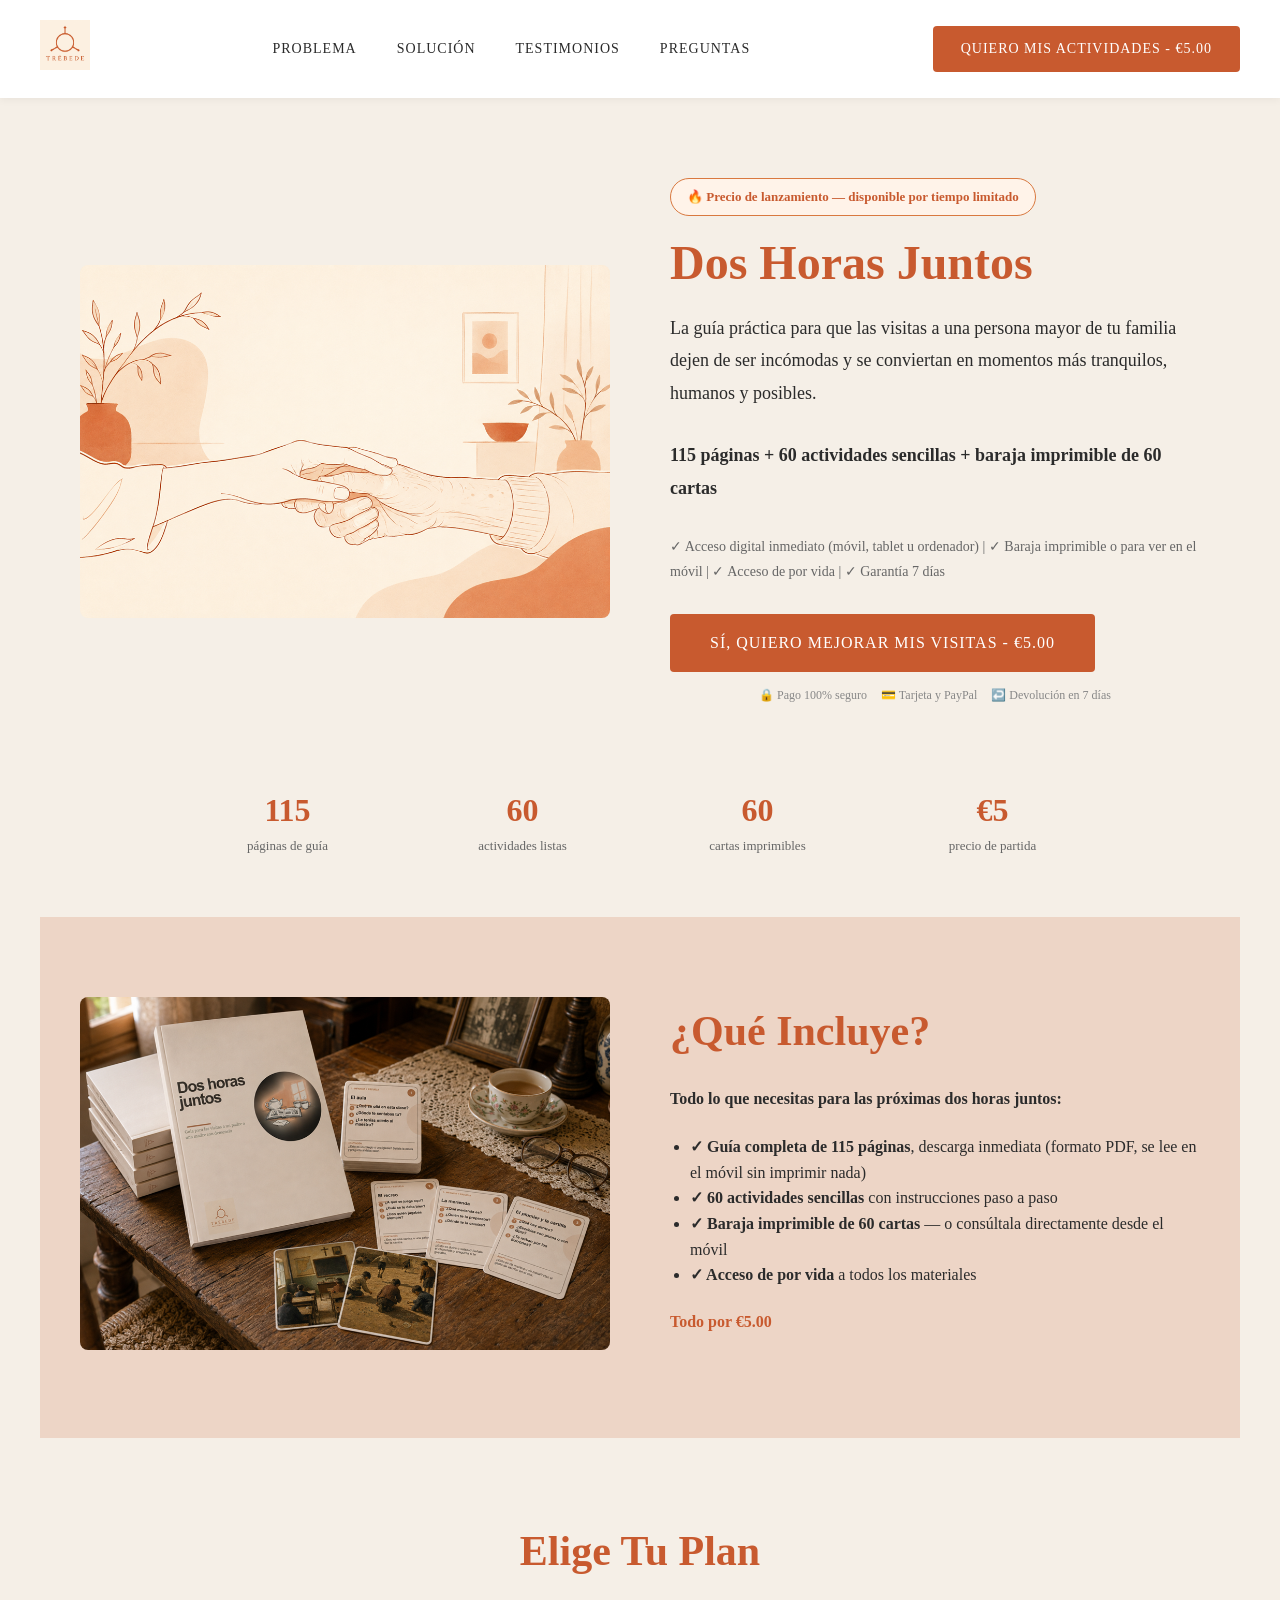
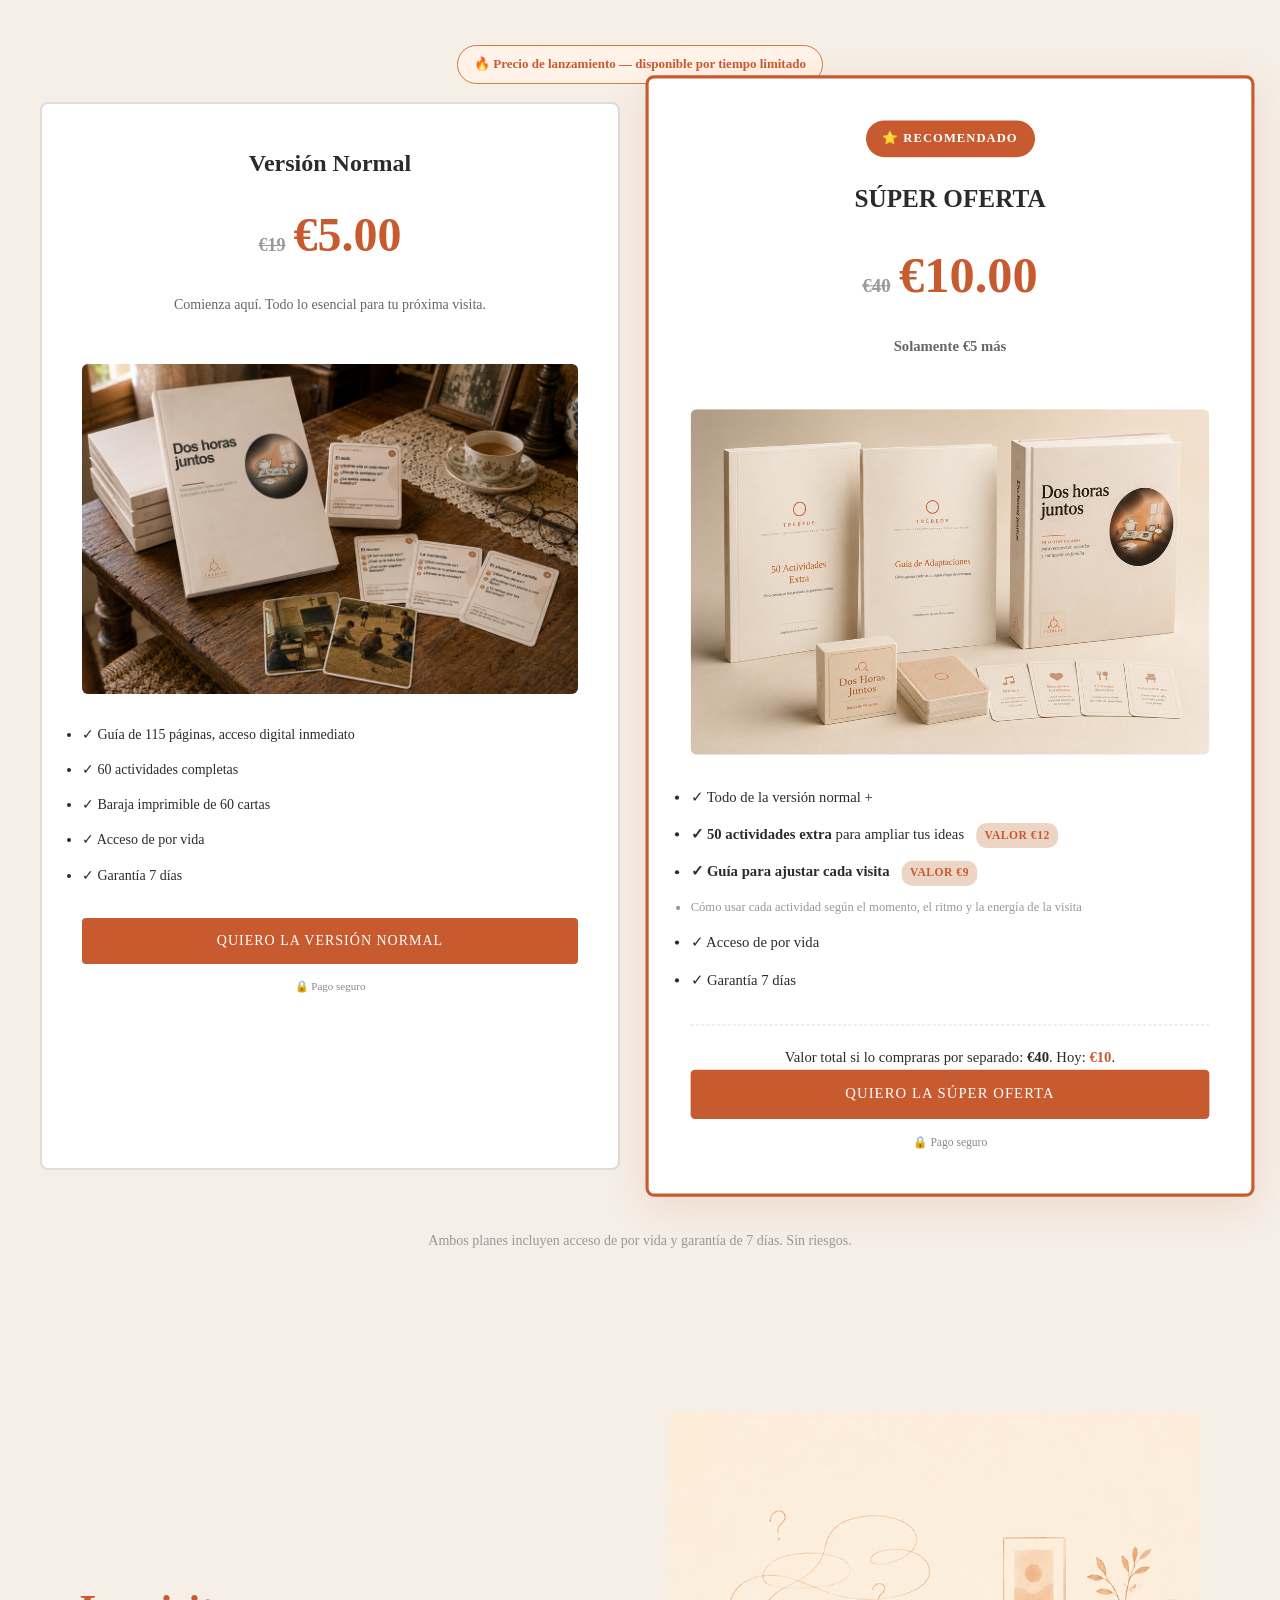
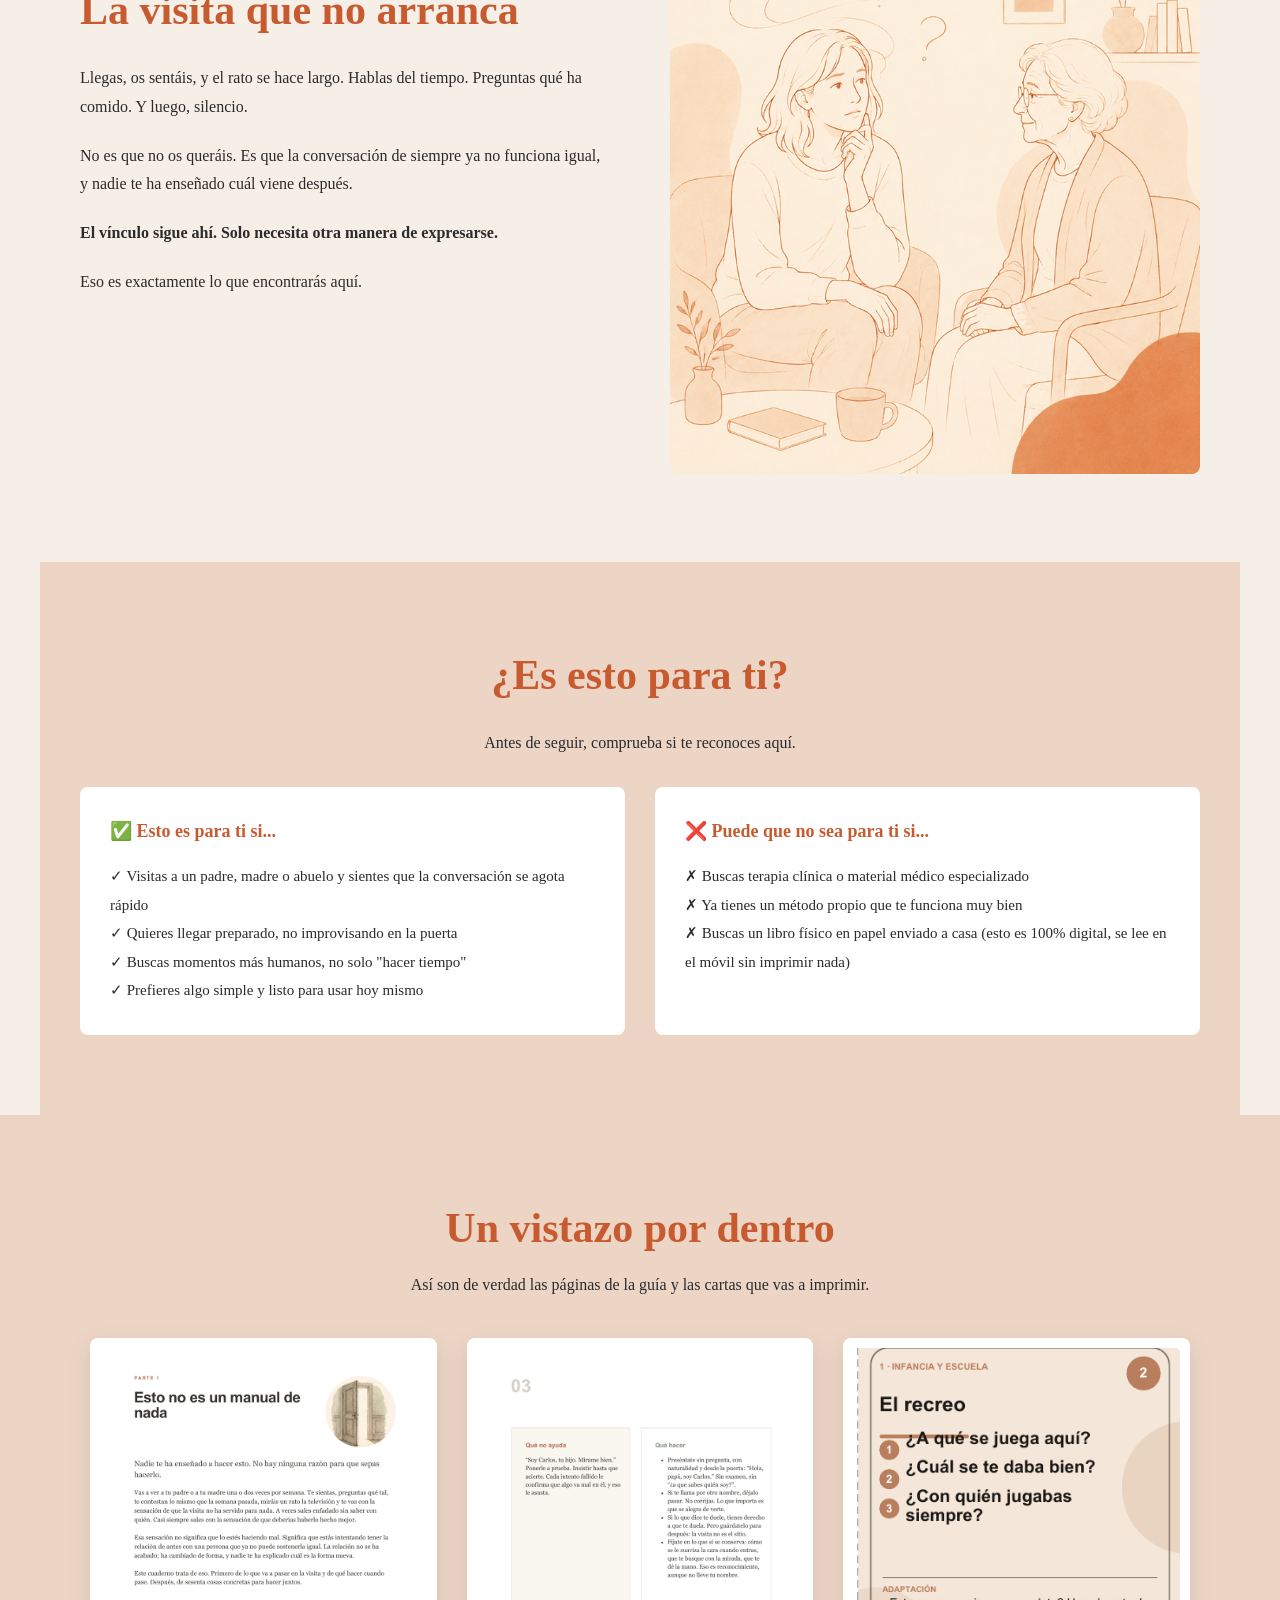
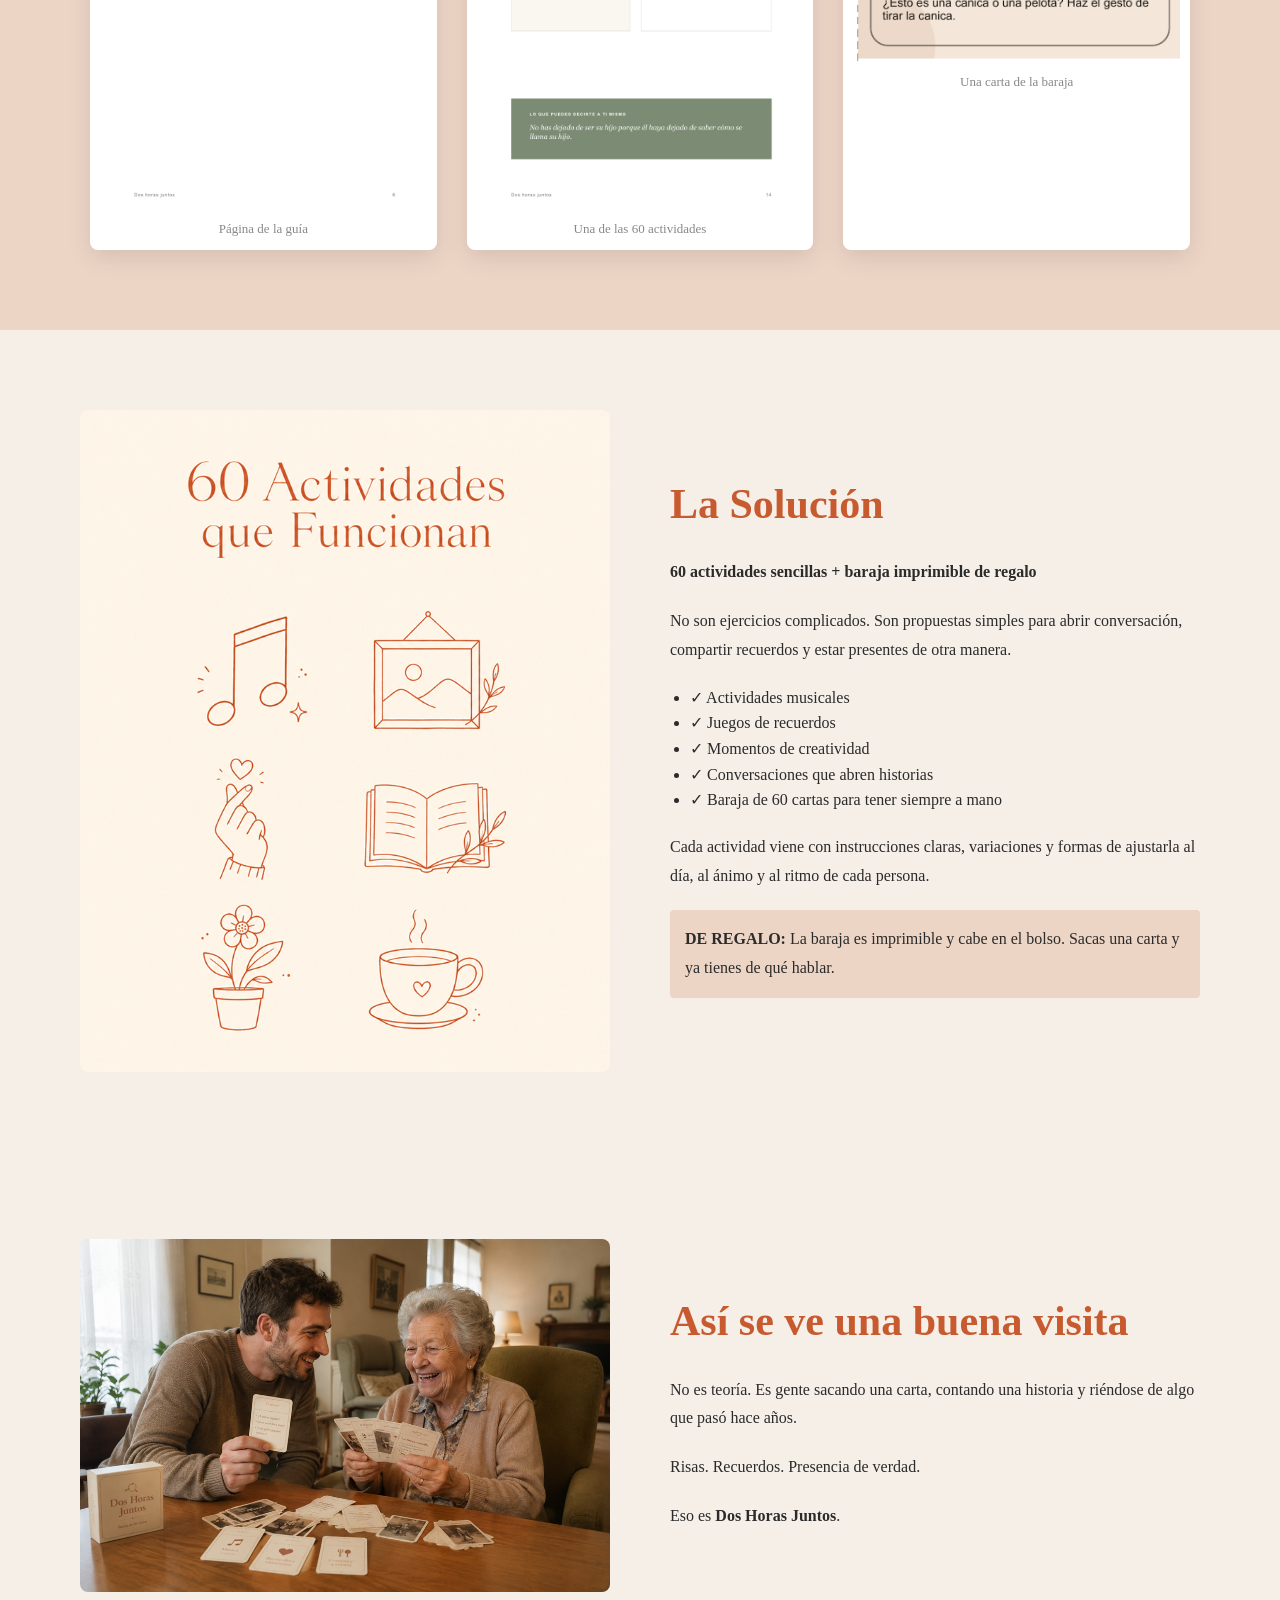
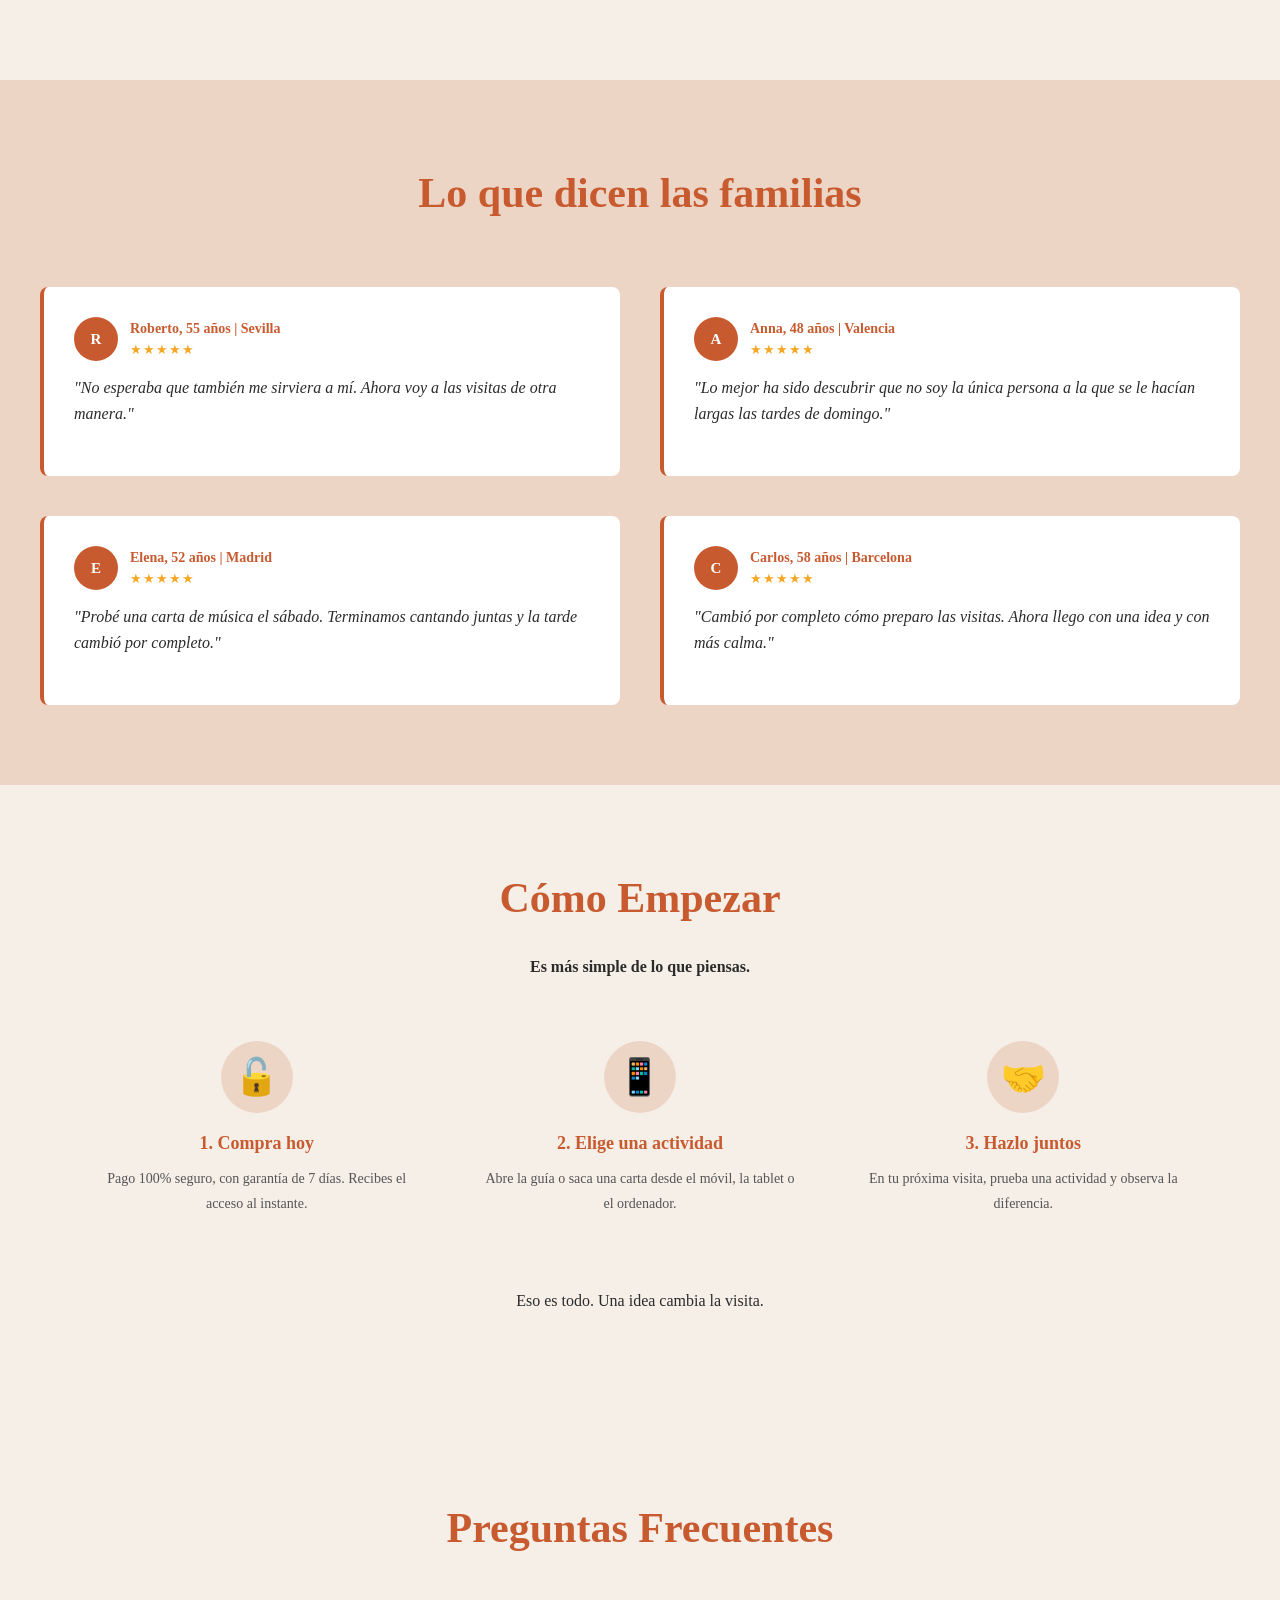
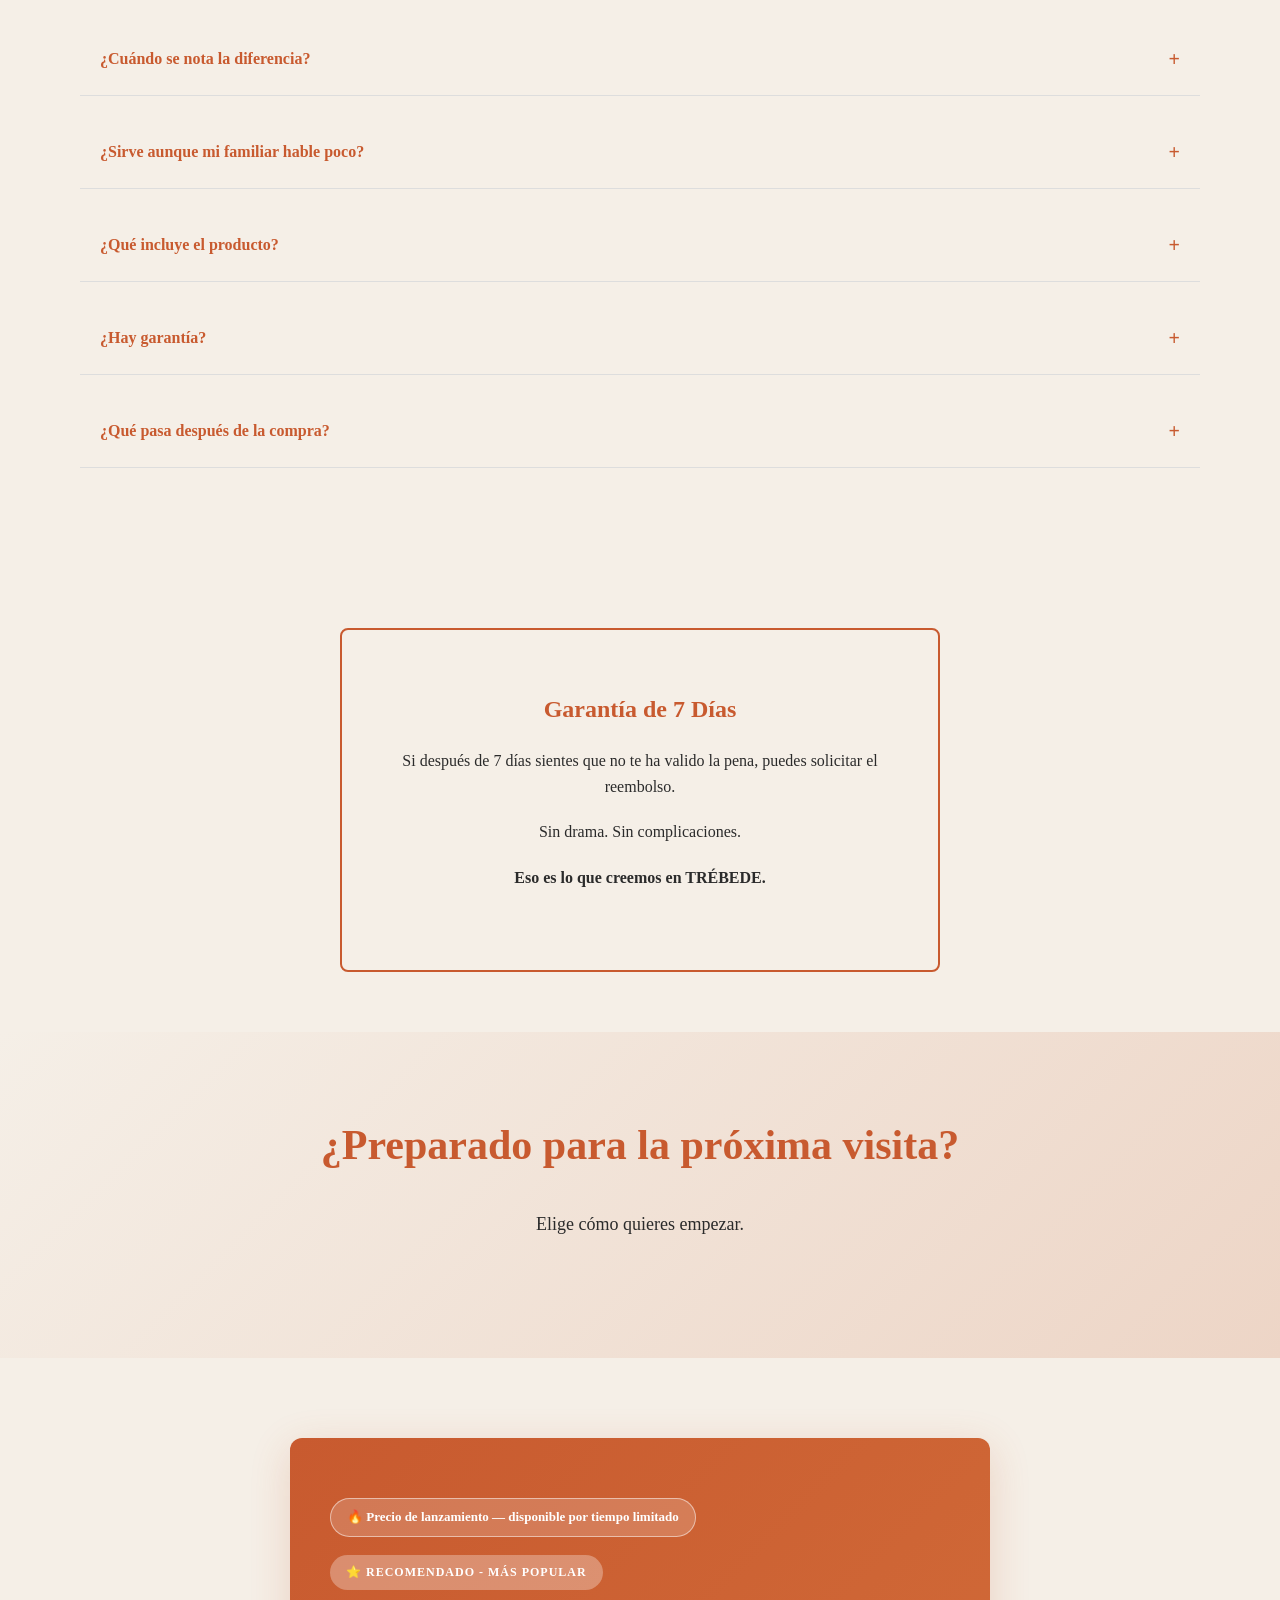
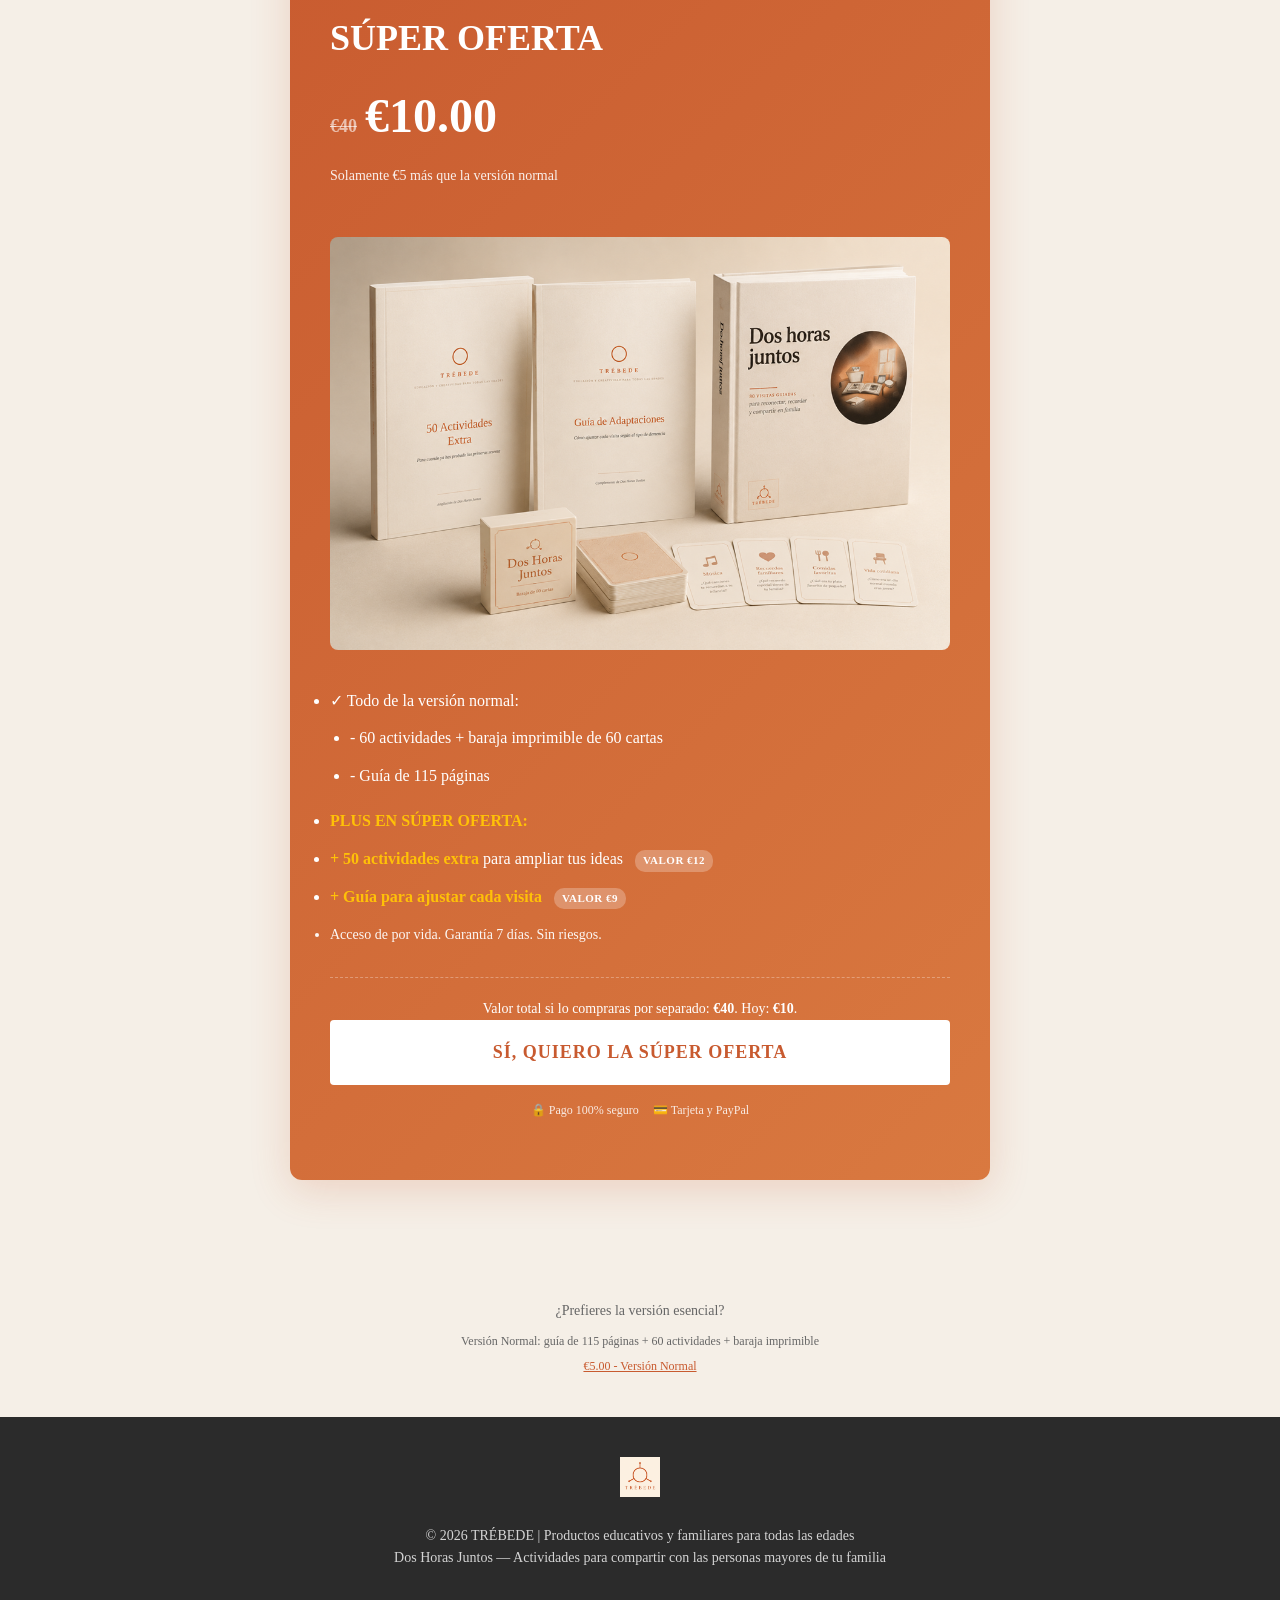
==== commit 871bcf1b: "Adapta padrões de páginas de alta conversão do mesmo nicho Inspirado em duas landing pages de referê" ====
--- a/index.html
+++ b/index.html
@@ -766,6 +766,177 @@
                 transform: scale(1);
             }
         }
+
+        /* Price anchoring */
+        .price-strike {
+            font-size: 18px;
+            color: #999;
+            text-decoration: line-through;
+            margin-right: 8px;
+        }
+
+        .price-anchor-line {
+            font-size: 14px;
+            color: #888;
+            margin-top: -12px;
+            margin-bottom: 16px;
+        }
+
+        .super-oferta .price-anchor-line {
+            color: rgba(255,255,255,0.85);
+        }
+
+        .super-oferta .price-strike {
+            color: rgba(255,255,255,0.6);
+        }
+
+        .bonus-value {
+            display: inline-block;
+            background: var(--accent);
+            color: var(--primary);
+            font-size: 11px;
+            font-weight: bold;
+            padding: 2px 8px;
+            border-radius: 10px;
+            margin-left: 8px;
+            text-transform: uppercase;
+            letter-spacing: 0.5px;
+        }
+
+        .super-oferta .bonus-value {
+            background: rgba(255,255,255,0.25);
+            color: white;
+        }
+
+        .value-total {
+            text-align: center;
+            font-size: 14px;
+            margin-top: 20px;
+            padding-top: 20px;
+            border-top: 1px dashed #ddd;
+        }
+
+        .super-oferta .value-total {
+            border-top: 1px dashed rgba(255,255,255,0.3);
+        }
+
+        /* Stat bar */
+        .stat-bar {
+            display: grid;
+            grid-template-columns: repeat(4, 1fr);
+            gap: 20px;
+            max-width: 1000px;
+            margin: 0 auto 60px auto;
+            padding: 0 40px;
+            text-align: center;
+        }
+
+        .stat-bar .stat-number {
+            font-size: 32px;
+            font-weight: bold;
+            color: var(--primary);
+        }
+
+        .stat-bar .stat-label {
+            font-size: 13px;
+            color: #666;
+        }
+
+        /* Peek inside preview */
+        .preview-section {
+            background-color: var(--accent);
+            padding: 80px 40px;
+        }
+
+        .preview-container {
+            max-width: 1100px;
+            margin: 0 auto;
+            text-align: center;
+        }
+
+        .preview-container h2 {
+            font-size: 42px;
+            color: var(--primary);
+            margin-bottom: 10px;
+        }
+
+        .preview-grid {
+            display: grid;
+            grid-template-columns: repeat(3, 1fr);
+            gap: 30px;
+            margin-top: 40px;
+        }
+
+        .preview-card {
+            background: white;
+            border-radius: 8px;
+            padding: 10px;
+            box-shadow: 0 8px 24px rgba(0,0,0,0.1);
+        }
+
+        .preview-card img {
+            width: 100%;
+            height: auto;
+            border-radius: 4px;
+            display: block;
+        }
+
+        .preview-card span {
+            display: block;
+            font-size: 13px;
+            color: #888;
+            margin-top: 10px;
+        }
+
+        /* 3-step how-it-works */
+        .steps-grid {
+            display: grid;
+            grid-template-columns: repeat(3, 1fr);
+            gap: 30px;
+            margin-top: 40px;
+        }
+
+        .step-card {
+            text-align: center;
+            padding: 20px;
+        }
+
+        .step-icon {
+            font-size: 36px;
+            width: 72px;
+            height: 72px;
+            border-radius: 50%;
+            background: var(--accent);
+            display: flex;
+            align-items: center;
+            justify-content: center;
+            margin: 0 auto 16px auto;
+        }
+
+        .step-card h3 {
+            font-size: 18px;
+            color: var(--primary);
+            margin-bottom: 8px;
+        }
+
+        .step-card p {
+            font-size: 14px;
+            color: #555;
+        }
+
+        @media (max-width: 768px) {
+            .stat-bar {
+                grid-template-columns: 1fr 1fr;
+            }
+
+            .preview-grid {
+                grid-template-columns: 1fr;
+            }
+
+            .steps-grid {
+                grid-template-columns: 1fr;
+            }
+        }
     </style>
 </head>
 
@@ -808,6 +979,26 @@
     </div>
 </section>
 
+<!-- STAT BAR -->
+<div class="stat-bar">
+    <div>
+        <div class="stat-number">115</div>
+        <div class="stat-label">páginas de guía</div>
+    </div>
+    <div>
+        <div class="stat-number">60</div>
+        <div class="stat-label">actividades listas</div>
+    </div>
+    <div>
+        <div class="stat-number">60</div>
+        <div class="stat-label">cartas imprimibles</div>
+    </div>
+    <div>
+        <div class="stat-number">€5</div>
+        <div class="stat-label">precio de partida</div>
+    </div>
+</div>
+
 <!-- QUÉ INCLUYE -->
 <section class="section" style="background-color: var(--accent);">
     <div class="section-grid">
@@ -841,7 +1032,7 @@
 
             <div class="pricing-card">
                 <h3>Versión Normal</h3>
-                <div class="pricing-price">€5.00</div>
+                <div class="pricing-price"><span class="price-strike">€19</span>€5.00</div>
                 <p>Comienza aquí. Todo lo esencial para tu próxima visita.</p>
 
                 <img src="src/images/bonus_productos_1200x800.png" alt="Guía y baraja de 60 cartas" style="width:100%; height:auto; border-radius:6px; margin-bottom:20px;">
@@ -861,20 +1052,20 @@
             <div class="pricing-card featured">
                 <div class="badge">⭐ Recomendado</div>
                 <h3>SÚPER OFERTA</h3>
-                <div class="pricing-price">€10.00</div>
+                <div class="pricing-price"><span class="price-strike">€40</span>€10.00</div>
                 <p><strong>Solamente €5 más</strong></p>
-                <p class="value-anchor" style="margin-top:-20px;">Si compraras cada parte por separado, costaría bastante más. Aquí lo tienes todo junto.</p>
 
                 <img src="src/images/bonus_aprendiendo_1200x800.png" alt="Los materiales del pack completo" style="width:100%; height:auto; border-radius:6px; margin-bottom:20px;">
 
                 <ul class="pricing-benefits">
                     <li>✓ Todo de la versión normal +</li>
-                    <li style="margin-top: 10px;"><strong>✓ 50 actividades extra</strong> para ampliar tus ideas</li>
-                    <li><strong>✓ Guía para ajustar cada visita</strong></li>
+                    <li style="margin-top: 10px;"><strong>✓ 50 actividades extra</strong> para ampliar tus ideas <span class="bonus-value">valor €12</span></li>
+                    <li><strong>✓ Guía para ajustar cada visita</strong> <span class="bonus-value">valor €9</span></li>
                     <li style="font-size: 12px; color: #999; margin-top: 10px;">Cómo usar cada actividad según el momento, el ritmo y la energía de la visita</li>
                     <li style="margin-top: 10px;">✓ Acceso de por vida</li>
                     <li>✓ Garantía 7 días</li>
                 </ul>
+                <div class="value-total">Valor total si lo compraras por separado: <strong>€40</strong>. Hoy: <strong style="color: var(--primary);">€10</strong>.</div>
 
                 <a href="https://pay.hotmart.com/H107065585V" class="btn-cta">Quiero la Súper Oferta</a>
                 <div class="trust-badges" style="font-size: 11px;"><span>🔒 Pago seguro</span></div>
@@ -926,6 +1117,29 @@
                 <li>✗ Ya tienes un método propio que te funciona muy bien</li>
                 <li>✗ Buscas un libro físico en papel enviado a casa (esto es 100% digital, se lee en el móvil sin imprimir nada)</li>
             </ul>
+        </div>
+    </div>
+</section>
+
+<!-- UN VISTAZO POR DENTRO -->
+<section class="preview-section">
+    <div class="preview-container">
+        <h2>Un vistazo por dentro</h2>
+        <p>Así son de verdad las páginas de la guía y las cartas que vas a imprimir.</p>
+
+        <div class="preview-grid">
+            <div class="preview-card">
+                <img src="src/images/preview/guia_pagina-006.png" alt="Página de la guía: Esto no es un manual de nada">
+                <span>Página de la guía</span>
+            </div>
+            <div class="preview-card">
+                <img src="src/images/preview/guia_pagina2-014.png" alt="Página de la guía con actividad: qué hacer y qué no ayuda">
+                <span>Una de las 60 actividades</span>
+            </div>
+            <div class="preview-card">
+                <img src="src/images/preview/carta_ejemplo.png" alt="Ejemplo de carta imprimible: El recreo">
+                <span>Una carta de la baraja</span>
+            </div>
         </div>
     </div>
 </section>
@@ -1029,27 +1243,29 @@
 </section>
 
 <!-- CÓMO EMPEZAR -->
-<section class="section" style="background-color: var(--light);">
-    <div class="section-grid">
-        <div class="section-image">
-            <img src="src/images/square_culpa_1080x1080.png" alt="Dos manos que se buscan">
-        </div>
-
-        <div>
-            <h2>Cómo Empezar</h2>
-            <p><strong>Es más simple de lo que piensas:</strong></p>
-
-            <ol style="margin-left: 20px; margin-bottom: 20px;">
-                <li><strong>Compra hoy</strong> con garantía de 7 días</li>
-                <li><strong>Accede inmediatamente</strong> a la guía y la baraja</li>
-                <li><strong>Lee la primera parte</strong> en pocos minutos</li>
-                <li><strong>En tu próxima visita,</strong> prueba una actividad</li>
-                <li><strong>Observa la diferencia</strong> en la conversación y en tu manera de estar presente</li>
-            </ol>
-
-            <p>Eso es todo. Una idea cambia la visita.</p>
-        </div>
-    </div>
+<section class="section" style="background-color: var(--light); text-align: center;">
+    <h2>Cómo Empezar</h2>
+    <p style="max-width: 500px; margin: 0 auto;"><strong>Es más simple de lo que piensas.</strong></p>
+
+    <div class="steps-grid">
+        <div class="step-card">
+            <div class="step-icon">🔓</div>
+            <h3>1. Compra hoy</h3>
+            <p>Pago 100% seguro, con garantía de 7 días. Recibes el acceso al instante.</p>
+        </div>
+        <div class="step-card">
+            <div class="step-icon">📱</div>
+            <h3>2. Elige una actividad</h3>
+            <p>Abre la guía o saca una carta desde el móvil, la tablet o el ordenador.</p>
+        </div>
+        <div class="step-card">
+            <div class="step-icon">🤝</div>
+            <h3>3. Hazlo juntos</h3>
+            <p>En tu próxima visita, prueba una actividad y observa la diferencia.</p>
+        </div>
+    </div>
+
+    <p style="margin-top: 30px;">Eso es todo. Una idea cambia la visita.</p>
 </section>
 
 <!-- FAQ -->
@@ -1129,9 +1345,8 @@
     <div class="urgency-badge">🔥 Precio de lanzamiento — disponible por tiempo limitado</div>
     <div class="super-oferta-badge">⭐ RECOMENDADO - MÁS POPULAR</div>
     <h2>SÚPER OFERTA</h2>
-    <div class="super-oferta-price">€10.00</div>
+    <div class="super-oferta-price"><span class="price-strike">€40</span>€10.00</div>
     <div class="super-oferta-comparison">Solamente €5 más que la versión normal</div>
-    <div class="value-anchor">Si compraras cada parte por separado, costaría bastante más. Aquí lo tienes todo junto por €10.</div>
 
     <img src="src/images/bonus_aprendiendo_1200x800.png" alt="Los materiales del pack completo" style="width:100%; height:auto; border-radius:8px; margin:20px 0 30px 0;">
 
@@ -1140,10 +1355,11 @@
         <li style="margin-left: 20px;">- 60 actividades + baraja imprimible de 60 cartas</li>
         <li style="margin-left: 20px;">- Guía de 115 páginas</li>
         <li style="margin-top: 20px;"><strong>PLUS EN SÚPER OFERTA:</strong></li>
-        <li><strong>+ 50 actividades extra</strong> para ampliar tus ideas</li>
-        <li><strong>+ Guía para ajustar cada visita</strong></li>
+        <li><strong>+ 50 actividades extra</strong> para ampliar tus ideas <span class="bonus-value">valor €12</span></li>
+        <li><strong>+ Guía para ajustar cada visita</strong> <span class="bonus-value">valor €9</span></li>
         <li style="margin-top: 15px; font-size: 14px; opacity: 0.95;">Acceso de por vida. Garantía 7 días. Sin riesgos.</li>
     </ul>
+    <div class="value-total">Valor total si lo compraras por separado: <strong>€40</strong>. Hoy: <strong>€10</strong>.</div>
 
     <a href="https://pay.hotmart.com/H107065585V" class="btn-cta">Sí, quiero la Súper Oferta</a>
     <div class="trust-badges" style="color: rgba(255,255,255,0.85); margin-top: 16px;">
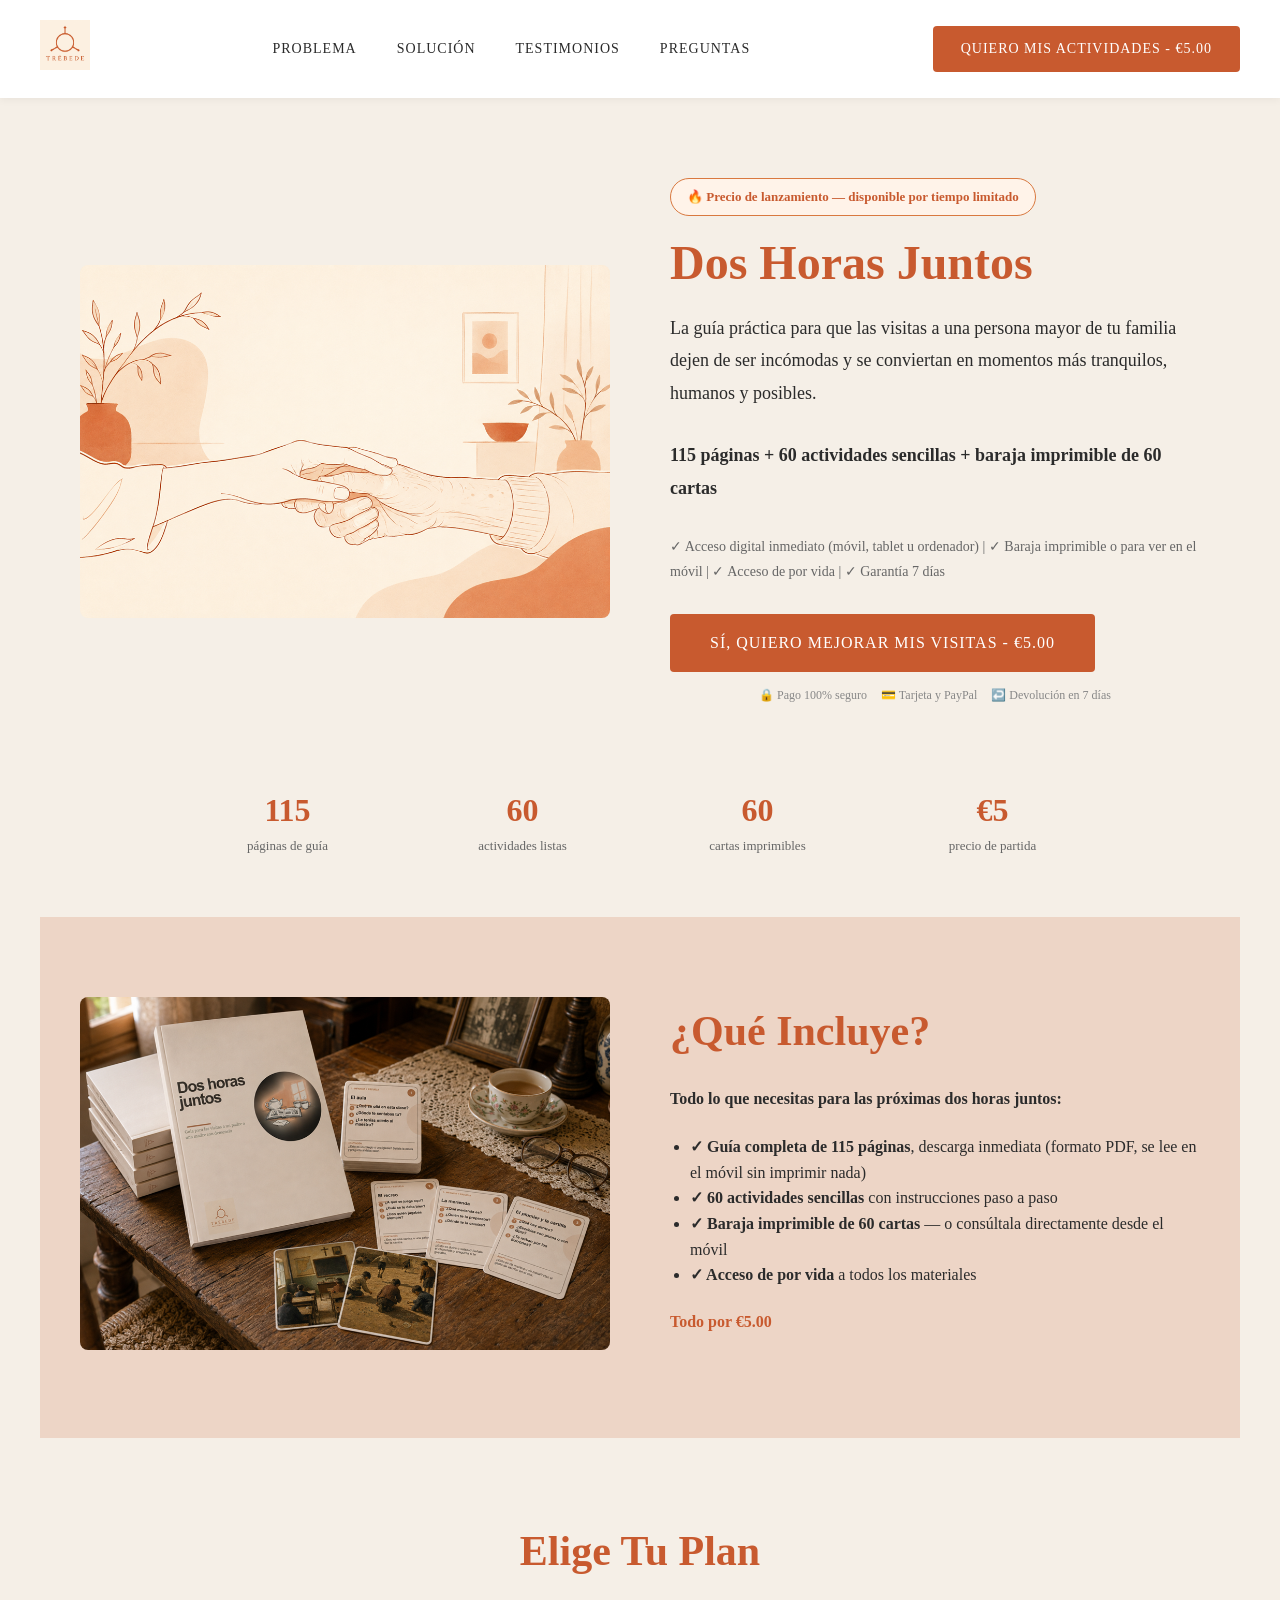
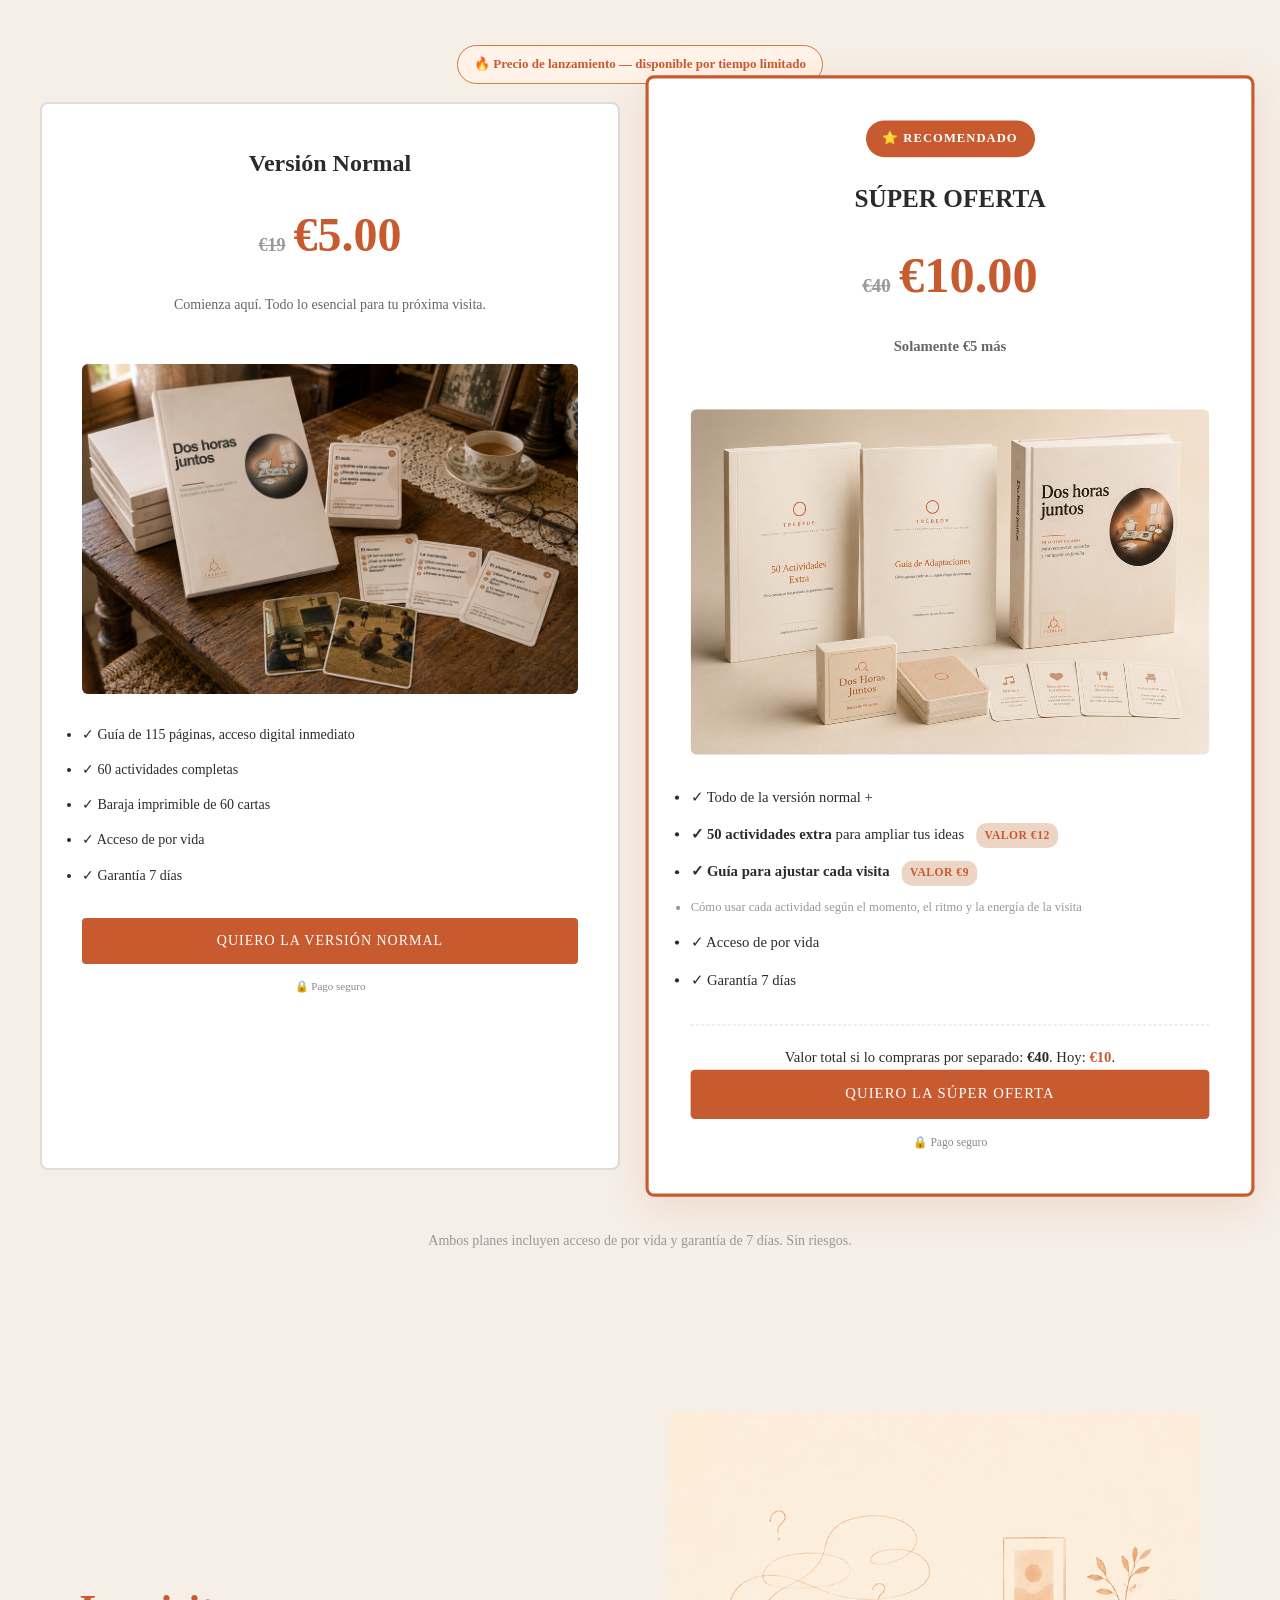
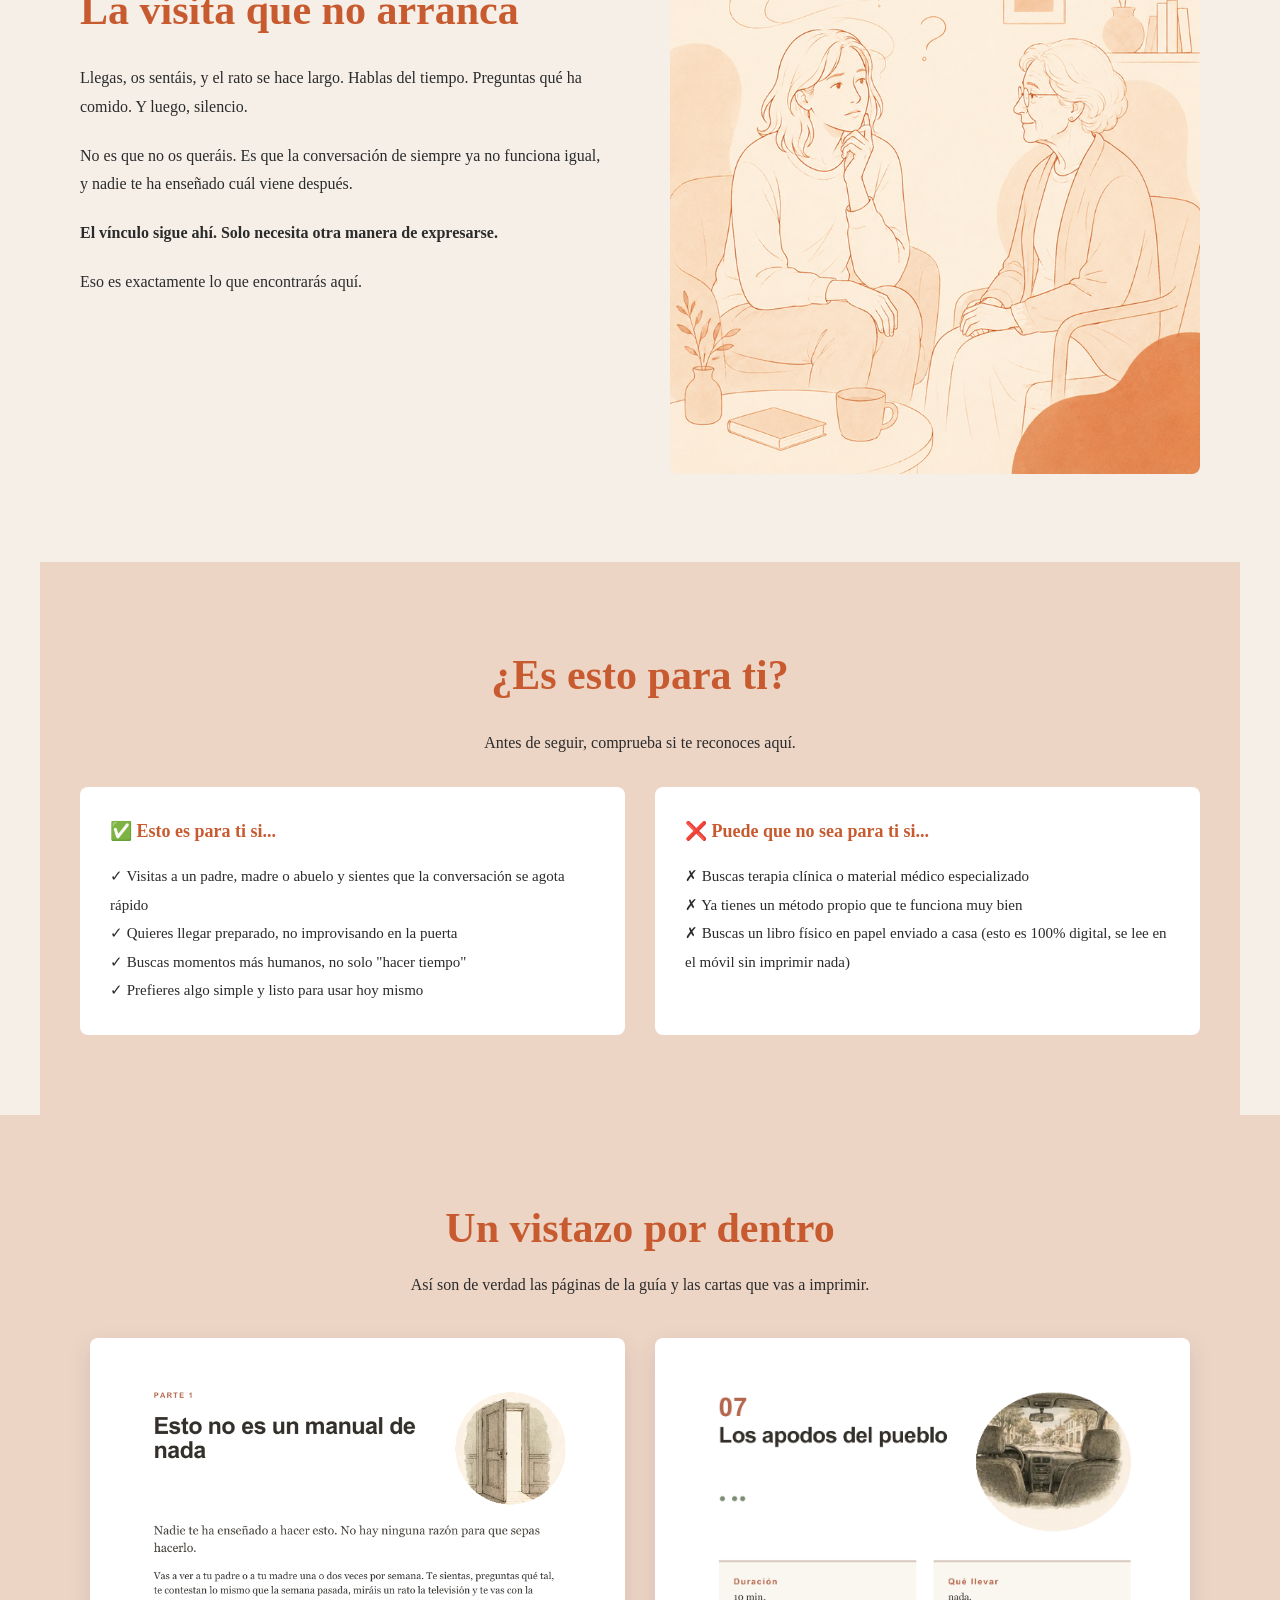
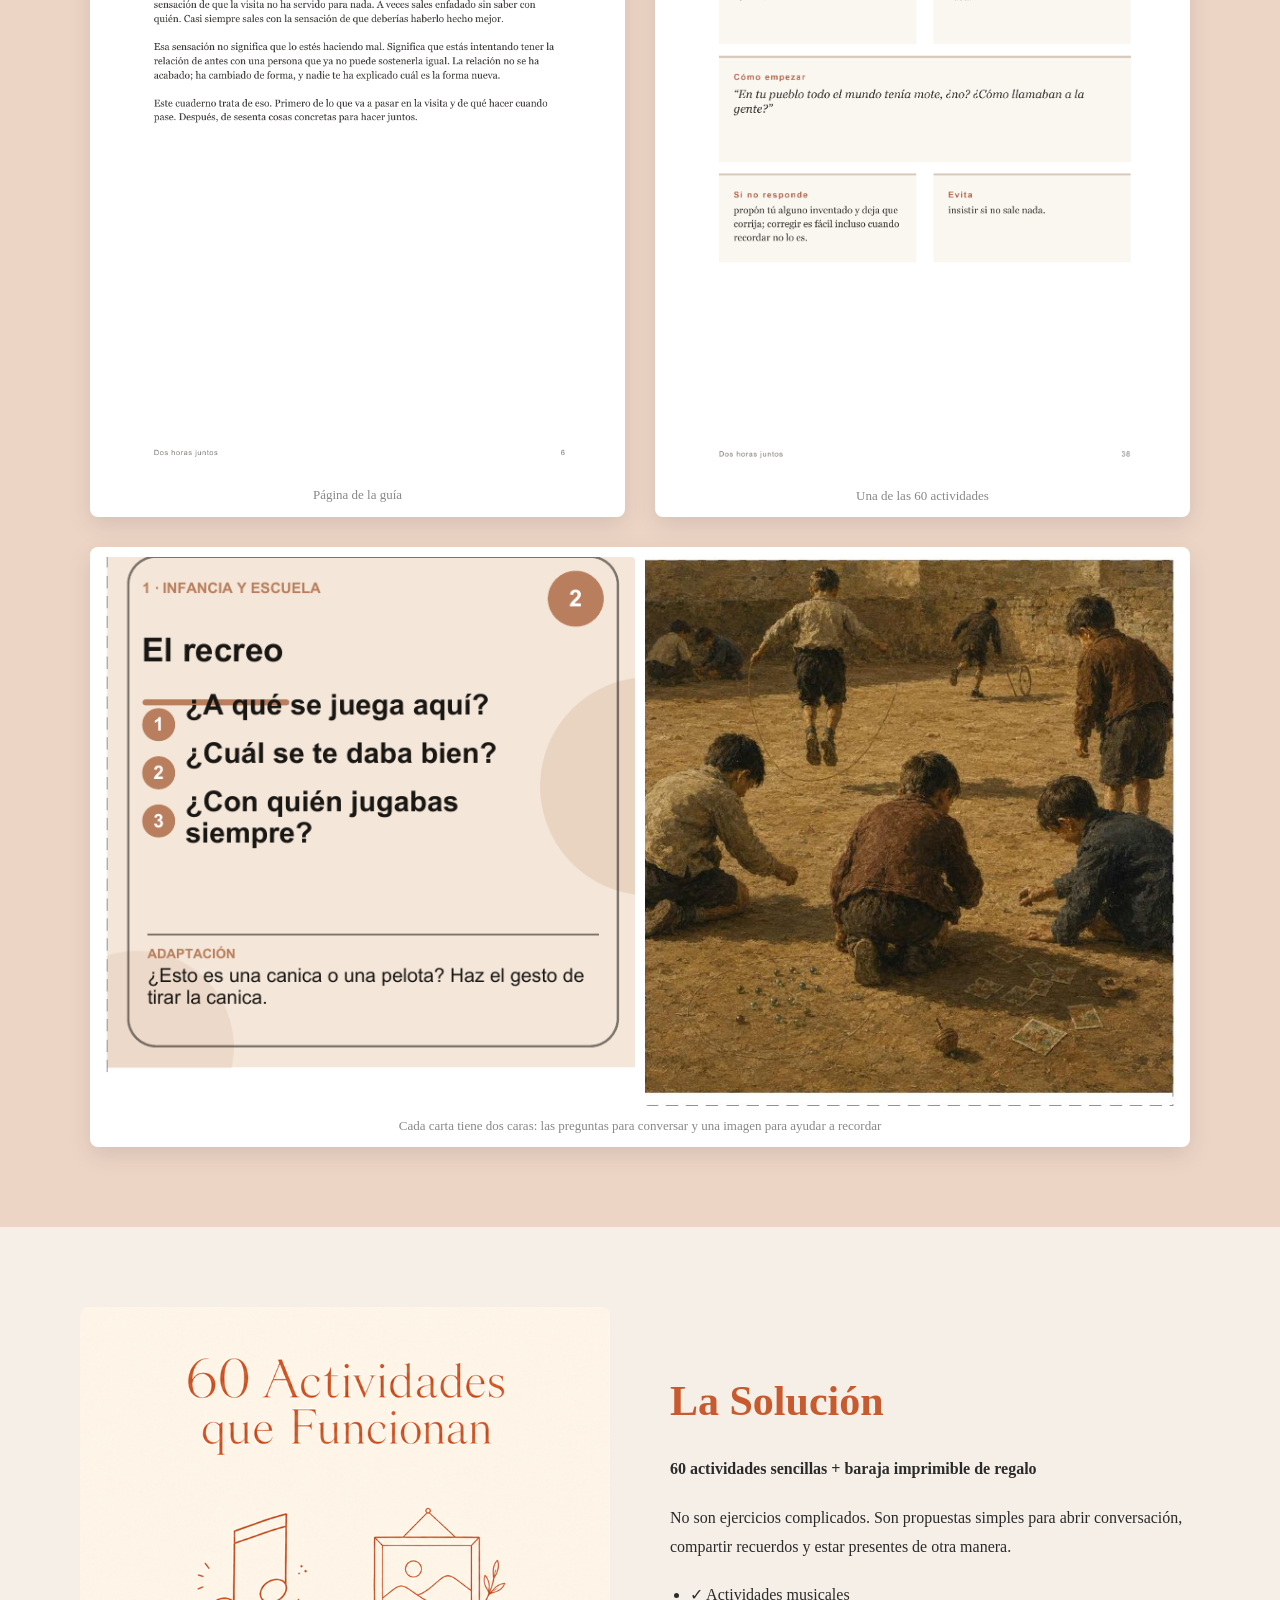
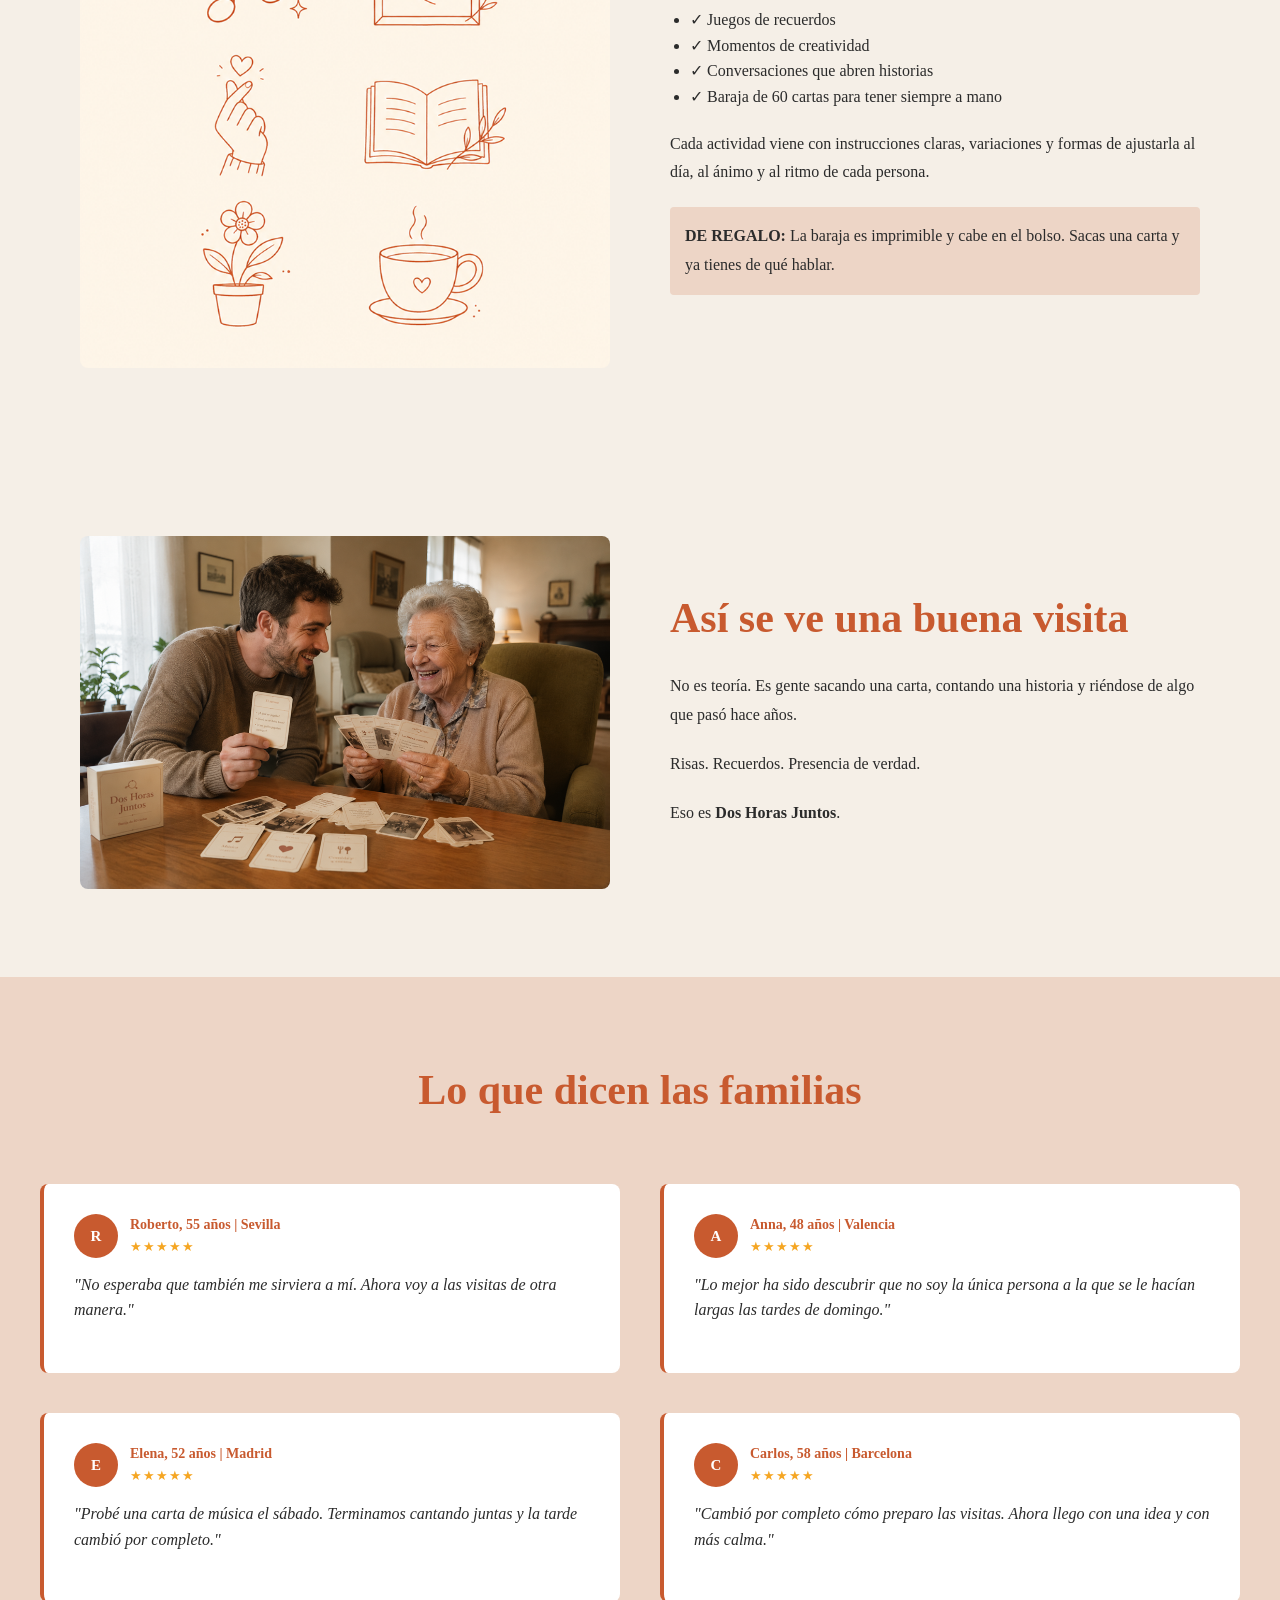
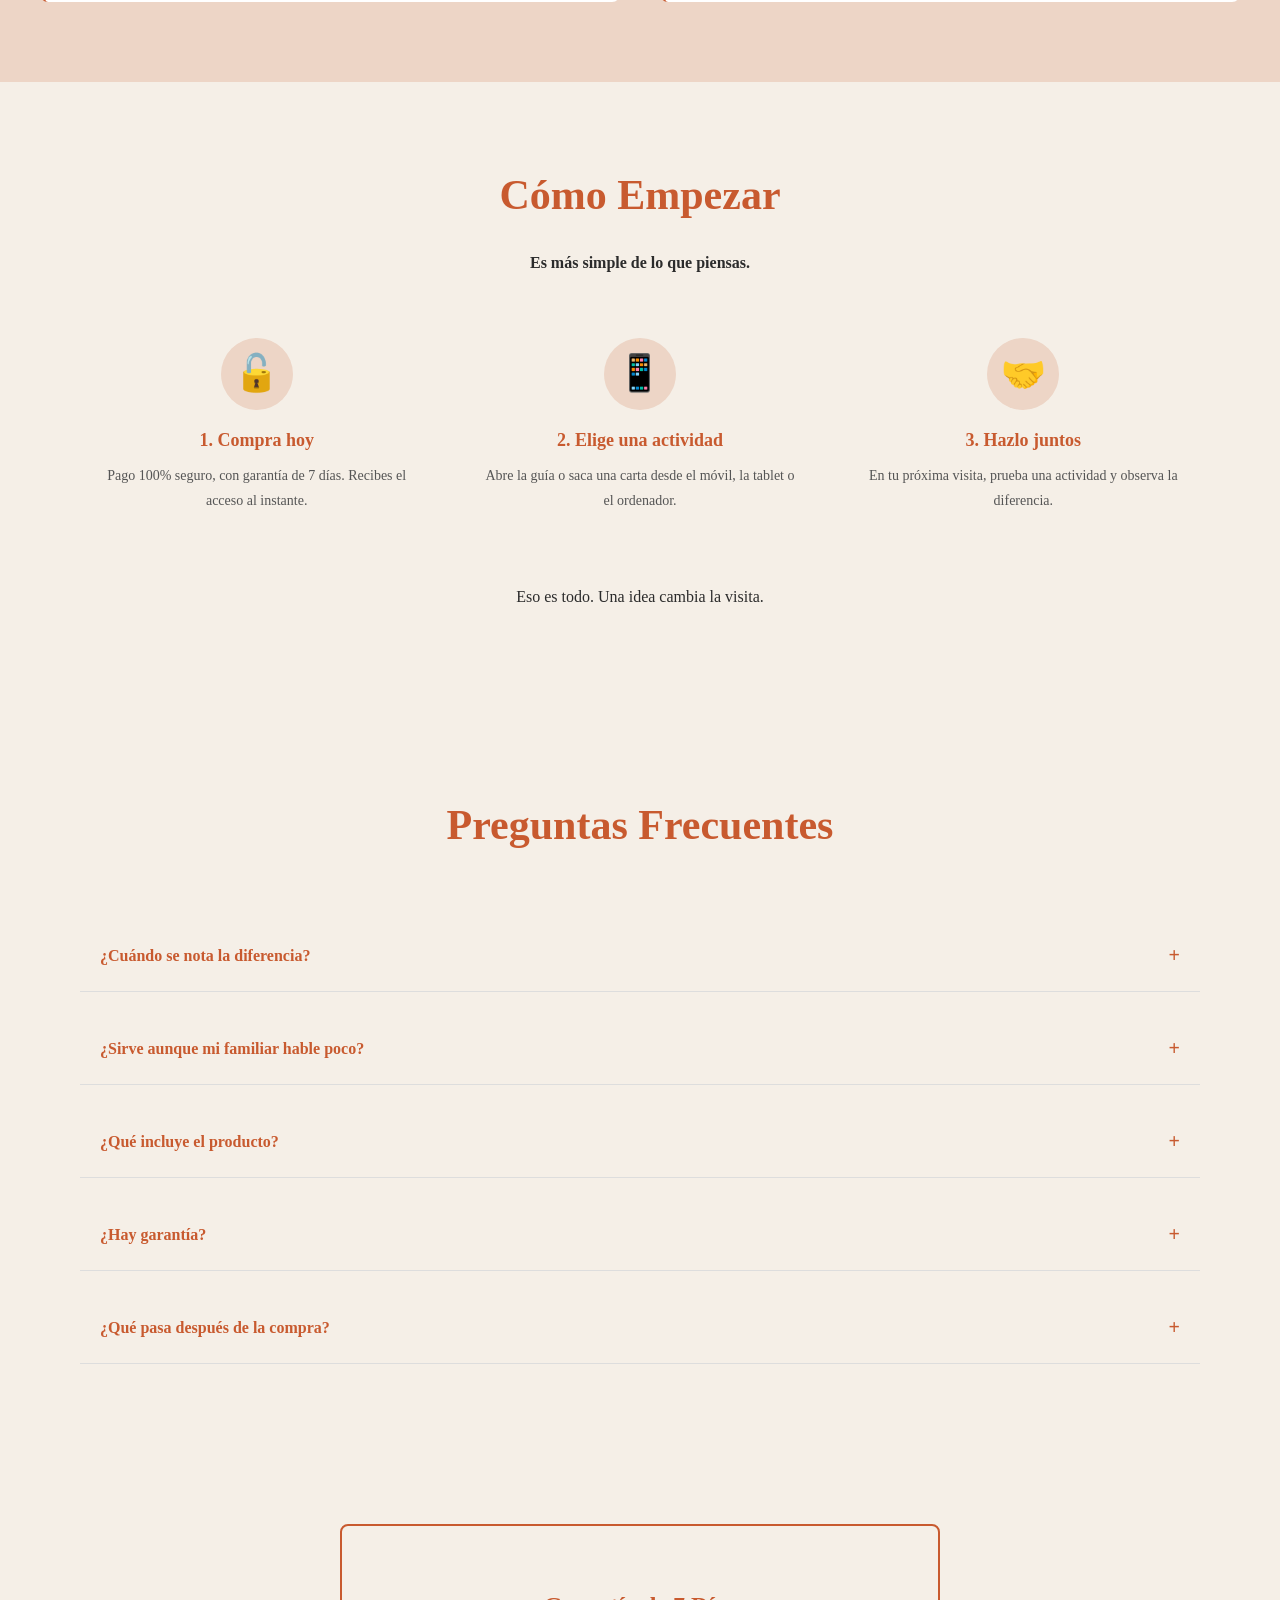
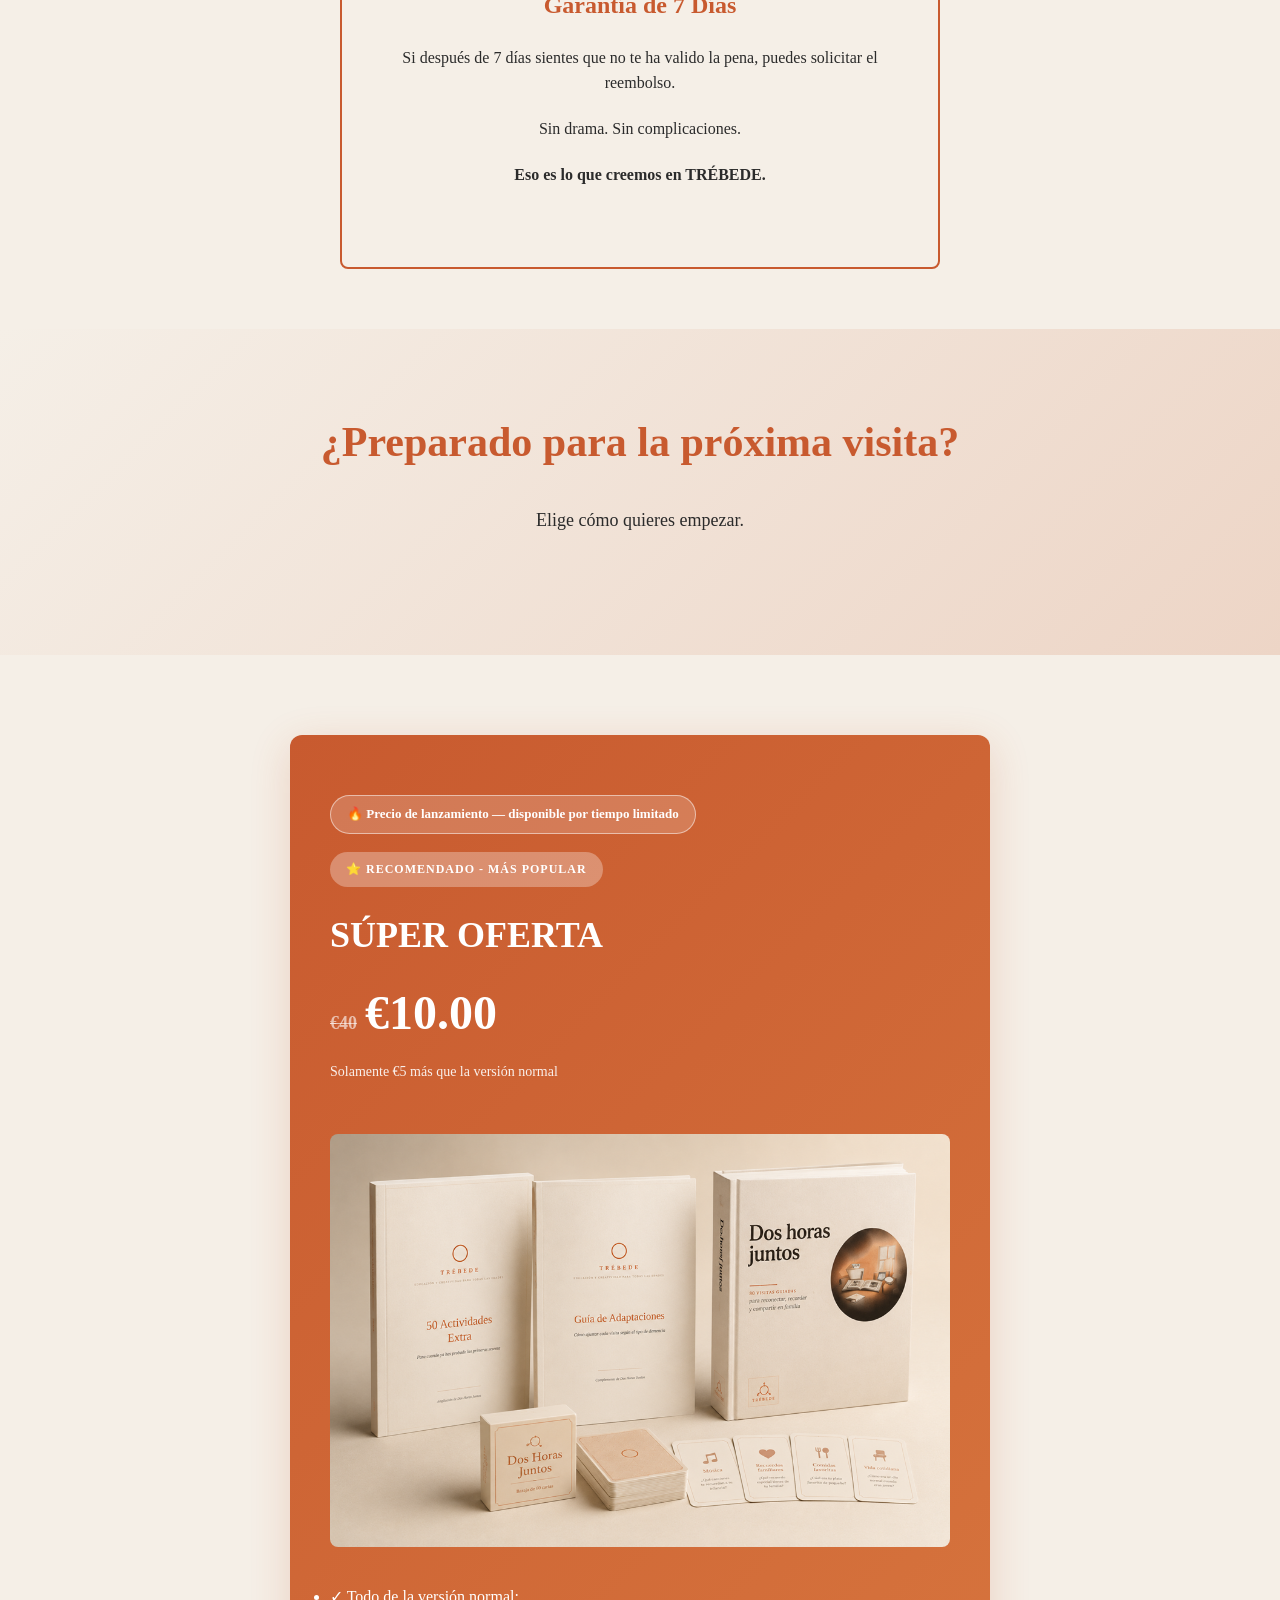
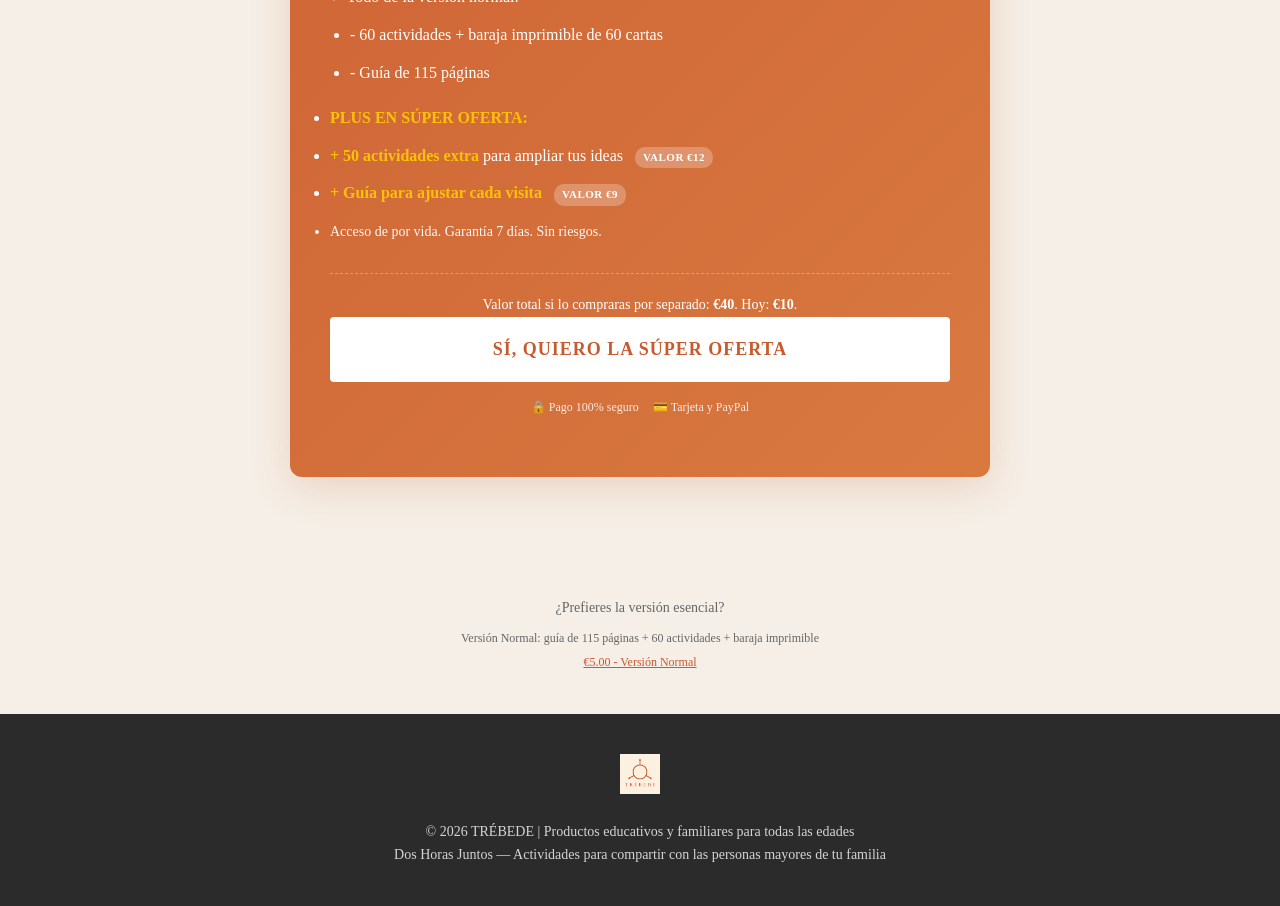
==== commit 56b78fd7: "Mejora la prévia de contenido: carta con dos caras y actividad más visual Muestra las dos caras real" ====
--- a/index.html
+++ b/index.html
@@ -862,7 +862,7 @@
 
         .preview-grid {
             display: grid;
-            grid-template-columns: repeat(3, 1fr);
+            grid-template-columns: repeat(2, 1fr);
             gap: 30px;
             margin-top: 40px;
         }
@@ -886,6 +886,40 @@
             font-size: 13px;
             color: #888;
             margin-top: 10px;
+        }
+
+        .preview-card-pair {
+            background: white;
+            border-radius: 8px;
+            padding: 10px;
+            box-shadow: 0 8px 24px rgba(0,0,0,0.1);
+            margin-top: 30px;
+        }
+
+        .preview-card-pair-images {
+            display: grid;
+            grid-template-columns: 1fr 1fr;
+            gap: 10px;
+        }
+
+        .preview-card-pair img {
+            width: 100%;
+            height: auto;
+            border-radius: 4px;
+            display: block;
+        }
+
+        .preview-card-pair span {
+            display: block;
+            font-size: 13px;
+            color: #888;
+            margin-top: 10px;
+        }
+
+        @media (max-width: 600px) {
+            .preview-card-pair-images {
+                grid-template-columns: 1fr;
+            }
         }
 
         /* 3-step how-it-works */
@@ -1133,13 +1167,17 @@
                 <span>Página de la guía</span>
             </div>
             <div class="preview-card">
-                <img src="src/images/preview/guia_pagina2-014.png" alt="Página de la guía con actividad: qué hacer y qué no ayuda">
+                <img src="src/images/preview/actividad_estilizada.png" alt="Ficha de actividad: Los apodos del pueblo, con duración, cómo empezar y qué evitar">
                 <span>Una de las 60 actividades</span>
             </div>
-            <div class="preview-card">
-                <img src="src/images/preview/carta_ejemplo.png" alt="Ejemplo de carta imprimible: El recreo">
-                <span>Una carta de la baraja</span>
+        </div>
+
+        <div class="preview-card-pair">
+            <div class="preview-card-pair-images">
+                <img src="src/images/preview/carta_pregunta.png" alt="Cara de preguntas de la carta: El recreo">
+                <img src="src/images/preview/carta_imagen.jpg" alt="Cara ilustrada de la carta: niños jugando en el recreo">
             </div>
+            <span>Cada carta tiene dos caras: las preguntas para conversar y una imagen para ayudar a recordar</span>
         </div>
     </div>
 </section>
